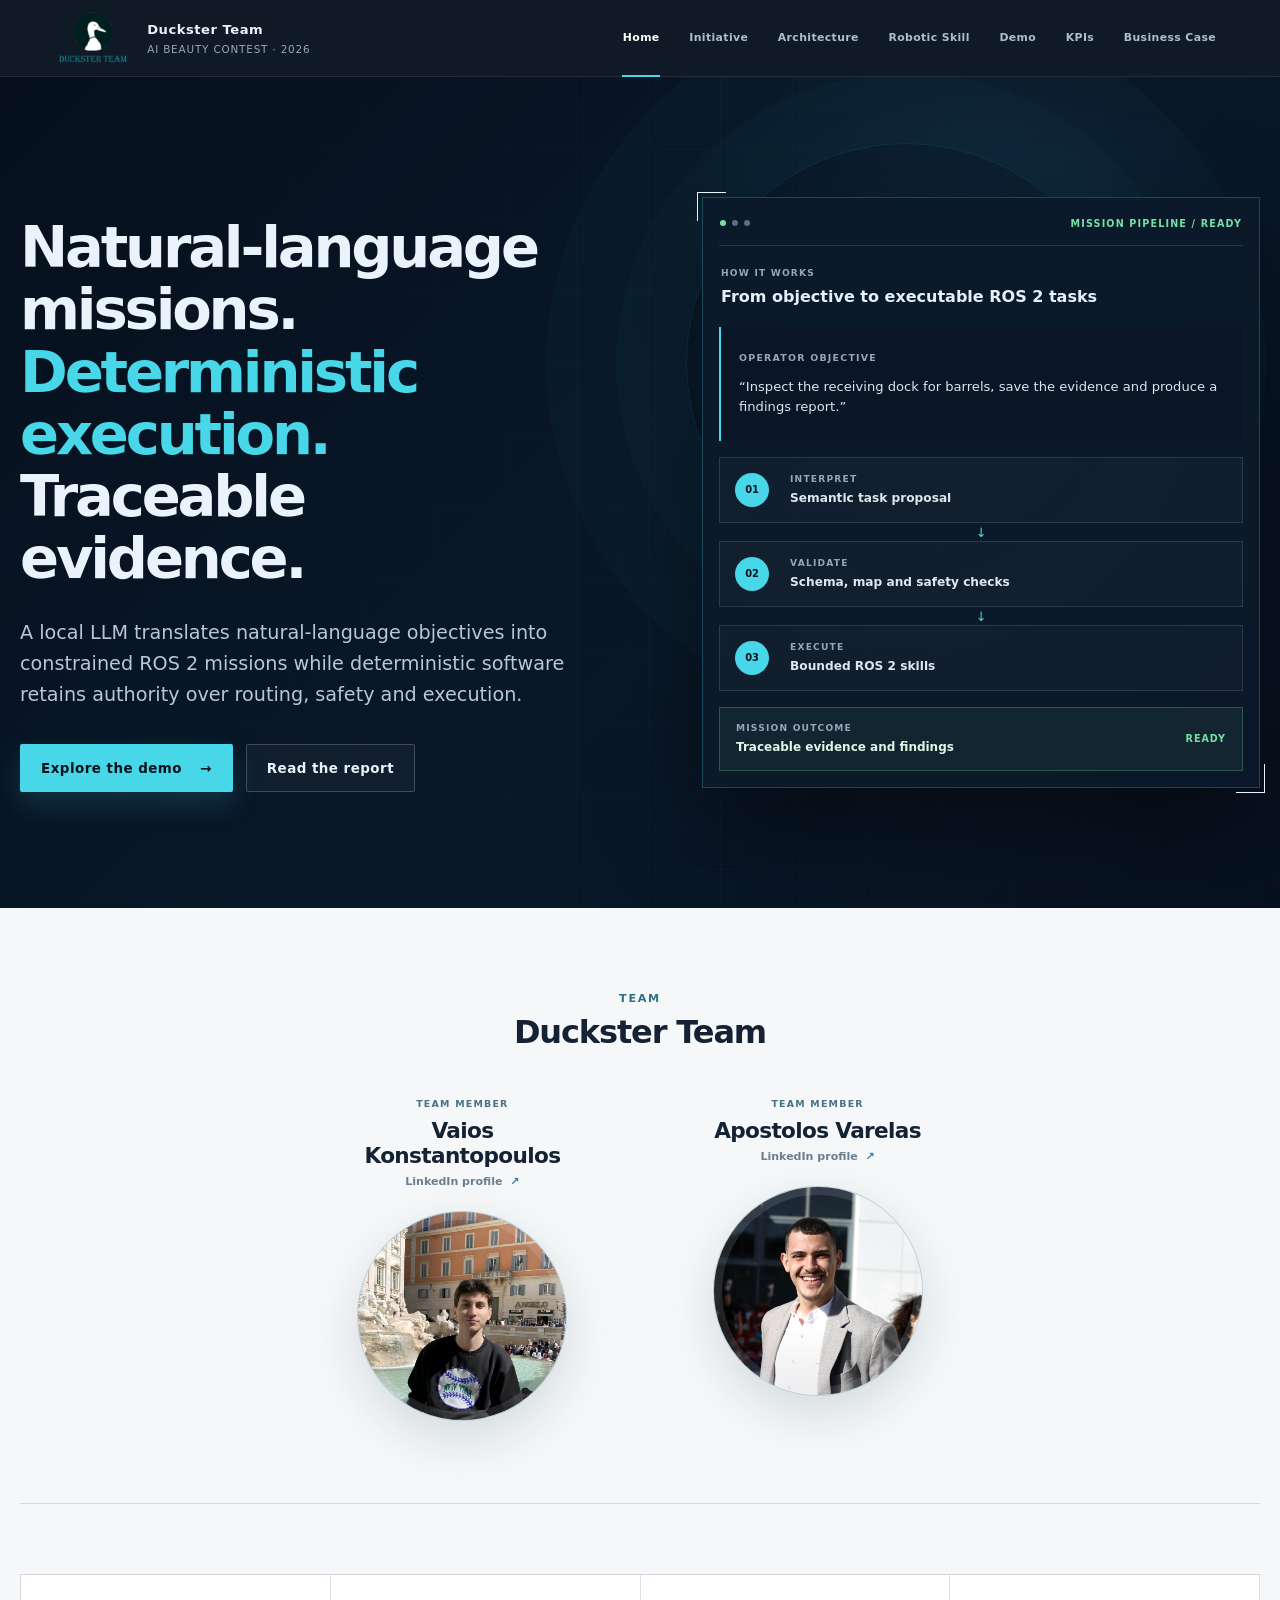
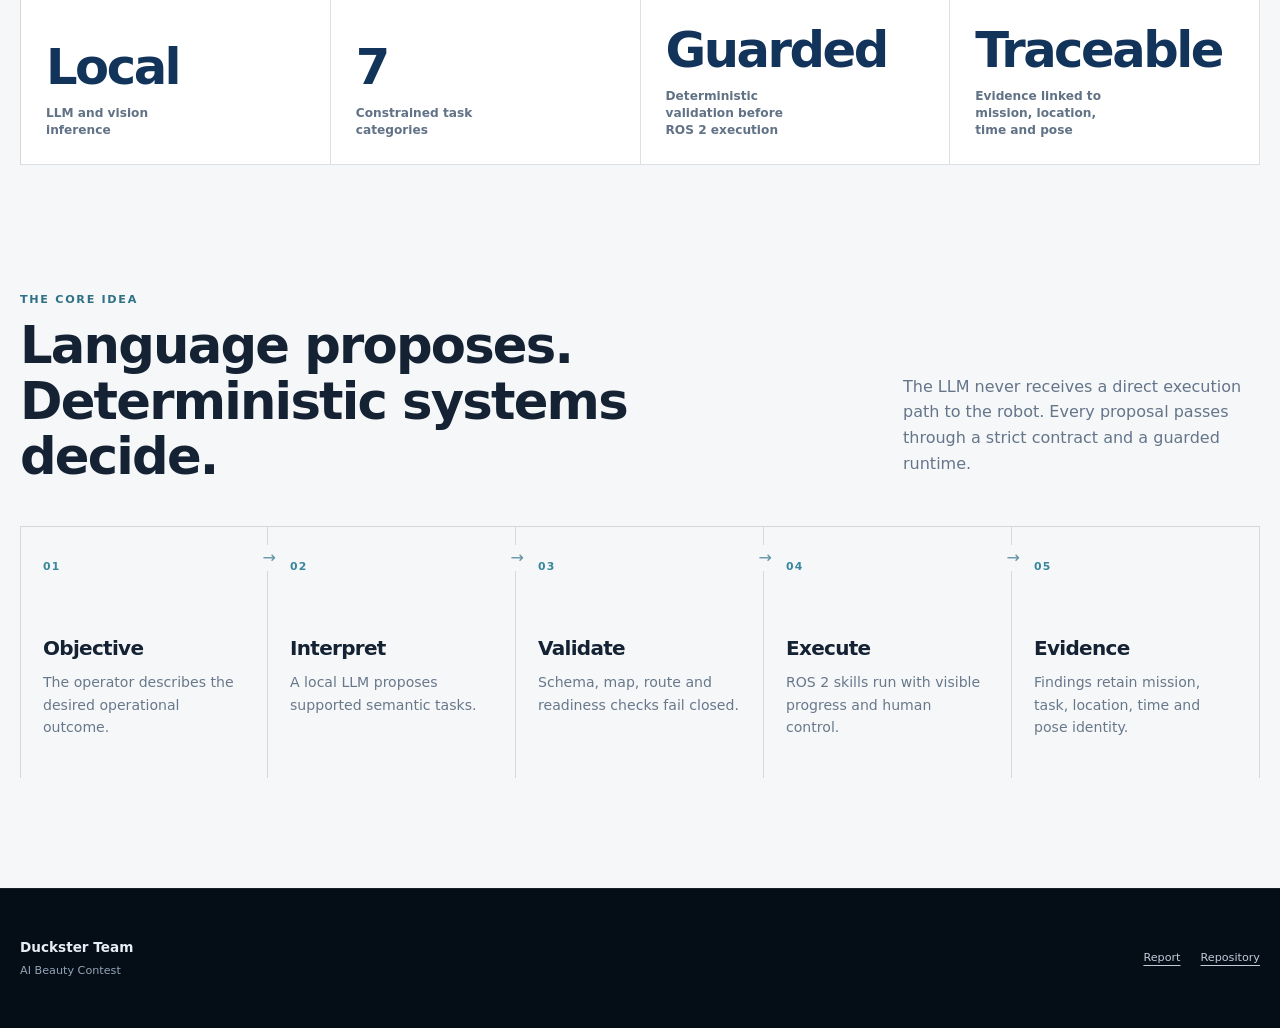
==== index.html @ e1055801 "initial commit" ====
<!doctype html>
<html lang="en">
<head>
  <meta charset="utf-8">
  <meta name="viewport" content="width=device-width, initial-scale=1">
  <meta name="description" content="LLM-driven mission control for guarded ROS 2 robotic inspection.">
  <meta name="theme-color" content="#07111f">
  <title>LLM-Driven Mission Control | AI Beauty Contest 2026</title>
  <link rel="stylesheet" href="styles.css">
  <script src="site-config.js" defer></script>
  <script src="app.js" defer></script>
</head>
<body>
  <a class="skip-link" href="#main-content">Skip to content</a>

  <header class="site-header">
    <a class="brand" href="#home" data-tab-target="home" aria-label="Go to home">
      <span class="brand-mark" aria-hidden="true"><img src="assets/team/duckster-team-icon.png" alt=""></span>
      <span>
        <strong data-team-name>Duckster Team</strong>
        <small>AI Beauty Contest · 2026</small>
      </span>
    </a>

    <button class="nav-toggle" type="button" aria-expanded="false" aria-controls="primary-nav">
      <span></span><span></span><span></span>
      <span class="sr-only">Toggle navigation</span>
    </button>

    <nav id="primary-nav" class="primary-nav" aria-label="Evaluation criteria">
      <div class="tab-list" role="tablist" aria-label="Project sections">
        <button class="nav-tab is-active" id="tab-home" role="tab" aria-selected="true" aria-controls="panel-home" data-tab="home">Home</button>
        <button class="nav-tab" id="tab-initiative" role="tab" aria-selected="false" aria-controls="panel-initiative" data-tab="initiative">Initiative</button>
        <button class="nav-tab" id="tab-architecture" role="tab" aria-selected="false" aria-controls="panel-architecture" data-tab="architecture">Architecture</button>
        <button class="nav-tab" id="tab-skill" role="tab" aria-selected="false" aria-controls="panel-skill" data-tab="skill">Robotic Skill</button>
        <button class="nav-tab" id="tab-demo" role="tab" aria-selected="false" aria-controls="panel-demo" data-tab="demo">Demo</button>
        <button class="nav-tab" id="tab-kpis" role="tab" aria-selected="false" aria-controls="panel-kpis" data-tab="kpis">KPIs</button>
        <button class="nav-tab" id="tab-business" role="tab" aria-selected="false" aria-controls="panel-business" data-tab="business">Business Case</button>
      </div>
    </nav>
  </header>

  <main id="main-content">
    <section id="panel-home" class="page-panel is-active" role="tabpanel" aria-labelledby="tab-home" data-panel="home">
      <div class="hero">
        <div class="hero-grid" aria-hidden="true"></div>
        <div class="hero-glow" aria-hidden="true"></div>
        <div class="hero-copy">
          <h1>Natural&#8209;language<br>missions.<br><span>Deterministic<br>execution.</span><br>Traceable<br>evidence.</h1>
          <p class="hero-lead">A local LLM translates natural-language objectives into constrained ROS 2 missions while deterministic software retains authority over routing, safety and execution.</p>
          <div class="hero-actions">
            <button class="button button-primary" type="button" data-tab-target="demo">Explore the demo <span aria-hidden="true">→</span></button>
            <a class="button button-secondary" data-report-link href="assets/report/AI_Beauty_Contests_v2.pdf" target="_blank" rel="noopener">Read the report</a>
          </div>
        </div>

        <div class="hero-visual" aria-label="Natural-language mission transformation overview">
          <div class="visual-frame mission-frame">
            <div class="visual-toolbar">
              <span></span><span></span><span></span>
              <small>MISSION PIPELINE / READY</small>
            </div>
            <div class="mission-frame-title">
              <small>HOW IT WORKS</small>
              <strong>From objective to executable ROS 2 tasks</strong>
            </div>
            <div class="command-card">
              <small>OPERATOR OBJECTIVE</small>
              <p>“Inspect the receiving dock for barrels, save the evidence and produce a findings report.”</p>
            </div>
            <div class="hero-pipeline" aria-label="Mission pipeline stages">
              <article class="pipeline-step">
                <span>01</span>
                <div><small>INTERPRET</small><strong>Semantic task proposal</strong></div>
              </article>
              <span class="pipeline-connector" aria-hidden="true">↓</span>
              <article class="pipeline-step">
                <span>02</span>
                <div><small>VALIDATE</small><strong>Schema, map and safety checks</strong></div>
              </article>
              <span class="pipeline-connector" aria-hidden="true">↓</span>
              <article class="pipeline-step">
                <span>03</span>
                <div><small>EXECUTE</small><strong>Bounded ROS 2 skills</strong></div>
              </article>
            </div>
            <div class="mission-output">
              <div><small>MISSION OUTCOME</small><strong>Traceable evidence and findings</strong></div>
              <b>READY</b>
            </div>
          </div>
        </div>
      </div>

      <div class="content-shell home-content">
        <section class="team-strip" aria-labelledby="team-heading">
          <div>
            <span class="section-index">TEAM</span>
            <h2 id="team-heading" data-team-name>Duckster Team</h2>
          </div>
          <div class="member-list" data-team-members>
            <a class="member-card" href="https://www.linkedin.com/in/vaios-kn/" target="_blank" rel="noopener noreferrer">
              <span class="member-photo"><img src="assets/team/vaios-headshot.jpg" alt="Portrait of Vaios Konstantopoulos"></span>
              <span class="member-details"><small>Team member</small><strong>Vaios Konstantopoulos</strong><span>LinkedIn profile <i aria-hidden="true">↗</i></span></span>
            </a>
            <a class="member-card" href="https://www.linkedin.com/in/apostolos-varelas-85a357227/" target="_blank" rel="noopener noreferrer">
              <span class="member-photo"><img src="assets/team/apostolos-headshot.jpg" alt="Portrait of Apostolos Varelas"></span>
              <span class="member-details"><small>Team member</small><strong>Apostolos Varelas</strong><span>LinkedIn profile <i aria-hidden="true">↗</i></span></span>
            </a>
          </div>
        </section>

        <section class="metric-grid" aria-label="Project highlights">
          <article class="metric-card"><strong>Local</strong><span>LLM and vision inference</span></article>
          <article class="metric-card"><strong>7</strong><span>Constrained task categories</span></article>
          <article class="metric-card"><strong>Guarded</strong><span>Deterministic validation before ROS 2 execution</span></article>
          <article class="metric-card"><strong>Traceable</strong><span>Evidence linked to mission, location, time and pose</span></article>
        </section>

        <section class="flow-section">
          <div class="section-heading">
            <div><span class="section-index">THE CORE IDEA</span><h2>Language proposes. Deterministic systems decide.</h2></div>
            <p>The LLM never receives a direct execution path to the robot. Every proposal passes through a strict contract and a guarded runtime.</p>
          </div>
          <div class="process-flow">
            <article><span>01</span><h3>Objective</h3><p>The operator describes the desired operational outcome.</p></article>
            <article><span>02</span><h3>Interpret</h3><p>A local LLM proposes supported semantic tasks.</p></article>
            <article><span>03</span><h3>Validate</h3><p>Schema, map, route and readiness checks fail closed.</p></article>
            <article><span>04</span><h3>Execute</h3><p>ROS 2 skills run with visible progress and human control.</p></article>
            <article><span>05</span><h3>Evidence</h3><p>Findings retain mission, task, location, time and pose identity.</p></article>
          </div>
        </section>
      </div>
    </section>

    <section id="panel-initiative" class="page-panel" role="tabpanel" aria-labelledby="tab-initiative" data-panel="initiative" hidden>
      <div class="page-hero">
        <div><span class="criterion-weight">Criterion 01 · 15%</span><h1>Initiative Description<br>and Value</h1></div>
        <p>Make recurring warehouse inspections easier to request, supervise and document—without granting a language model physical control authority.</p>
      </div>
      <div class="content-shell section-stack">
        <section class="split-feature">
          <div class="feature-image image-warehouse"><img src="assets/bologna-interporto.webp" alt="Satellite view of the Bologna Interporto logistics complex"><span>Target environment · Logistics operations</span></div>
          <div class="feature-copy"><span class="section-index">THE PROBLEM</span><h2>Operational knowledge and robotic control speak different languages.</h2><p>Warehouse teams understand what must be inspected. Executing that objective typically requires ROS 2 expertise, semantic maps, navigation interfaces, sensor configuration and robot-specific commands.</p><blockquote>Enable a non-robotics operator to request, supervise and document a bounded inspection while deterministic software retains execution authority.</blockquote></div>
        </section>

        <section>
          <div class="section-heading"><div><span class="section-index">TARGET CUSTOMER</span><h2>A focused workflow for warehouse inspection</h2></div><p>The initial customer is a warehouse or logistics operator with recurring visual inspections, defined operational areas and an automation team or integration partner.</p></div>
          <div class="method-table" role="table" aria-label="Target stakeholders and operational needs">
            <div role="row"><strong role="columnheader">Stakeholder</strong><strong role="columnheader">Operational need</strong><strong role="columnheader">Application response</strong></div>
            <div role="row"><span role="cell">Operations, maintenance or safety operator</span><span role="cell">Request and supervise an inspection without constructing ROS 2 commands.</span><span role="cell">Natural-language missions, visible progress, camera and LiDAR views, and independent human controls.</span></div>
            <div role="row"><span role="cell">Warehouse or facility manager</span><span role="cell">Obtain repeatable coverage and evidence associated with a known mission, location and time.</span><span role="cell">Configured viewpoints, validated tasks, deployment history and evidence-based findings.</span></div>
            <div role="row"><span role="cell">Automation or robotics lead</span><span role="cell">Introduce flexible missions without allowing generative output to bypass execution constraints.</span><span role="cell">A strict task schema, deterministic routing, bounded execution and explicit readiness checks.</span></div>
            <div role="row"><span role="cell">Robotics systems integrator</span><span role="cell">Adapt the workflow to another site without rebuilding the complete mission-control application.</span><span role="cell">Configuration-driven semantic maps, inspection viewpoints, targets and launch parameters.</span></div>
          </div>
        </section>

        <section>
          <div class="section-heading"><div><span class="section-index">VALUE</span><h2>One observable workflow</h2></div><p>From a natural-language objective to a documented result, with independent human authority at every stage.</p></div>
          <div class="card-grid four-up">
            <article class="info-card"><span class="card-number">01</span><h3>Accessible</h3><p>Operators request supported missions without constructing ROS 2 command sequences.</p></article>
            <article class="info-card"><span class="card-number">02</span><h3>Repeatable</h3><p>Configured routes, viewpoints and task contracts replace informal inspection sequences.</p></article>
            <article class="info-card"><span class="card-number">03</span><h3>Interruptible</h3><p>Stop, cancellation, manual takeover and recovery remain independent of inference.</p></article>
            <article class="info-card"><span class="card-number">04</span><h3>Traceable</h3><p>Evidence remains bound to its mission, robot, task, location, viewpoint, time and pose.</p></article>
          </div>
        </section>

        <section>
          <div class="section-heading"><div><span class="section-index">VALUE MEASUREMENT</span><h2>Benefits framed as testable hypotheses</h2></div><p>The simulation demonstrates the workflow. Customer value will be claimed only after comparison with the existing inspection process.</p></div>
          <div class="method-table" role="table" aria-label="Value hypotheses and evaluation measures">
            <div role="row"><strong role="columnheader">Value hypothesis</strong><strong role="columnheader">How it will be measured</strong><strong role="columnheader">Required comparison</strong></div>
            <div role="row"><span role="cell">Easier mission creation</span><span role="cell">Time and operator actions required to submit and obtain an accepted mission.</span><span role="cell">Natural-language workflow versus the current engineering-led procedure.</span></div>
            <div role="row"><span role="cell">Reliable execution</span><span role="cell">Mission completion rate with raw attempt counts and bounded failure reasons.</span><span role="cell">Repeated predefined missions under documented conditions.</span></div>
            <div role="row"><span role="cell">Reduced supervision burden</span><span role="cell">Human intervention count, rate and intervention type.</span><span role="cell">Routine interventions separated from deliberate safety tests.</span></div>
            <div role="row"><span role="cell">Reliable visible findings</span><span role="cell">False-positive and false-negative rates for each qualified target.</span><span role="cell">Model output versus labelled ground truth.</span></div>
            <div role="row"><span role="cell">Faster documentation</span><span role="cell">Elapsed time from mission completion to an available findings report.</span><span role="cell">Automated evidence workflow versus the current reporting process.</span></div>
          </div>
        </section>

        <section>
          <div class="section-heading"><div><span class="section-index">SCALABILITY</span><h2>Reuse the mission core; configure the deployment</h2></div><p>New sites still require mapping, inspection design and safety validation, but they do not require a new mission-control application.</p></div>
          <div class="contract-columns">
            <article><span class="section-index">REUSABLE PLATFORM</span><h3>Shared across deployments</h3><ul class="check-list"><li>Constrained LLM interface and task schema</li><li>Mission lifecycle and task compiler</li><li>Routing, validation and human-control paths</li><li>Operator interface and ROS 2 integration</li><li>Evidence identity and reporting workflow</li></ul></article>
            <article><span class="section-index">SITE CONFIGURATION</span><h3>Adapted for each operation</h3><ul class="check-list"><li>Semantic areas and traversable regions</li><li>Patrol seeds and inspection viewpoints</li><li>Authorized recognition targets and presets</li><li>Scene assets and terrain information</li><li>Robot, sensor and locomotion parameters</li></ul></article>
          </div>
        </section>

        <section class="boundary-callout"><div><span class="section-index">EVIDENCE BOUNDARY</span><h2>An integrated simulation prototype—not a physical safety claim.</h2></div><p>The repository demonstrates controlled LLM-to-ROS 2 execution in MuJoCo. Physical deployment still requires robot integration, localization, sensor calibration, hardware emergency-stop integration, cybersecurity and site-specific validation.</p></section>
      </div>
    </section>

    <section id="panel-architecture" class="page-panel" role="tabpanel" aria-labelledby="tab-architecture" data-panel="architecture" hidden>
      <div class="page-hero">
        <div><span class="criterion-weight">Criterion 02 · 20%</span><h1>Solution<br>Architecture</h1></div>
        <p>Semantic interpretation is deliberately separated from physical execution. The LLM proposes what; deterministic components decide whether and how.</p>
      </div>
      <div class="content-shell section-stack">
        <section class="architecture-board" aria-labelledby="architecture-heading">
          <div class="board-header"><span class="live-pill"><i></i> Authority path</span><h2 id="architecture-heading">From operator intent to guarded ROS 2 execution</h2></div>
          <div class="architecture-flow">
            <article><small>01 · HUMAN AUTHORITY</small><h3>Operator & Browser</h3><p>Mission request, supervision, evidence, Stop and manual control</p></article>
            <span class="flow-arrow">↓</span>
            <article><small>02 · PRESENTATION</small><h3>HTTP / WebSocket Gateway</h3><p>Browser API, runtime identity and live-state distribution</p></article>
            <span class="flow-arrow">↓</span>
            <article class="llm-layer"><small>03 · SEMANTIC PROPOSAL ONLY</small><h3>Intent Interpretation</h3><p>Qwen3-4B through llama.cpp with deterministic fallback</p></article>
            <span class="flow-arrow">↓</span>
            <article><small>04 · VALIDATION</small><h3>Schema & Deterministic Planner</h3><p>Task validation, semantic resolution and mission revision checks</p></article>
            <span class="flow-arrow">↓</span>
            <article><small>05 · ORCHESTRATION</small><h3>Mission Executive</h3><p>Finite task compilation, queue lifecycle and progress monitoring</p></article>
            <span class="flow-arrow">↓</span>
            <article><small>06 · PHYSICAL AUTHORITY</small><h3>Routing & Safety Layer</h3><p>Route validation, clearance, bounded retry and cancellation</p></article>
            <span class="flow-arrow">↓</span>
            <article><small>07 · EXECUTION</small><h3>ROS 2 Skills & MuJoCo Runtime</h3><p>Navigation, perception, odometry, camera, LiDAR and status</p></article>
          </div>
          <div class="support-layers">
            <article><small>HUMAN AUTHORITY</small><h3>Independent Control Paths</h3><p>Stop, cancellation, manual takeover and recovery do not wait for the LLM.</p></article>
            <article><small>OUTCOMES</small><h3>Perception & Evidence</h3><p>Visual analysis, provenance, qualification and PDF reporting.</p></article>
          </div>
        </section>

        <section>
          <div class="section-heading"><div><span class="section-index">COMPONENT RESPONSIBILITIES</span><h2>Every authority boundary maps to implementation</h2></div><p>The architecture separates presentation, interpretation, validation, execution and evidence so each concern can be tested independently.</p></div>
          <div class="method-table" role="table" aria-label="Architecture component responsibilities and implementation traceability">
            <div role="row"><strong role="columnheader">Layer</strong><strong role="columnheader">Responsibility</strong><strong role="columnheader">Principal implementation</strong></div>
            <div role="row"><span role="cell">Presentation and gateway</span><span role="cell">Accept operator requests; present mission state, sensors, evidence and human controls.</span><span role="cell"><code>web/app.py</code><br><code>web_gateway_node.py</code></span></div>
            <div role="row"><span role="cell">Intent interpretation</span><span role="cell">Convert natural language into a supported semantic mission proposal.</span><span role="cell"><code>llm_planner.py</code><br><code>intent.py</code></span></div>
            <div role="row"><span role="cell">Schema and mission model</span><span role="cell">Restrict task types and fields, validate values and apply revision-checked mission changes.</span><span role="cell"><code>schema.py</code><br><code>mission.py</code></span></div>
            <div role="row"><span role="cell">Executive and skill compiler</span><span role="cell">Compile accepted tasks into finite steps, manage lifecycle and record outcomes.</span><span role="cell"><code>task_execution.py</code><br><code>executive_node.py</code></span></div>
            <div role="row"><span role="cell">Routing and safety</span><span role="cell">Resolve valid routes and reject stale, blocked or unsupported goals before execution.</span><span role="cell"><code>planner.py</code><br><code>navigation_safety.py</code></span></div>
            <div role="row"><span role="cell">Perception and evidence</span><span role="cell">Process authorized visual requests and preserve qualification and report provenance.</span><span role="cell"><code>perception_worker_node.py</code><br><code>reporting.py</code></span></div>
            <div role="row"><span role="cell">Robot runtime</span><span role="cell">Simulate motion and publish navigation status, odometry, camera and LiDAR data.</span><span role="cell"><code>simulator_node.py</code><br><code>camera_pipeline.py</code></span></div>
          </div>
        </section>

        <section>
          <div class="section-heading"><div><span class="section-index">MISSION PROCESSING</span><h2>Seven constrained transformations</h2></div><p>The language model participates in interpretation only. Every transition toward execution is governed by deterministic application code.</p></div>
          <ol class="execution-steps">
            <li><span>01</span><h3>Bind context</h3><p>Attach the request to the active runtime, location and mission revision.</p></li>
            <li><span>02</span><h3>Interpret</h3><p>Qwen3-4B or the deterministic fallback proposes supported semantic work.</p></li>
            <li><span>03</span><h3>Validate</h3><p>Reject unknown fields, invalid values, unsupported tasks and unresolved locations.</p></li>
            <li><span>04</span><h3>Check revision</h3><p>Prevent a delayed planning response from overwriting a newer operator instruction.</p></li>
            <li><span>05</span><h3>Compile</h3><p>Convert accepted tasks into finite navigation, capture, inspection or reporting steps.</p></li>
            <li><span>06</span><h3>Execute</h3><p>Validate physical goals and publish only bounded commands through ROS 2.</p></li>
            <li><span>07</span><h3>Attribute</h3><p>Update progress and bind accepted evidence to the active task, viewpoint, time and pose.</p></li>
          </ol>
        </section>

        <section>
          <div class="section-heading"><div><span class="section-index">ROS 2 INTERFACES</span><h2>Explicit contracts across the mission path</h2></div><p>Application state uses bounded structured messages; physical goals and sensors use standard ROS 2 message types.</p></div>
          <div class="method-table" role="table" aria-label="Principal ROS 2 interfaces">
            <div role="row"><strong role="columnheader">Interface</strong><strong role="columnheader">Type</strong><strong role="columnheader">Purpose</strong></div>
            <div role="row"><span role="cell"><code>/go2/demo/command</code></span><span role="cell"><code>std_msgs/String</code></span><span role="cell">Transfer the operator request from the gateway to the mission executive.</span></div>
            <div role="row"><span role="cell"><code>/go2/demo/state</code></span><span role="cell"><code>std_msgs/String</code></span><span role="cell">Publish authoritative mission and task state.</span></div>
            <div role="row"><span role="cell"><code>/go2/nav/goal</code><br><code>/go2/nav/status</code></span><span role="cell"><code>PoseStamped</code><br><code>String</code></span><span role="cell">Transfer validated navigation goals and return bounded navigation status.</span></div>
            <div role="row"><span role="cell"><code>/go2/demo/perception/request</code><br><code>/go2/demo/perception/result</code></span><span role="cell"><code>std_msgs/String</code></span><span role="cell">Exchange authorized and identity-checked perception work and results.</span></div>
            <div role="row"><span role="cell"><code>/go2/odom</code><br><code>/go2/front_camera/image_raw</code><br><code>/go2/lidar/points</code></span><span role="cell"><code>Odometry</code><br><code>Image</code><br><code>PointCloud2</code></span><span role="cell">Provide robot pose, visual observations and simulated range measurements.</span></div>
            <div role="row"><span role="cell"><code>/go2/demo/stop</code><br><code>/go2/nav/cancel</code><br><code>/go2/recover_upright</code></span><span role="cell"><code>Trigger</code> services</span><span role="cell">Provide stopping, navigation cancellation and recovery independently of inference.</span></div>
            <div role="row"><span role="cell"><code>/go2/demo/manual_override</code><br><code>/go2/manual/cmd_vel</code></span><span role="cell"><code>SetBool</code><br><code>Twist</code></span><span role="cell">Transfer and release bounded manual-control authority.</span></div>
          </div>
        </section>

        <section>
          <div class="section-heading"><div><span class="section-index">FAIL-CLOSED DESIGN</span><h2>Representative safeguards</h2></div><p>Unsupported or stale work stops before a physical goal is issued.</p></div>
          <div class="safety-grid">
            <article><h3>Invalid model output</h3><p>Unknown tasks, fields and out-of-range values are rejected.</p></article>
            <article><h3>Unknown location</h3><p>Semantic references must resolve exactly against the active map.</p></article>
            <article><h3>Blocked route</h3><p>Goals require traversability and sufficient configured clearance.</p></article>
            <article><h3>Stale identity</h3><p>Mission revision and runtime generation prevent delayed work from leaking forward.</p></article>
            <article><h3>Operator intervention</h3><p>Independent controls cancel or hold active motion without LLM participation.</p></article>
            <article><h3>Missing model or sensor</h3><p>Readiness, freshness and timeout checks keep dependent functionality unavailable.</p></article>
          </div>
        </section>
      </div>
    </section>

    <section id="panel-skill" class="page-panel" role="tabpanel" aria-labelledby="tab-skill" data-panel="skill" hidden>
      <div class="page-hero">
        <div><span class="criterion-weight">Criterion 03 · 20%</span><h1>Documented and<br>Working Robotic Skill</h1></div>
        <p><code>inspect_room</code> is a bounded composite skill for semantic navigation, visual observation and traceable evidence collection.</p>
      </div>
      <div class="content-shell section-stack">
        <section class="skill-contract">
          <div class="contract-intro"><span class="section-index">SKILL CONTRACT</span><h2>Inspect a configured semantic area</h2><p>Navigate through mandatory inspection viewpoints, collect authorized visual observations and retain evidence without allowing the LLM to generate coordinates or control commands.</p></div>
          <pre class="code-card" aria-label="Representative inspect room task"><span>{</span>
  <b>"kind"</b>: <em>"inspect_room"</em>,
  <b>"room_id"</b>: <em>"receiving_dock"</em>,
  <b>"queries"</b>: [<em>"barrel"</em>],
  <b>"capture_interval_s"</b>: <span>1.0</span>,
  <b>"max_frames"</b>: <span>12</span>,
  <b>"save_images"</b>: <span>true</span>
<span>}</span></pre>
        </section>

        <section>
          <div class="section-heading"><div><span class="section-index">INPUT CONTRACT</span><h2>A narrow, validated task surface</h2></div><p>The LLM can propose semantic fields only. Coordinates, inspection geometry, ROS 2 interfaces and export paths remain outside the model schema.</p></div>
          <div class="method-table" role="table" aria-label="Inspect room input contract">
            <div role="row"><strong role="columnheader">Field</strong><strong role="columnheader">Type</strong><strong role="columnheader">Constraint</strong></div>
            <div role="row"><span role="cell"><code>kind</code></span><span role="cell">Constant</span><span role="cell">Must be <code>inspect_room</code>.</span></div>
            <div role="row"><span role="cell"><code>room_id</code></span><span role="cell">String</span><span role="cell">Must resolve to exactly one room in the active semantic map.</span></div>
            <div role="row"><span role="cell"><code>queries</code></span><span role="cell">List of strings</span><span role="cell">Optional authorized visual targets; at most 32 queries and 160 characters per query.</span></div>
            <div role="row"><span role="cell"><code>capture_interval_s</code></span><span role="cell">Number</span><span role="cell">Between 0.2 and 60 seconds; default 1 second.</span></div>
            <div role="row"><span role="cell"><code>max_frames</code></span><span role="cell">Integer</span><span role="cell">Between 1 and 256; cannot remove mandatory viewpoint coverage.</span></div>
            <div role="row"><span role="cell"><code>save_images</code></span><span role="cell">Boolean</span><span role="cell">Defaults to false; persistent saving also requires a valid configured destination.</span></div>
          </div>
        </section>

        <section>
          <div class="section-heading"><div><span class="section-index">FINITE EXECUTION</span><h2>Seven guarded stages</h2></div><p>Cancellation can pre-empt navigation and perception without waiting for language-model inference.</p></div>
          <ol class="execution-steps">
            <li><span>01</span><div><h3>Validate</h3><p>Reject unsupported fields, values and semantic references.</p></div></li>
            <li><span>02</span><div><h3>Resolve</h3><p>Load configured inspection viewpoints from the semantic map.</p></div></li>
            <li><span>03</span><div><h3>Plan</h3><p>Compile complete spatial coverage and collision-aware routes.</p></div></li>
            <li><span>04</span><div><h3>Navigate</h3><p>Publish validated goals and monitor status, obstruction and timeout.</p></div></li>
            <li><span>05</span><div><h3>Capture</h3><p>Request identity-bound perception at the required pose and heading.</p></div></li>
            <li><span>06</span><div><h3>Verify</h3><p>Accept observations only when every provenance field matches.</p></div></li>
            <li><span>07</span><div><h3>Finalize</h3><p>Complete every viewpoint, clear active state and publish the result.</p></div></li>
          </ol>
        </section>

        <section class="contract-columns">
          <article><span class="section-index">PRECONDITIONS</span><ul class="check-list"><li>Active runtime and validated semantic map</li><li>Unambiguous room with usable viewpoints</li><li>Fresh odometry from the active runtime</li><li>Traversable routes to mandatory viewpoints</li><li>Ready camera and perception channels</li><li>No manual-control or recovery path owns the robot</li></ul></article>
          <article><span class="section-index">POSTCONDITIONS</span><ul class="check-list"><li>Success means every mandatory viewpoint was processed</li><li>Evidence retains only its actual provenance</li><li>Active goals and temporary execution state are cleared</li><li>Failure stops further capture and records a bounded reason</li><li>Cancelled or partial evidence remains explicitly incomplete</li><li>Pending perception work is cancelled or quarantined</li></ul></article>
        </section>

        <section>
          <div class="section-heading"><div><span class="section-index">SAFETY CONSTRAINTS</span><h2>What the skill is never allowed to bypass</h2></div><p>These are software constraints for the simulation and do not replace physical emergency-stop or certified functional-safety systems.</p></div>
          <div class="safety-grid">
            <article><h3>Constrained model authority</h3><p>The LLM cannot generate actuator commands, executable code, inspection geometry or ROS 2 interfaces.</p></article>
            <article><h3>Semantic and route validity</h3><p>Unknown rooms, blocked goals and disconnected routes are rejected rather than approximated.</p></article>
            <article><h3>Complete bounded coverage</h3><p>Frame preferences cannot remove required viewpoints; queues, retries and timeouts remain finite.</p></article>
            <article><h3>Runtime and evidence identity</h3><p>Stale observations from another runtime, mission, task or viewpoint are rejected or quarantined.</p></article>
            <article><h3>Independent human authority</h3><p>Stop, cancellation, manual takeover and recovery can pre-empt the skill without consulting the LLM.</p></article>
            <article><h3>Qualified and explicit outcomes</h3><p>Unqualified observations remain inconclusive, while permanent images and reports require explicit authorization.</p></article>
          </div>
        </section>

        <section>
          <div class="section-heading"><div><span class="section-index">IMPLEMENTATION & VERIFICATION</span><h2>From contract to automated evidence</h2></div><p>The documented behavior is traceable to production modules and focused tests rather than existing only as presentation text.</p></div>
          <div class="method-table" role="table" aria-label="Inspection skill implementation and automated verification">
            <div role="row"><strong role="columnheader">Concern</strong><strong role="columnheader">Production implementation</strong><strong role="columnheader">Automated evidence</strong></div>
            <div role="row"><span role="cell">Contract and mission state</span><span role="cell"><code>schema.py</code><br><code>mission.py</code></span><span role="cell"><code>test_schema_and_mission.py</code></span></div>
            <div role="row"><span role="cell">Viewpoint coverage and compilation</span><span role="cell"><code>task_execution.py</code><br><code>semantic_map.py</code></span><span role="cell"><code>test_task_execution.py</code></span></div>
            <div role="row"><span role="cell">Execution and goal cleanup</span><span role="cell"><code>executive_node.py</code></span><span role="cell"><code>test_navigation_stop_goal_cleanup.py</code></span></div>
            <div role="row"><span role="cell">Perception qualification</span><span role="cell"><code>perception_worker_node.py</code><br><code>perception_validation.py</code></span><span role="cell"><code>test_perception_validation.py</code><br><code>test_perception_verifier.py</code></span></div>
            <div role="row"><span role="cell">Evidence identity</span><span role="cell"><code>perception.py</code><br><code>web_gateway_node.py</code></span><span role="cell"><code>test_evidence_identity_quarantine.py</code></span></div>
            <div role="row"><span role="cell">Cancellation and human control</span><span role="cell"><code>executive_node.py</code><br><code>web_gateway_node.py</code></span><span role="cell"><code>test_runtime_stop.py</code><br><code>test_manual_control_gateway.py</code></span></div>
            <div role="row"><span role="cell">Evidence-based reporting</span><span role="cell"><code>reporting.py</code></span><span role="cell"><code>test_reporting.py</code><br><code>test_report_progress.py</code></span></div>
          </div>
        </section>

        <section class="boundary-callout"><div><span class="section-index">OUTCOME BOUNDARY</span><h2>Mission completion is not perception confirmation.</h2></div><p>A successful skill execution means the required navigation and capture procedure completed. An object is reported as confirmed, absent, candidate or inconclusive only according to the active perception qualification.</p></section>
      </div>
    </section>

    <section id="panel-demo" class="page-panel" role="tabpanel" aria-labelledby="tab-demo" data-panel="demo" hidden>
      <div class="page-hero">
        <div><span class="criterion-weight">Criterion 04 · 20%</span><h1>End-to-End<br>Demonstration</h1></div>
        <p>A natural-language inspection objective becomes a validated mission, guarded simulated execution, traceable evidence and an operator-authorized report.</p>
      </div>
      <div class="content-shell section-stack">
        <section class="demo-stage">
          <div class="video-shell">
            <video autoplay muted loop playsinline poster="assets/bologna-interporto.webp" aria-label="Repository-generated Go2 warehouse simulation preview">
              <source src="assets/patrol-go2-warehouse-v1.webm" type="video/webm">
            </video>
            <div class="video-badge"><span></span> Repository-generated simulation preview</div>
          </div>
          <div class="demo-copy"><span class="section-index">REPRESENTATIVE MISSION</span><h2>Receiving-dock inspection</h2><blockquote>“Inspect the receiving dock for barrels, save the evidence and produce a findings report.”</blockquote><p>The operator observes plan acceptance, route execution, camera evidence, mission progress and the terminal findings artifact from one browser workspace.</p><div class="demo-actions"><a class="button button-primary demo-link" data-demo-link href="#" aria-disabled="true">Full demo link pending</a><a class="button button-secondary" data-report-link href="assets/report/AI_Beauty_Contests_v2.pdf" target="_blank" rel="noopener">Supporting report</a></div></div>
        </section>

        <section>
          <div class="section-heading"><div><span class="section-index">WHAT TO OBSERVE</span><h2>One mission, end to end</h2></div><p>The demonstration separates mission completion from perception confidence and preserves human authority throughout.</p></div>
          <div class="demo-timeline">
            <article><span>00:00</span><h3>Natural-language request</h3><p>An operational objective is submitted through the browser.</p></article>
            <article><span>00:15</span><h3>Constrained plan</h3><p>The proposed tasks pass schema and semantic-map validation.</p></article>
            <article><span>00:35</span><h3>Guarded navigation</h3><p>The robot follows deterministic routes with visible progress.</p></article>
            <article><span>01:20</span><h3>Visual evidence</h3><p>Authorized targets are evaluated from configured viewpoints.</p></article>
            <article><span>02:00</span><h3>Findings report</h3><p>An explicitly requested PDF retains the evidence provenance.</p></article>
          </div>
        </section>

        <section class="launch-card"><div><span class="section-index">REPRODUCE</span><h2>Launch the complete mission portal</h2></div><pre><code>source /opt/ros/humble/setup.bash
source .venv/bin/activate
source install/setup.bash
ros2 launch go2_ai_demo mission_portal.launch.py \
  initial_location:=warehouse</code></pre><button class="copy-button" type="button" data-copy-command>Copy command</button></section>
      </div>
    </section>

    <section id="panel-kpis" class="page-panel" role="tabpanel" aria-labelledby="tab-kpis" data-panel="kpis" hidden>
      <div class="page-hero">
        <div><span class="criterion-weight">Criterion 05 · 15%</span><h1>KPIs and<br>Results</h1></div>
        <p>Results will be published with raw counts, documented conditions and an explicit simulation evidence boundary.</p>
      </div>
      <div class="content-shell section-stack">
        <div class="pending-banner"><span class="status-dot amber"></span><div><strong>Measurement campaign pending</strong><p>No KPI values are claimed until the repeatable evaluation suite and ground-truth review are complete.</p></div></div>
        <section class="kpi-grid" data-kpi-grid>
          <article><span>MISSION COMPLETION</span><strong data-kpi="missionCompletion">—</strong><small>successful missions / attempted missions</small></article>
          <article><span>HUMAN INTERVENTION</span><strong data-kpi="humanIntervention">—</strong><small>missions requiring intervention / attempts</small></article>
          <article><span>FALSE POSITIVE RATE</span><strong data-kpi="falsePositive">—</strong><small>false positives / ground-truth negatives</small></article>
          <article><span>FALSE NEGATIVE RATE</span><strong data-kpi="falseNegative">—</strong><small>false negatives / ground-truth positives</small></article>
        </section>

        <section>
          <div class="section-heading"><div><span class="section-index">EVALUATION PROTOCOL</span><h2>Results that can be audited</h2></div><p>Percentages alone are insufficient. Every published result will retain its denominator and test conditions.</p></div>
          <div class="method-table" role="table" aria-label="KPI evaluation protocol">
            <div role="row"><strong role="columnheader">Measure</strong><strong role="columnheader">Required evidence</strong><strong role="columnheader">Boundary</strong></div>
            <div role="row"><span role="cell">Mission completion</span><span role="cell">Predefined mission suite, success contract and failure reason</span><span role="cell">Simulation runtime</span></div>
            <div role="row"><span role="cell">Human intervention</span><span role="cell">Intervention count and type for every attempted mission</span><span role="cell">Manual test actions separated</span></div>
            <div role="row"><span role="cell">Visual classification</span><span role="cell">Labelled ground truth and confusion matrix by query</span><span role="cell">Qualified targets only</span></div>
            <div role="row"><span role="cell">Mission latency</span><span role="cell">Request, plan, execution and report timestamps</span><span role="cell">Documented hardware</span></div>
          </div>
        </section>
      </div>
    </section>

    <section id="panel-business" class="page-panel" role="tabpanel" aria-labelledby="tab-business" data-panel="business" hidden>
      <div class="page-hero">
        <div><span class="criterion-weight">Criterion 06 · 10%</span><h1>Business<br>Case</h1></div>
        <p>Begin with a measurable simulation-first engineering pilot, then progress to site onboarding and recurring software revenue when physical validation justifies it.</p>
      </div>
      <div class="content-shell section-stack">
        <section class="offer-hero">
          <div><span class="section-index">COMMERCIAL RECOMMENDATION</span><h2>A bounded warehouse-inspection pilot</h2><p>An eight-to-twelve-week engagement representing up to three inspection workflows, with configuration, validation, operator review and a physical-integration decision gate.</p></div>
          <div class="price-card"><small>PROPOSED PILOT</small><strong>€25,000</strong><span>Simulation-first · one site</span></div>
        </section>

        <section>
          <div class="section-heading"><div><span class="section-index">FIRST CUSTOMER & OFFER</span><h2>Start where the workflow is frequent and measurable</h2></div><p>The first customer is not buying unsupervised autonomy. It is buying a bounded engineering pilot that tests whether the workflow deserves physical integration.</p></div>
          <div class="contract-columns">
            <article><span class="section-index">CUSTOMER FIT</span><h3>A suitable first customer has</h3><ul class="check-list"><li>One warehouse with clearly defined inspection areas</li><li>Recurring, documentable inspection workflows</li><li>An operations or safety manager responsible for the process</li><li>An automation team or robotics integration partner</li><li>A measurable current process for comparison</li></ul></article>
            <article><span class="section-index">PILOT SCOPE</span><h3>What the engagement delivers</h3><ul class="check-list"><li>One site represented in simulation</li><li>Up to three inspection, patrol or monitoring missions</li><li>Semantic areas, viewpoints, targets and reporting rules</li><li>Natural-language mission and evidence demonstration</li><li>Agreed KPI protocol and two operator review sessions</li><li>A stop, repeat or physical-integration decision gate</li></ul></article>
          </div>
        </section>

        <section class="business-metrics">
          <article><small>ESTIMATED DELIVERY COST</small><strong>€18,400</strong><span>Including 15% contingency</span></article>
          <article><small>DIRECT CONTRIBUTION</small><strong>€6,600</strong><span>Per initial pilot</span></article>
          <article><small>CONTRIBUTION MARGIN</small><strong>26%</strong><span>Early-pilot assumption</span></article>
          <article><small>ANNUAL RECURRING PACKAGE</small><strong>€16,000</strong><span>Software and support</span></article>
        </section>

        <section>
          <div class="section-heading"><div><span class="section-index">COST BUILD-UP</span><h2>How the €18,400 estimate is constructed</h2></div><p>The planning model uses a fully loaded project labour rate of €50 per hour. Hardware purchase and physical integration are excluded.</p></div>
          <div class="method-table" role="table" aria-label="Estimated direct cost of one simulation-first pilot">
            <div role="row"><strong role="columnheader">Workstream</strong><strong role="columnheader">Planning assumption</strong><strong role="columnheader">Estimated cost</strong></div>
            <div role="row"><span role="cell">Workflow discovery and requirements</span><span role="cell">40 hours × €50</span><span role="cell">€2,000</span></div>
            <div role="row"><span role="cell">Site and mission configuration</span><span role="cell">100 hours × €50</span><span role="cell">€5,000</span></div>
            <div role="row"><span role="cell">Testing and KPI measurement</span><span role="cell">80 hours × €50</span><span role="cell">€4,000</span></div>
            <div role="row"><span role="cell">Documentation and operator training</span><span role="cell">24 hours × €50</span><span role="cell">€1,200</span></div>
            <div role="row"><span role="cell">Project management and support</span><span role="cell">36 hours × €50</span><span role="cell">€1,800</span></div>
            <div role="row"><span role="cell">Compute, travel and pilot materials</span><span role="cell">Planning allowance</span><span role="cell">€2,000</span></div>
            <div role="row"><span role="cell">Contingency</span><span role="cell">15% of €16,000 direct cost</span><span role="cell">€2,400</span></div>
            <div role="row"><span role="cell"><strong>Total estimated delivery cost</strong></span><span role="cell">280 labour hours plus allowances</span><span role="cell"><strong>€18,400</strong></span></div>
          </div>
        </section>

        <section class="business-path">
          <div class="section-heading"><div><span class="section-index">GROWTH PATH</span><h2>Evidence before expansion</h2></div><p>Commercial assumptions remain transparent until customer interviews, quotations and physical-site measurements replace them.</p></div>
          <div class="path-grid">
            <article><span>01</span><h3>Simulation pilot</h3><p>Represent and measure the customer’s bounded workflow.</p><strong>€25k</strong></article>
            <article><span>02</span><h3>Site onboarding</h3><p>Configure physical interfaces after technical validation.</p><strong>€8k</strong></article>
            <article><span>03</span><h3>Annual platform</h3><p>Licence the reusable mission-control software and support.</p><strong>€16k / year</strong></article>
          </div>
        </section>

        <section>
          <div class="section-heading"><div><span class="section-index">UNIT ECONOMICS</span><h2>Service revenue first; recurring revenue after validation</h2></div><p>Early pilots carry substantial engineering effort. Site onboarding and annual software revenue become relevant only after a successful technical decision gate.</p></div>
          <div class="method-table" role="table" aria-label="Initial pricing and direct-cost assumptions">
            <div role="row"><strong role="columnheader">Commercial item</strong><strong role="columnheader">Revenue and direct cost</strong><strong role="columnheader">Direct contribution</strong></div>
            <div role="row"><span role="cell">Simulation-first pilot</span><span role="cell">€25,000 revenue · €18,400 cost</span><span role="cell">€6,600</span></div>
            <div role="row"><span role="cell">Production-site onboarding</span><span role="cell">€8,000 revenue · €4,000 cost</span><span role="cell">€4,000</span></div>
            <div role="row"><span role="cell">Annual software licence</span><span role="cell">€12,000 revenue · €2,000 cost</span><span role="cell">€10,000</span></div>
            <div role="row"><span role="cell">Annual support package</span><span role="cell">€4,000 revenue · €3,000 cost</span><span role="cell">€1,000</span></div>
            <div role="row"><span role="cell"><strong>Annual recurring package</strong></span><span role="cell"><strong>€16,000 revenue · €5,000 cost</strong></span><span role="cell"><strong>€11,000</strong></span></div>
          </div>
        </section>

        <section>
          <div class="section-heading"><div><span class="section-index">FIRST-YEAR SCENARIOS</span><h2>Transparent consequences, not sales forecasts</h2></div><p>A conversion means one pilot customer also purchases onboarding plus one annual software and support package within the same year.</p></div>
          <div class="method-table" role="table" aria-label="Illustrative first-year revenue scenarios">
            <div role="row"><strong role="columnheader">Scenario</strong><strong role="columnheader">Commercial activity</strong><strong role="columnheader">Illustrative economics</strong></div>
            <div role="row"><span role="cell">Conservative</span><span role="cell">1 paid pilot · 0 production conversions</span><span role="cell">€25,000 revenue · €6,600 contribution · 26% margin · €0 year-end recurring revenue</span></div>
            <div role="row"><span role="cell">Base</span><span role="cell">3 paid pilots · 1 production conversion</span><span role="cell">€99,000 revenue · €34,800 contribution · 35% margin · €16,000 year-end recurring revenue</span></div>
            <div role="row"><span role="cell">Upside</span><span role="cell">6 paid pilots · 3 production conversions</span><span role="cell">€222,000 revenue · €84,600 contribution · 38% margin · €48,000 year-end recurring revenue</span></div>
          </div>
        </section>

        <section class="boundary-callout"><div><span class="section-index">ILLUSTRATIVE CUSTOMER VALUE</span><h2>€43,750 baseline → €5,875 net annual benefit</h2></div><p>Assume four 1.25-hour inspection rounds per day, 250 working days and labour at €35 per hour. A 50% reduction in active human time saves €21,875; after €16,000 annual software and support, €5,875 remains. Under these assumptions, the €8,000 onboarding fee pays back in approximately 16 months. Robot hardware and physical integration remain excluded.</p></section>

        <section>
          <div class="section-heading"><div><span class="section-index">SCALING LOGIC</span><h2>Standardize configuration before scaling sales</h2></div><p>The business becomes scalable only when later sites reuse the mission contracts, interface and onboarding process instead of becoming independent engineering projects.</p></div>
          <div class="contract-columns">
            <article><span class="section-index">SCALING MECHANISMS</span><ul class="check-list"><li>Configuration-driven maps and viewpoints</li><li>Reusable mission and skill contracts</li><li>Standard warehouse mission templates</li><li>Repeatable onboarding and acceptance procedures</li><li>Annual site licences and support packages</li><li>Delivery through integration partners</li></ul></article>
            <article><span class="section-index">WHAT THE PILOT MUST MEASURE</span><ul class="check-list"><li>Customer willingness to pay</li><li>Hours required for site configuration</li><li>Mission completion and intervention rates</li><li>Qualified perception performance</li><li>Operator time saved against baseline</li><li>Support effort after initial delivery</li></ul></article>
          </div>
        </section>

        <section>
          <div class="section-heading"><div><span class="section-index">RISKS & DECISION GATES</span><h2>Do not scale ahead of evidence</h2></div><p>Each material risk is paired with evidence and a concrete condition for proceeding.</p></div>
          <div class="method-table" role="table" aria-label="Business risks and decision gates">
            <div role="row"><strong role="columnheader">Risk</strong><strong role="columnheader">Evidence required</strong><strong role="columnheader">Decision gate</strong></div>
            <div role="row"><span role="cell">Insufficient customer need</span><span role="cell">Interviews and measurement of the current inspection workflow.</span><span role="cell">Do not start without a frequent and measurable problem.</span></div>
            <div role="row"><span role="cell">Low willingness to pay</span><span role="cell">A priced proposal reviewed by a qualified customer.</span><span role="cell">Proceed only with a paid or explicitly funded pilot.</span></div>
            <div role="row"><span role="cell">Excessive delivery effort</span><span role="cell">Actual mapping, configuration, testing and support hours.</span><span role="cell">Continue only if later sites reuse substantial prior work.</span></div>
            <div role="row"><span role="cell">Physical integration risk</span><span role="cell">Robot interface, localization, sensors and emergency-stop validation.</span><span role="cell">No production-readiness claim before physical acceptance testing.</span></div>
            <div role="row"><span role="cell">Unqualified perception</span><span role="cell">Customer-site ground truth and measured false-positive and false-negative results.</span><span role="cell">Keep findings advisory until each required class passes qualification.</span></div>
            <div role="row"><span role="cell">Licensing and security gaps</span><span role="cell">Review software, models, assets, data handling and deployment security.</span><span role="cell">Resolve material issues before external commercial deployment.</span></div>
          </div>
        </section>

        <section class="assumption-note"><strong>Evidence boundary</strong><p>These figures are planning assumptions, not customer quotations or validated forecasts. Robot hardware, physical integration, certification, insurance and maintenance are excluded.</p></section>
      </div>
    </section>
  </main>

  <footer class="site-footer">
    <div><strong data-team-name>Duckster Team</strong><span>AI Beauty Contest</span></div>
    <div><a data-report-link href="assets/report/AI_Beauty_Contests_v2.pdf" target="_blank" rel="noopener">Report</a><a data-repository-link href="https://github.com/ApostolosVarelas/AI_Beauty_Contest/tree/9f065b24f8082dedc1baf0bafb7968305b76584a" target="_blank" rel="noopener">Repository</a></div>
  </footer>
</body>
</html>
---- styles.css ----
:root {
  --ink: #eaf2fb;
  --ink-muted: #95a7ba;
  --ink-dark: #142234;
  --paper: #f5f7f8;
  --paper-soft: #edf1f3;
  --night: #07111f;
  --night-soft: #0b192a;
  --panel: #0d1d30;
  --line: rgba(149, 167, 186, 0.2);
  --line-dark: rgba(20, 34, 52, 0.14);
  --cyan: #47d7e8;
  --cyan-soft: #a8edf3;
  --green: #74e0a5;
  --amber: #f4bd63;
  --red: #ff7d78;
  --navy: #12345a;
  --max-width: 1240px;
  --header-height: 76px;
  --radius: 4px;
  --shadow: 0 24px 70px rgba(0, 0, 0, 0.18);
}

* {
  box-sizing: border-box;
}

html {
  min-width: 320px;
  scroll-behavior: smooth;
}

body {
  margin: 0;
  color: var(--ink-dark);
  background: var(--paper);
  font-family: Inter, ui-sans-serif, system-ui, -apple-system, BlinkMacSystemFont, "Segoe UI", sans-serif;
  font-size: 16px;
  line-height: 1.6;
  text-rendering: optimizeLegibility;
}

button,
a {
  -webkit-tap-highlight-color: transparent;
}

a {
  color: inherit;
}

button {
  font: inherit;
}

img,
video {
  display: block;
  max-width: 100%;
}

h1,
h2,
h3,
p,
blockquote {
  margin-top: 0;
}

h1,
h2,
h3 {
  line-height: 1.08;
  letter-spacing: -0.035em;
}

h1 {
  font-size: clamp(3rem, 7vw, 6.7rem);
}

h2 {
  font-size: clamp(2rem, 4vw, 3.8rem);
}

h3 {
  font-size: 1.25rem;
}

code,
pre {
  font-family: "SFMono-Regular", Consolas, "Liberation Mono", monospace;
}

.sr-only {
  position: absolute;
  width: 1px;
  height: 1px;
  padding: 0;
  margin: -1px;
  overflow: hidden;
  clip: rect(0, 0, 0, 0);
  white-space: nowrap;
  border: 0;
}

.skip-link {
  position: fixed;
  top: 8px;
  left: 8px;
  z-index: 200;
  padding: 10px 14px;
  color: var(--night);
  background: var(--cyan);
  transform: translateY(-160%);
  transition: transform 160ms ease;
}

.skip-link:focus {
  transform: translateY(0);
}

.site-header {
  position: sticky;
  top: 0;
  z-index: 100;
  min-height: var(--header-height);
  display: flex;
  align-items: center;
  gap: 26px;
  padding: 0 clamp(20px, 4vw, 64px);
  color: var(--ink);
  background: rgba(7, 17, 31, 0.96);
  border-bottom: 1px solid rgba(255, 255, 255, 0.08);
  backdrop-filter: blur(18px);
}

.brand {
  min-width: max-content;
  display: flex;
  align-items: center;
  gap: 12px;
  color: inherit;
  text-decoration: none;
}

.brand-mark {
  width: 84px;
  height: 60px;
  flex: 0 0 84px;
  display: grid;
  place-items: center;
}

.brand-mark img {
  width: 100%;
  height: 100%;
  object-fit: contain;
  object-position: center;
  transform: translateY(-8px);
}

.brand strong,
.brand small {
  display: block;
}

.brand strong {
  max-width: 190px;
  overflow: hidden;
  text-overflow: ellipsis;
  font-size: 0.82rem;
  letter-spacing: 0.04em;
  white-space: nowrap;
}

.brand small {
  margin-top: 1px;
  color: var(--ink-muted);
  font-size: 0.65rem;
  letter-spacing: 0.08em;
  text-transform: uppercase;
}

.primary-nav {
  min-width: 0;
  margin-left: auto;
}

.tab-list {
  display: flex;
  align-items: stretch;
  gap: 4px;
}

.nav-tab {
  min-height: var(--header-height);
  padding: 0 clamp(8px, 1vw, 16px);
  position: relative;
  color: #aebccc;
  background: transparent;
  border: 0;
  cursor: pointer;
  font-size: clamp(0.68rem, 0.78vw, 0.79rem);
  font-weight: 650;
  letter-spacing: 0.035em;
  white-space: nowrap;
}

.nav-tab::after {
  content: "";
  position: absolute;
  right: 12px;
  bottom: -1px;
  left: 12px;
  height: 2px;
  background: var(--cyan);
  transform: scaleX(0);
  transition: transform 180ms ease;
}

.nav-tab:hover,
.nav-tab:focus-visible,
.nav-tab.is-active {
  color: #fff;
  outline: none;
}

.nav-tab.is-active::after {
  transform: scaleX(1);
}

.nav-toggle {
  display: none;
  width: 42px;
  height: 42px;
  margin-left: auto;
  padding: 10px;
  background: transparent;
  border: 1px solid var(--line);
}

.nav-toggle > span:not(.sr-only) {
  display: block;
  width: 100%;
  height: 1px;
  margin: 5px 0;
  background: var(--ink);
}

.page-panel[hidden] {
  display: none;
}

.page-panel.is-active {
  animation: panel-in 340ms ease both;
}

@keyframes panel-in {
  from { opacity: 0; transform: translateY(8px); }
  to { opacity: 1; transform: translateY(0); }
}

.content-shell {
  width: min(calc(100% - 40px), var(--max-width));
  margin: 0 auto;
}

.hero {
  min-height: calc(100vh - var(--header-height));
  position: relative;
  display: grid;
  grid-template-columns: minmax(0, 1.03fr) minmax(440px, 0.97fr);
  align-items: center;
  gap: clamp(40px, 7vw, 100px);
  padding: clamp(70px, 9vw, 130px) max(20px, calc((100vw - var(--max-width)) / 2));
  overflow: hidden;
  color: var(--ink);
  background:
    radial-gradient(circle at 75% 32%, rgba(40, 134, 160, 0.18), transparent 28%),
    linear-gradient(135deg, #06101d 0%, #091829 58%, #07111f 100%);
}

.hero-grid {
  position: absolute;
  inset: 0;
  opacity: 0.18;
  background-image:
    linear-gradient(rgba(149, 167, 186, 0.16) 1px, transparent 1px),
    linear-gradient(90deg, rgba(149, 167, 186, 0.16) 1px, transparent 1px);
  background-size: 72px 72px;
  mask-image: linear-gradient(90deg, transparent 8%, #000 55%, transparent 100%);
}

.hero-glow {
  position: absolute;
  width: 440px;
  height: 440px;
  top: 8%;
  right: 12%;
  border: 1px solid rgba(71, 215, 232, 0.12);
  border-radius: 50%;
  box-shadow: 0 0 0 70px rgba(71, 215, 232, 0.025), 0 0 0 140px rgba(71, 215, 232, 0.018);
}

.hero-copy,
.hero-visual {
  position: relative;
  z-index: 1;
}

.eyebrow,
.criterion-weight,
.section-index {
  display: inline-flex;
  align-items: center;
  gap: 9px;
  color: var(--cyan-soft);
  font-size: 0.7rem;
  font-weight: 750;
  letter-spacing: 0.15em;
  text-transform: uppercase;
}

.status-dot {
  width: 7px;
  height: 7px;
  display: inline-block;
  background: var(--green);
  border-radius: 50%;
  box-shadow: 0 0 0 5px rgba(116, 224, 165, 0.1), 0 0 18px rgba(116, 224, 165, 0.8);
}

.status-dot.amber {
  flex: 0 0 auto;
  background: var(--amber);
  box-shadow: 0 0 0 5px rgba(244, 189, 99, 0.1), 0 0 18px rgba(244, 189, 99, 0.6);
}

.hero h1 {
  max-width: 780px;
  margin: 25px 0 28px;
  font-size: clamp(3.1rem, 4.5vw, 5.1rem);
  letter-spacing: -0.055em;
}

.hero h1 span {
  color: var(--cyan);
}

.hero-lead {
  max-width: 660px;
  color: #b8c6d5;
  font-size: clamp(1.02rem, 1.5vw, 1.3rem);
}

.hero-actions,
.demo-actions {
  display: flex;
  flex-wrap: wrap;
  align-items: center;
  gap: 13px;
  margin-top: 34px;
}

.button {
  min-height: 48px;
  display: inline-flex;
  align-items: center;
  justify-content: center;
  gap: 18px;
  padding: 0 20px;
  text-decoration: none;
  border: 1px solid transparent;
  border-radius: 2px;
  cursor: pointer;
  font-size: 0.84rem;
  font-weight: 750;
  letter-spacing: 0.035em;
  transition: transform 150ms ease, background 150ms ease, border-color 150ms ease;
}

.button:hover,
.button:focus-visible {
  transform: translateY(-2px);
  outline: none;
}

.button-primary {
  color: #04121d;
  background: var(--cyan);
  box-shadow: 0 12px 30px rgba(71, 215, 232, 0.16);
}

.button-primary:hover {
  background: #6be4f0;
}

.button-secondary {
  color: inherit;
  background: rgba(255, 255, 255, 0.035);
  border-color: rgba(255, 255, 255, 0.2);
}

.button-secondary:hover {
  border-color: rgba(71, 215, 232, 0.55);
}

.text-link {
  padding: 11px 7px;
  color: #b6c6d5;
  font-size: 0.83rem;
  font-weight: 650;
  text-decoration-color: rgba(71, 215, 232, 0.45);
  text-underline-offset: 5px;
}

.visual-frame {
  position: relative;
  padding: 16px;
  background: rgba(11, 25, 42, 0.92);
  border: 1px solid rgba(71, 215, 232, 0.24);
  box-shadow: 0 36px 100px rgba(0, 0, 0, 0.45);
}

.visual-frame::before,
.visual-frame::after {
  content: "";
  position: absolute;
  width: 28px;
  height: 28px;
  border-color: var(--cyan);
}

.visual-frame::before {
  top: -6px;
  left: -6px;
  border-top: 1px solid;
  border-left: 1px solid;
}

.visual-frame::after {
  right: -6px;
  bottom: -6px;
  border-right: 1px solid;
  border-bottom: 1px solid;
}

.visual-toolbar {
  display: flex;
  align-items: center;
  gap: 6px;
  padding: 2px 1px 14px;
  border-bottom: 1px solid var(--line);
}

.visual-toolbar > span {
  width: 6px;
  height: 6px;
  background: #577085;
  border-radius: 50%;
}

.visual-toolbar > span:first-child {
  background: var(--green);
}

.visual-toolbar small {
  margin-left: auto;
  color: var(--green);
  font-size: 0.6rem;
  font-weight: 700;
  letter-spacing: 0.12em;
}

.command-card {
  margin: 15px 0;
  padding: 16px 18px;
  background: #0a1626;
  border-left: 2px solid var(--cyan);
}

.command-card small,
.telemetry-row small,
.architecture-flow small,
.support-layers small,
.price-card small,
.business-metrics small {
  color: var(--ink-muted);
  font-size: 0.59rem;
  font-weight: 750;
  letter-spacing: 0.13em;
}

.command-card p {
  margin: 8px 0 9px;
  color: #d9e5ef;
  font-size: 0.82rem;
  line-height: 1.5;
}

.command-state {
  color: var(--green);
  font-size: 0.65rem;
  font-weight: 650;
}

.mission-frame-title {
  padding: 20px 2px 5px;
}

.mission-frame-title small,
.pipeline-step small,
.mission-output small {
  display: block;
  color: var(--ink-muted);
  font-size: 0.57rem;
  font-weight: 750;
  letter-spacing: 0.13em;
}

.mission-frame-title strong {
  display: block;
  margin-top: 5px;
  color: #e8f0f7;
  font-size: 1rem;
  line-height: 1.35;
}

.hero-pipeline {
  display: grid;
  gap: 0;
  margin: 16px 0;
}

.pipeline-step {
  min-height: 66px;
  display: grid;
  grid-template-columns: 42px 1fr;
  align-items: center;
  gap: 13px;
  padding: 10px 15px;
  background: rgba(255, 255, 255, 0.025);
  border: 1px solid var(--line);
}

.pipeline-step > span {
  width: 34px;
  height: 34px;
  display: grid;
  place-items: center;
  color: var(--night);
  background: var(--cyan);
  border-radius: 50%;
  font-size: 0.62rem;
  font-weight: 850;
}

.pipeline-step strong {
  display: block;
  margin-top: 2px;
  color: #dce7ef;
  font-size: 0.76rem;
}

.pipeline-connector {
  height: 18px;
  display: grid;
  place-items: center;
  color: var(--cyan);
  font-size: 0.8rem;
}

.mission-output {
  min-height: 62px;
  display: grid;
  grid-template-columns: 1fr auto;
  align-items: center;
  gap: 18px;
  padding: 13px 16px;
  background: rgba(116, 224, 165, 0.065);
  border: 1px solid rgba(116, 224, 165, 0.26);
}

.mission-output strong {
  display: block;
  margin-top: 2px;
  color: #dff6e8;
  font-size: 0.75rem;
}

.mission-output b {
  color: var(--green);
  font-size: 0.6rem;
  letter-spacing: 0.1em;
}

.route-map {
  min-height: 290px;
  position: relative;
  overflow: hidden;
  background:
    radial-gradient(circle at 72% 42%, rgba(71, 215, 232, 0.14), transparent 4%, transparent 14%),
    linear-gradient(rgba(149, 167, 186, 0.09) 1px, transparent 1px),
    linear-gradient(90deg, rgba(149, 167, 186, 0.09) 1px, transparent 1px),
    #081522;
  background-size: auto, 32px 32px, 32px 32px, auto;
  border: 1px solid rgba(255, 255, 255, 0.06);
}

.route-map::before,
.route-map::after {
  content: "";
  position: absolute;
  border: 1px solid rgba(71, 215, 232, 0.16);
}

.route-map::before {
  inset: 15% 8% 13% 11%;
}

.route-map::after {
  inset: 28% 27% 30% 31%;
}

.robot-sprite {
  width: 94px;
  height: 82px;
  position: absolute;
  z-index: 4;
  right: 18%;
  bottom: 19%;
  background: url("assets/go2-mujoco-rear.webp") left center / 900% 100% no-repeat;
  filter: drop-shadow(0 10px 12px rgba(0, 0, 0, 0.55));
}

.route-line {
  height: 2px;
  position: absolute;
  z-index: 2;
  background: linear-gradient(90deg, var(--cyan), var(--green));
  box-shadow: 0 0 10px rgba(71, 215, 232, 0.5);
  transform-origin: left center;
}

.route-one {
  width: 47%;
  top: 67%;
  left: 16%;
  transform: rotate(-18deg);
}

.route-two {
  width: 34%;
  top: 52%;
  left: 58%;
  transform: rotate(-40deg);
}

.route-node {
  width: 28px;
  height: 28px;
  position: absolute;
  z-index: 3;
  display: grid;
  place-items: center;
  color: var(--night);
  background: var(--cyan);
  border-radius: 50%;
  box-shadow: 0 0 0 5px rgba(71, 215, 232, 0.09);
  font-size: 0.62rem;
  font-weight: 800;
}

.node-a { left: 13%; bottom: 19%; }
.node-b { left: 56%; top: 42%; }
.node-c { right: 8%; top: 18%; background: var(--green); }

.telemetry-row {
  display: grid;
  grid-template-columns: repeat(3, 1fr);
  gap: 8px;
  margin-top: 12px;
}

.telemetry-row > div {
  padding: 10px;
  background: rgba(255, 255, 255, 0.025);
  border: 1px solid var(--line);
}

.telemetry-row strong,
.telemetry-row small {
  display: block;
}

.telemetry-row strong {
  margin-top: 3px;
  color: var(--green);
  font-size: 0.72rem;
}

.home-content {
  padding: 0 0 110px;
}

.team-strip {
  display: flex;
  flex-direction: column;
  align-items: center;
  gap: 46px;
  padding: 76px 0 82px;
  text-align: center;
  border-bottom: 1px solid var(--line-dark);
}

.team-strip h2 {
  margin: 6px 0 0;
  font-size: clamp(1.45rem, 2.5vw, 2.1rem);
}

.member-list {
  width: 100%;
  display: flex;
  align-items: flex-start;
  justify-content: center;
  gap: clamp(48px, 9vw, 120px);
}

.member-card {
  width: min(240px, 42vw);
  position: relative;
  display: flex;
  flex-direction: column;
  align-items: center;
  color: var(--ink-dark);
  background: transparent;
  border: 0;
  text-decoration: none;
  box-shadow: none;
  transition: transform 180ms ease;
}

.member-card::after {
  display: none;
}

.member-card:hover,
.member-card:focus-visible {
  outline: none;
  transform: translateY(-4px);
}

.member-card:focus-visible .member-photo {
  outline: 3px solid rgba(71, 215, 232, 0.45);
  outline-offset: 5px;
}

.member-photo {
  width: clamp(160px, 17vw, 210px);
  aspect-ratio: 1;
  position: relative;
  display: block;
  overflow: hidden;
  order: 2;
  margin-top: 20px;
  background: #dce6e9;
  border: 1px solid rgba(31, 104, 127, 0.18);
  border-radius: 50%;
  box-shadow: 0 18px 48px rgba(21, 57, 76, 0.14);
  transition: border-color 180ms ease, box-shadow 180ms ease;
}

.member-photo::after {
  content: "";
  position: absolute;
  inset: 0;
  pointer-events: none;
  border-radius: inherit;
  box-shadow: inset 0 0 0 8px rgba(245, 247, 248, 0.12);
  background: linear-gradient(180deg, transparent 66%, rgba(7, 17, 31, 0.08));
}

.member-photo img {
  width: 100%;
  height: 100%;
  position: absolute;
  inset: 0;
  object-fit: cover;
  object-position: 50% 26%;
  filter: saturate(0.88) contrast(1.02);
}

.member-details {
  min-width: 0;
  display: flex;
  flex-direction: column;
  align-items: center;
  order: 1;
  padding: 0;
}

.member-details small,
.member-details strong,
.member-details > span {
  display: block;
}

.member-details small {
  color: #487185;
  font-size: 0.59rem;
  font-weight: 750;
  letter-spacing: 0.13em;
  text-transform: uppercase;
}

.member-details strong {
  margin: 7px 0 5px;
  color: var(--ink-dark);
  font-size: clamp(1rem, 1.7vw, 1.35rem);
  line-height: 1.16;
  letter-spacing: -0.03em;
}

.member-details > span {
  color: #6b7e90;
  font-size: 0.69rem;
  font-weight: 650;
}

.member-details i {
  margin-left: 4px;
  color: #27859c;
  font-style: normal;
}

.member-card:hover .member-photo {
  border-color: rgba(39, 133, 156, 0.55);
  box-shadow: 0 22px 56px rgba(21, 57, 76, 0.2), 0 0 0 6px rgba(71, 215, 232, 0.07);
}

.member-card:hover .member-details strong {
  color: #176c82;
}

.section-index {
  color: #2f7185;
}

.metric-grid {
  display: grid;
  grid-template-columns: repeat(4, 1fr);
  margin: 70px 0 120px;
  border-top: 1px solid var(--line-dark);
  border-left: 1px solid var(--line-dark);
}

.metric-card {
  min-height: 190px;
  display: flex;
  flex-direction: column;
  justify-content: flex-end;
  padding: 25px;
  background: #fff;
  border-right: 1px solid var(--line-dark);
  border-bottom: 1px solid var(--line-dark);
}

.metric-card strong {
  color: var(--navy);
  font-size: 3.1rem;
  line-height: 1;
  letter-spacing: -0.05em;
}

.metric-card span {
  max-width: 150px;
  margin-top: 12px;
  color: #617286;
  font-size: 0.76rem;
  font-weight: 650;
  line-height: 1.4;
}

.section-heading {
  display: grid;
  grid-template-columns: 1.4fr 0.6fr;
  align-items: end;
  gap: 50px;
  margin-bottom: 42px;
}

.section-heading h2 {
  max-width: 760px;
  margin: 8px 0 0;
}

.section-heading > p {
  margin: 0 0 8px;
  color: #65758a;
}

.process-flow {
  display: grid;
  grid-template-columns: repeat(5, 1fr);
  border-top: 1px solid var(--line-dark);
}

.process-flow article {
  min-height: 230px;
  position: relative;
  padding: 25px 22px;
  border-right: 1px solid var(--line-dark);
}

.process-flow article:first-child {
  border-left: 1px solid var(--line-dark);
}

.process-flow article::after {
  content: "→";
  position: absolute;
  top: 18px;
  right: -9px;
  z-index: 2;
  color: #5e93a3;
  background: var(--paper);
}

.process-flow article:last-child::after {
  display: none;
}

.process-flow span,
.execution-steps > li > span,
.path-grid article > span,
.card-number {
  color: #3a879d;
  font-size: 0.68rem;
  font-weight: 800;
  letter-spacing: 0.12em;
}

.process-flow h3 {
  margin: 60px 0 12px;
}

.process-flow p,
.info-card p,
.safety-grid p,
.execution-steps p,
.path-grid p {
  color: #68788b;
  font-size: 0.88rem;
}

.page-hero {
  min-height: 430px;
  display: grid;
  grid-template-columns: 1.2fr 0.8fr;
  align-items: end;
  gap: 70px;
  padding: 90px max(20px, calc((100vw - var(--max-width)) / 2)) 75px;
  color: var(--ink);
  background:
    radial-gradient(circle at 84% 20%, rgba(71, 215, 232, 0.12), transparent 30%),
    linear-gradient(120deg, #07111f, #0b1c30);
}

.page-hero h1 {
  margin: 20px 0 0;
  font-size: clamp(3rem, 6vw, 6rem);
}

.page-hero > p {
  max-width: 520px;
  margin-bottom: 11px;
  color: #b4c3d2;
  font-size: 1.1rem;
}

.criterion-weight {
  color: var(--cyan);
}

.section-stack {
  display: grid;
  gap: 120px;
  padding-top: 100px;
  padding-bottom: 120px;
}

.split-feature,
.skill-contract,
.demo-stage,
.offer-hero {
  display: grid;
  grid-template-columns: 1fr 1fr;
  align-items: center;
  gap: clamp(45px, 8vw, 105px);
}

.feature-image {
  position: relative;
  min-height: 480px;
  overflow: hidden;
  background: var(--night-soft);
  box-shadow: var(--shadow);
}

.feature-image::after {
  content: "";
  position: absolute;
  inset: 0;
  background: linear-gradient(180deg, transparent 42%, rgba(7, 17, 31, 0.94));
}

.feature-image img {
  width: 100%;
  height: 480px;
  object-fit: cover;
  filter: saturate(0.72) contrast(1.08);
  transform: scale(1.02);
}

.feature-image span {
  position: absolute;
  z-index: 1;
  right: 25px;
  bottom: 22px;
  left: 25px;
  color: #d8e4ed;
  font-size: 0.68rem;
  font-weight: 700;
  letter-spacing: 0.09em;
  text-transform: uppercase;
}

.feature-copy h2,
.contract-intro h2,
.demo-copy h2,
.offer-hero h2 {
  margin: 13px 0 23px;
  font-size: clamp(2.2rem, 4vw, 4rem);
}

.feature-copy > p,
.contract-intro > p,
.demo-copy > p,
.offer-hero p {
  color: #627489;
  font-size: 1rem;
}

blockquote {
  margin: 30px 0 0;
  padding: 25px 0 25px 28px;
  color: #1c4158;
  border-left: 2px solid var(--cyan);
  font-size: 1.08rem;
  font-weight: 670;
  line-height: 1.55;
}

.card-grid {
  display: grid;
}

.four-up {
  grid-template-columns: repeat(4, 1fr);
}

.info-card {
  min-height: 260px;
  padding: 26px;
  background: #fff;
  border-top: 1px solid var(--line-dark);
  border-right: 1px solid var(--line-dark);
  border-bottom: 1px solid var(--line-dark);
}

.info-card:first-child {
  border-left: 1px solid var(--line-dark);
}

.info-card h3 {
  margin: 72px 0 12px;
}

.boundary-callout {
  display: grid;
  grid-template-columns: 1fr 1fr;
  gap: 70px;
  padding: 48px;
  color: var(--ink);
  background: var(--navy);
}

.boundary-callout .section-index {
  color: var(--cyan-soft);
}

.boundary-callout h2 {
  margin: 10px 0 0;
  font-size: clamp(2rem, 3.3vw, 3.2rem);
}

.boundary-callout p {
  margin: 10px 0 0;
  color: #c3d0dc;
}

.architecture-board {
  padding: clamp(25px, 5vw, 65px);
  color: var(--ink);
  background:
    linear-gradient(rgba(149, 167, 186, 0.055) 1px, transparent 1px),
    linear-gradient(90deg, rgba(149, 167, 186, 0.055) 1px, transparent 1px),
    var(--night);
  background-size: 42px 42px, 42px 42px, auto;
  box-shadow: var(--shadow);
}

.board-header {
  margin-bottom: 50px;
  text-align: center;
}

.board-header h2 {
  max-width: 760px;
  margin: 16px auto 0;
  font-size: clamp(2rem, 3.4vw, 3.4rem);
}

.live-pill {
  display: inline-flex;
  align-items: center;
  gap: 8px;
  padding: 7px 12px;
  color: var(--green);
  background: rgba(116, 224, 165, 0.06);
  border: 1px solid rgba(116, 224, 165, 0.2);
  font-size: 0.66rem;
  font-weight: 750;
  letter-spacing: 0.09em;
  text-transform: uppercase;
}

.live-pill i {
  width: 6px;
  height: 6px;
  background: var(--green);
  border-radius: 50%;
}

.architecture-flow {
  width: min(100%, 640px);
  margin: 0 auto;
}

.architecture-flow article,
.support-layers article {
  padding: 17px 22px;
  background: rgba(17, 41, 65, 0.92);
  border: 1px solid rgba(110, 161, 185, 0.28);
  text-align: center;
}

.architecture-flow article.llm-layer {
  background: rgba(71, 215, 232, 0.055);
  border-color: rgba(71, 215, 232, 0.68);
}

.architecture-flow .llm-layer small {
  color: var(--cyan);
}

.architecture-flow h3,
.support-layers h3 {
  margin: 4px 0 5px;
  color: #fff;
  font-size: 1rem;
  letter-spacing: -0.015em;
}

.architecture-flow p,
.support-layers p {
  margin: 0;
  color: #aabaca;
  font-size: 0.78rem;
}

.flow-arrow {
  height: 25px;
  display: grid;
  place-items: center;
  color: var(--cyan);
}

.support-layers {
  display: grid;
  grid-template-columns: 1fr 1fr;
  gap: 24px;
  margin-top: 44px;
}

.support-layers article:first-child {
  border-color: rgba(244, 189, 99, 0.38);
}

.support-layers article:last-child {
  border-color: rgba(116, 224, 165, 0.38);
}

.safety-grid {
  display: grid;
  grid-template-columns: repeat(3, 1fr);
  border-top: 1px solid var(--line-dark);
  border-left: 1px solid var(--line-dark);
}

.safety-grid article {
  min-height: 190px;
  padding: 27px;
  background: #fff;
  border-right: 1px solid var(--line-dark);
  border-bottom: 1px solid var(--line-dark);
}

.safety-grid article::before {
  content: "";
  width: 20px;
  height: 2px;
  display: block;
  margin-bottom: 42px;
  background: var(--cyan);
}

.safety-grid h3 {
  margin-bottom: 10px;
  font-size: 1.05rem;
}

.code-card {
  margin: 0;
  padding: 34px;
  overflow-x: auto;
  color: #b6c4d3;
  background: var(--night);
  border: 1px solid rgba(71, 215, 232, 0.18);
  box-shadow: var(--shadow);
  font-size: clamp(0.75rem, 1.2vw, 0.94rem);
  line-height: 1.9;
}

.code-card b {
  color: var(--cyan-soft);
  font-weight: 500;
}

.code-card em {
  color: var(--green);
  font-style: normal;
}

.code-card span {
  color: var(--amber);
}

.execution-steps {
  display: grid;
  grid-template-columns: repeat(7, 1fr);
  margin: 0;
  padding: 0;
  list-style: none;
  border-top: 1px solid var(--line-dark);
}

.execution-steps li {
  min-height: 240px;
  position: relative;
  padding: 24px 17px;
  border-right: 1px solid var(--line-dark);
  border-bottom: 1px solid var(--line-dark);
}

.execution-steps li:first-child {
  border-left: 1px solid var(--line-dark);
}

.execution-steps li::after {
  content: "›";
  position: absolute;
  top: 17px;
  right: -6px;
  z-index: 2;
  color: #59899a;
  background: var(--paper);
}

.execution-steps li:last-child::after {
  display: none;
}

.execution-steps h3 {
  margin: 64px 0 10px;
  font-size: 1rem;
}

.execution-steps p {
  font-size: 0.78rem;
}

.contract-columns {
  display: grid;
  grid-template-columns: 1fr 1fr;
  gap: 25px;
}

.contract-columns article {
  padding: clamp(28px, 4vw, 48px);
  background: #fff;
  border: 1px solid var(--line-dark);
}

.check-list {
  margin: 28px 0 0;
  padding: 0;
  list-style: none;
}

.check-list li {
  position: relative;
  padding: 13px 0 13px 27px;
  color: #526579;
  border-bottom: 1px solid var(--line-dark);
  font-size: 0.9rem;
}

.check-list li::before {
  content: "";
  width: 7px;
  height: 7px;
  position: absolute;
  top: 21px;
  left: 1px;
  background: var(--green);
  border-radius: 50%;
  box-shadow: 0 0 0 4px rgba(116, 224, 165, 0.12);
}

.video-shell {
  position: relative;
  min-height: 380px;
  overflow: hidden;
  background: var(--night);
  box-shadow: var(--shadow);
}

.video-shell video {
  width: 100%;
  min-height: 380px;
  object-fit: cover;
}

.video-shell::after {
  content: "";
  position: absolute;
  inset: 0;
  pointer-events: none;
  background: linear-gradient(180deg, transparent 58%, rgba(7, 17, 31, 0.86));
}

.video-badge {
  position: absolute;
  z-index: 2;
  right: 18px;
  bottom: 18px;
  left: 18px;
  display: flex;
  align-items: center;
  gap: 9px;
  color: #e4edf5;
  font-size: 0.67rem;
  font-weight: 700;
  letter-spacing: 0.08em;
  text-transform: uppercase;
}

.video-badge span {
  width: 7px;
  height: 7px;
  background: var(--red);
  border-radius: 50%;
  box-shadow: 0 0 0 5px rgba(255, 125, 120, 0.12);
}

.demo-copy blockquote {
  margin-top: 22px;
}

.demo-copy .button-secondary {
  color: var(--ink-dark);
  border-color: var(--line-dark);
}

.demo-link[aria-disabled="true"] {
  pointer-events: none;
  opacity: 0.58;
}

.demo-timeline {
  display: grid;
  grid-template-columns: repeat(5, 1fr);
  border-top: 1px solid var(--line-dark);
}

.demo-timeline article {
  min-height: 230px;
  padding: 25px 22px;
  border-right: 1px solid var(--line-dark);
  border-bottom: 1px solid var(--line-dark);
}

.demo-timeline article:first-child {
  border-left: 1px solid var(--line-dark);
}

.demo-timeline span {
  color: #2f7e95;
  font-family: "SFMono-Regular", Consolas, monospace;
  font-size: 0.7rem;
  font-weight: 750;
}

.demo-timeline h3 {
  margin: 60px 0 11px;
  font-size: 1rem;
}

.demo-timeline p {
  color: #6b7b8d;
  font-size: 0.8rem;
}

.launch-card {
  position: relative;
  display: grid;
  grid-template-columns: 0.75fr 1.25fr;
  align-items: center;
  gap: 50px;
  padding: clamp(32px, 5vw, 58px);
  color: var(--ink);
  background: var(--night);
}

.launch-card .section-index {
  color: var(--cyan-soft);
}

.launch-card h2 {
  margin: 10px 0 0;
  font-size: clamp(2rem, 3.4vw, 3.2rem);
}

.launch-card pre {
  margin: 0;
  padding: 23px;
  overflow-x: auto;
  color: #b9ead0;
  background: rgba(0, 0, 0, 0.24);
  border: 1px solid var(--line);
  font-size: 0.75rem;
  line-height: 1.75;
}

.copy-button {
  position: absolute;
  right: 12px;
  bottom: 12px;
  padding: 7px 10px;
  color: #aebed0;
  background: rgba(255, 255, 255, 0.04);
  border: 1px solid var(--line);
  cursor: pointer;
  font-size: 0.65rem;
}

.pending-banner {
  display: flex;
  align-items: flex-start;
  gap: 18px;
  padding: 25px 28px;
  color: #674814;
  background: #fff7e9;
  border: 1px solid rgba(181, 122, 31, 0.22);
}

.pending-banner strong {
  display: block;
  margin-bottom: 3px;
}

.pending-banner p {
  margin: 0;
  color: #866a3c;
  font-size: 0.85rem;
}

.kpi-grid,
.business-metrics {
  display: grid;
  grid-template-columns: repeat(4, 1fr);
  border-top: 1px solid var(--line-dark);
  border-left: 1px solid var(--line-dark);
}

.kpi-grid article,
.business-metrics article {
  min-height: 230px;
  display: flex;
  flex-direction: column;
  justify-content: flex-end;
  padding: 25px;
  background: #fff;
  border-right: 1px solid var(--line-dark);
  border-bottom: 1px solid var(--line-dark);
}

.kpi-grid article > span,
.business-metrics small {
  order: -1;
  margin-bottom: auto;
  color: #61758a;
  font-size: 0.64rem;
  font-weight: 750;
  letter-spacing: 0.1em;
}

.kpi-grid strong,
.business-metrics strong {
  color: var(--navy);
  font-size: clamp(2.5rem, 4vw, 4rem);
  line-height: 1;
  letter-spacing: -0.055em;
}

.kpi-grid small,
.business-metrics span {
  margin-top: 12px;
  color: #768597;
  font-size: 0.7rem;
  line-height: 1.4;
}

.method-table {
  border-top: 1px solid var(--line-dark);
  border-left: 1px solid var(--line-dark);
}

.method-table [role="row"] {
  display: grid;
  grid-template-columns: 0.7fr 1.4fr 0.7fr;
}

.method-table [role="row"] > * {
  padding: 18px 22px;
  background: #fff;
  border-right: 1px solid var(--line-dark);
  border-bottom: 1px solid var(--line-dark);
  color: #5d6f82;
  font-size: 0.82rem;
}

.method-table [role="row"]:first-child > * {
  color: var(--ink);
  background: var(--navy);
  font-size: 0.67rem;
  letter-spacing: 0.08em;
  text-transform: uppercase;
}

.offer-hero {
  padding: clamp(35px, 5vw, 60px);
  color: var(--ink);
  background: var(--navy);
}

.offer-hero .section-index {
  color: var(--cyan-soft);
}

.offer-hero p {
  color: #c3d1dc;
}

.price-card {
  min-height: 260px;
  display: flex;
  flex-direction: column;
  justify-content: center;
  padding: 35px;
  color: var(--night);
  background: var(--cyan);
}

.price-card small {
  color: #285c68;
}

.price-card strong {
  margin: 21px 0 8px;
  font-size: clamp(3rem, 5vw, 5rem);
  line-height: 1;
  letter-spacing: -0.06em;
}

.price-card span {
  color: #235263;
  font-size: 0.8rem;
  font-weight: 650;
}

.path-grid {
  display: grid;
  grid-template-columns: repeat(3, 1fr);
  border-top: 1px solid var(--line-dark);
  border-left: 1px solid var(--line-dark);
}

.path-grid article {
  min-height: 270px;
  display: flex;
  flex-direction: column;
  padding: 28px;
  background: #fff;
  border-right: 1px solid var(--line-dark);
  border-bottom: 1px solid var(--line-dark);
}

.path-grid h3 {
  margin: 65px 0 11px;
}

.path-grid strong {
  margin-top: auto;
  color: var(--navy);
  font-size: 1.35rem;
}

.assumption-note {
  display: flex;
  gap: 35px;
  padding: 24px 28px;
  color: #7b6236;
  background: #fff8eb;
  border: 1px solid rgba(155, 108, 36, 0.18);
}

.assumption-note strong {
  min-width: max-content;
}

.assumption-note p {
  margin: 0;
  font-size: 0.85rem;
}

.site-footer {
  min-height: 140px;
  display: flex;
  align-items: center;
  justify-content: space-between;
  gap: 35px;
  padding: 35px max(20px, calc((100vw - var(--max-width)) / 2));
  color: #93a5b7;
  background: #050d17;
  border-top: 1px solid rgba(255, 255, 255, 0.08);
}

.site-footer strong,
.site-footer span {
  display: block;
}

.site-footer strong {
  margin-bottom: 3px;
  color: #e6edf4;
  font-size: 0.85rem;
}

.site-footer span,
.site-footer a {
  font-size: 0.7rem;
}

.site-footer > div:last-child {
  display: flex;
  align-items: center;
  gap: 20px;
}

.site-footer a {
  color: #c0cddb;
  text-underline-offset: 4px;
}

.legal-page {
  min-height: 100vh;
  padding: clamp(45px, 8vw, 110px) max(20px, calc((100vw - 880px) / 2));
  color: var(--ink);
  background: var(--night);
}

.legal-page > .text-link {
  display: inline-block;
  margin-bottom: 70px;
}

.legal-page h1 {
  margin: 18px 0 65px;
  font-size: clamp(3.2rem, 8vw, 6rem);
}

.legal-page section {
  padding: 32px 0;
  border-top: 1px solid var(--line);
}

.legal-page h2 {
  margin-bottom: 14px;
  font-size: 1.4rem;
}

.legal-page p {
  max-width: 720px;
  color: #aebdcb;
}

.legal-page section a {
  color: var(--cyan-soft);
  text-underline-offset: 4px;
}

@media (max-width: 1120px) {
  .site-header {
    padding: 0 20px;
  }

  .brand small {
    display: none;
  }

  .hero {
    grid-template-columns: 1fr 0.8fr;
  }

  .nav-tab {
    padding: 0 7px;
    font-size: 0.65rem;
  }

  .execution-steps {
    grid-template-columns: repeat(4, 1fr);
  }

  .execution-steps li:nth-child(5) {
    border-left: 1px solid var(--line-dark);
  }

  .execution-steps li:nth-child(4)::after {
    display: none;
  }
}

@media (max-width: 900px) {
  :root {
    --header-height: 68px;
  }

  .nav-toggle {
    display: block;
  }

  .primary-nav {
    position: absolute;
    top: 100%;
    right: 0;
    left: 0;
    display: none;
    padding: 10px 20px 22px;
    background: rgba(7, 17, 31, 0.985);
    border-bottom: 1px solid var(--line);
  }

  .primary-nav.is-open {
    display: block;
  }

  .tab-list {
    display: grid;
    grid-template-columns: repeat(2, 1fr);
    gap: 4px;
  }

  .nav-tab {
    min-height: 44px;
    padding: 0 13px;
    text-align: left;
  }

  .nav-tab::after {
    right: auto;
    bottom: 8px;
    left: 13px;
    width: 20px;
  }

  .hero {
    min-height: auto;
    grid-template-columns: 1fr;
    padding-top: 90px;
  }

  .hero-copy {
    max-width: 760px;
  }

  .hero-visual {
    width: min(100%, 620px);
  }

  .page-hero {
    grid-template-columns: 1fr;
    align-items: end;
    gap: 30px;
    padding-top: 75px;
  }

  .page-hero > p {
    max-width: 700px;
  }

  .metric-grid,
  .kpi-grid,
  .business-metrics,
  .four-up {
    grid-template-columns: repeat(2, 1fr);
  }

  .process-flow,
  .demo-timeline {
    grid-template-columns: repeat(3, 1fr);
  }

  .process-flow article:nth-child(4),
  .demo-timeline article:nth-child(4) {
    border-left: 1px solid var(--line-dark);
  }

  .process-flow article:nth-child(3)::after {
    display: none;
  }

  .section-heading,
  .split-feature,
  .skill-contract,
  .demo-stage,
  .offer-hero,
  .boundary-callout,
  .launch-card {
    grid-template-columns: 1fr;
  }

  .feature-image {
    min-height: 390px;
  }

  .feature-image img {
    height: 390px;
  }

  .safety-grid {
    grid-template-columns: repeat(2, 1fr);
  }

  .launch-card {
    gap: 30px;
  }

  .copy-button {
    position: static;
    justify-self: start;
  }
}

@media (max-width: 620px) {
  .content-shell {
    width: min(calc(100% - 28px), var(--max-width));
  }

  .brand strong {
    max-width: 160px;
  }

  .hero {
    padding-right: 14px;
    padding-left: 14px;
  }

  .hero h1 {
    font-size: clamp(2.7rem, 11.5vw, 3.6rem);
  }

  .hero-actions,
  .demo-actions {
    align-items: stretch;
    flex-direction: column;
  }

  .hero-actions .button,
  .demo-actions .button {
    width: 100%;
  }

  .text-link {
    text-align: center;
  }

  .route-map {
    min-height: 235px;
  }

  .team-strip,
  .site-footer,
  .assumption-note {
    align-items: flex-start;
    flex-direction: column;
  }

  .team-strip {
    align-items: center;
  }

  .member-list {
    flex-direction: column;
    align-items: center;
    gap: 48px;
  }

  .member-card {
    width: min(260px, 88vw);
  }

  .metric-grid,
  .kpi-grid,
  .business-metrics,
  .four-up,
  .process-flow,
  .demo-timeline,
  .safety-grid,
  .contract-columns,
  .path-grid,
  .support-layers,
  .execution-steps {
    grid-template-columns: 1fr;
  }

  .metric-card,
  .info-card,
  .process-flow article,
  .demo-timeline article,
  .safety-grid article,
  .execution-steps li,
  .path-grid article {
    min-height: auto;
    border-left: 1px solid var(--line-dark);
  }

  .process-flow article::after,
  .execution-steps li::after {
    display: none;
  }

  .process-flow h3,
  .info-card h3,
  .demo-timeline h3,
  .execution-steps h3,
  .path-grid h3 {
    margin-top: 32px;
  }

  .section-stack {
    gap: 80px;
    padding-top: 70px;
    padding-bottom: 80px;
  }

  .section-heading {
    gap: 20px;
  }

  .architecture-board,
  .boundary-callout,
  .offer-hero {
    padding: 25px 18px;
  }

  .method-table {
    overflow-x: auto;
  }

  .method-table [role="row"] {
    min-width: 680px;
  }

  .site-footer > div:last-child {
    flex-wrap: wrap;
  }
}

@media (prefers-reduced-motion: reduce) {
  *,
  *::before,
  *::after {
    scroll-behavior: auto !important;
    animation-duration: 0.01ms !important;
    animation-iteration-count: 1 !important;
    transition-duration: 0.01ms !important;
  }
}

@media print {
  .site-header,
  .site-footer,
  .hero-actions,
  .demo-actions,
  .copy-button {
    display: none !important;
  }

  .page-panel[hidden] {
    display: block;
  }

  .hero,
  .page-hero,
  .architecture-board,
  .launch-card,
  .offer-hero {
    color: #111;
    background: #fff;
  }

  .page-panel {
    break-before: page;
  }
}
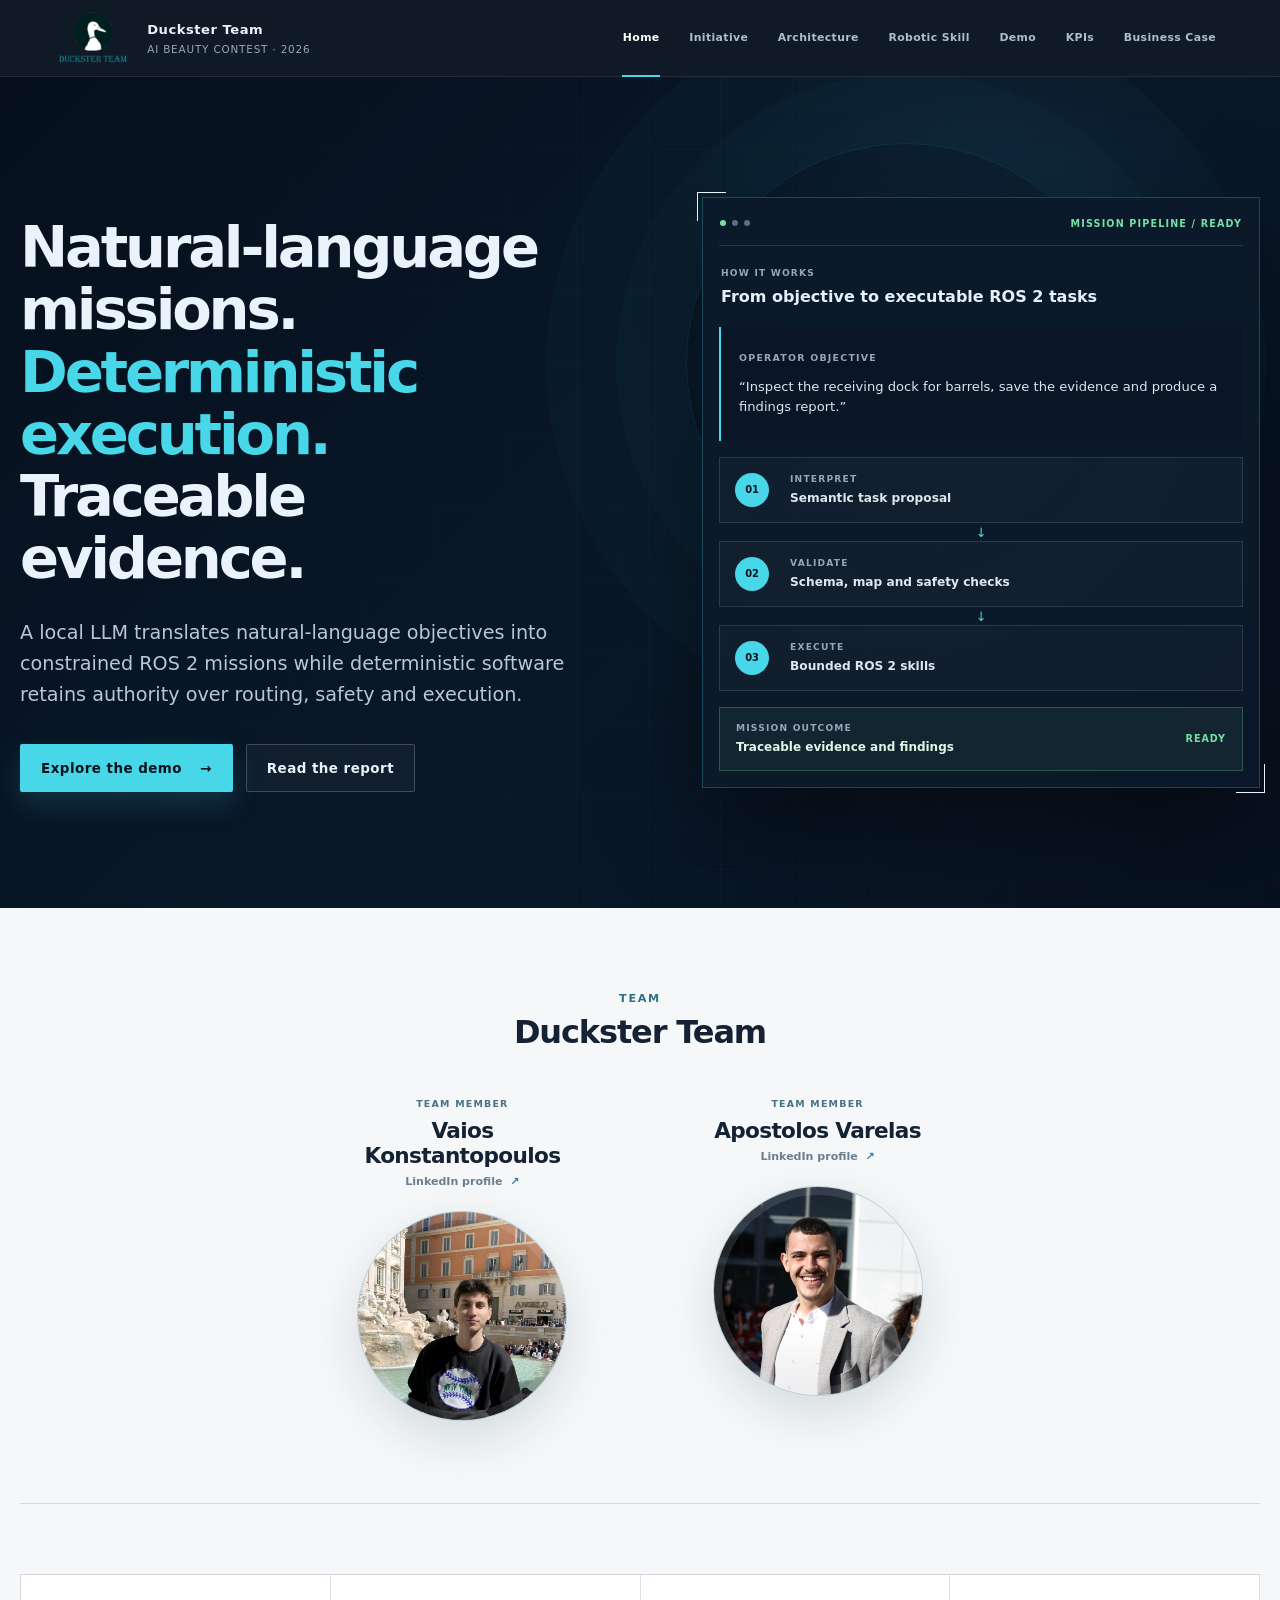
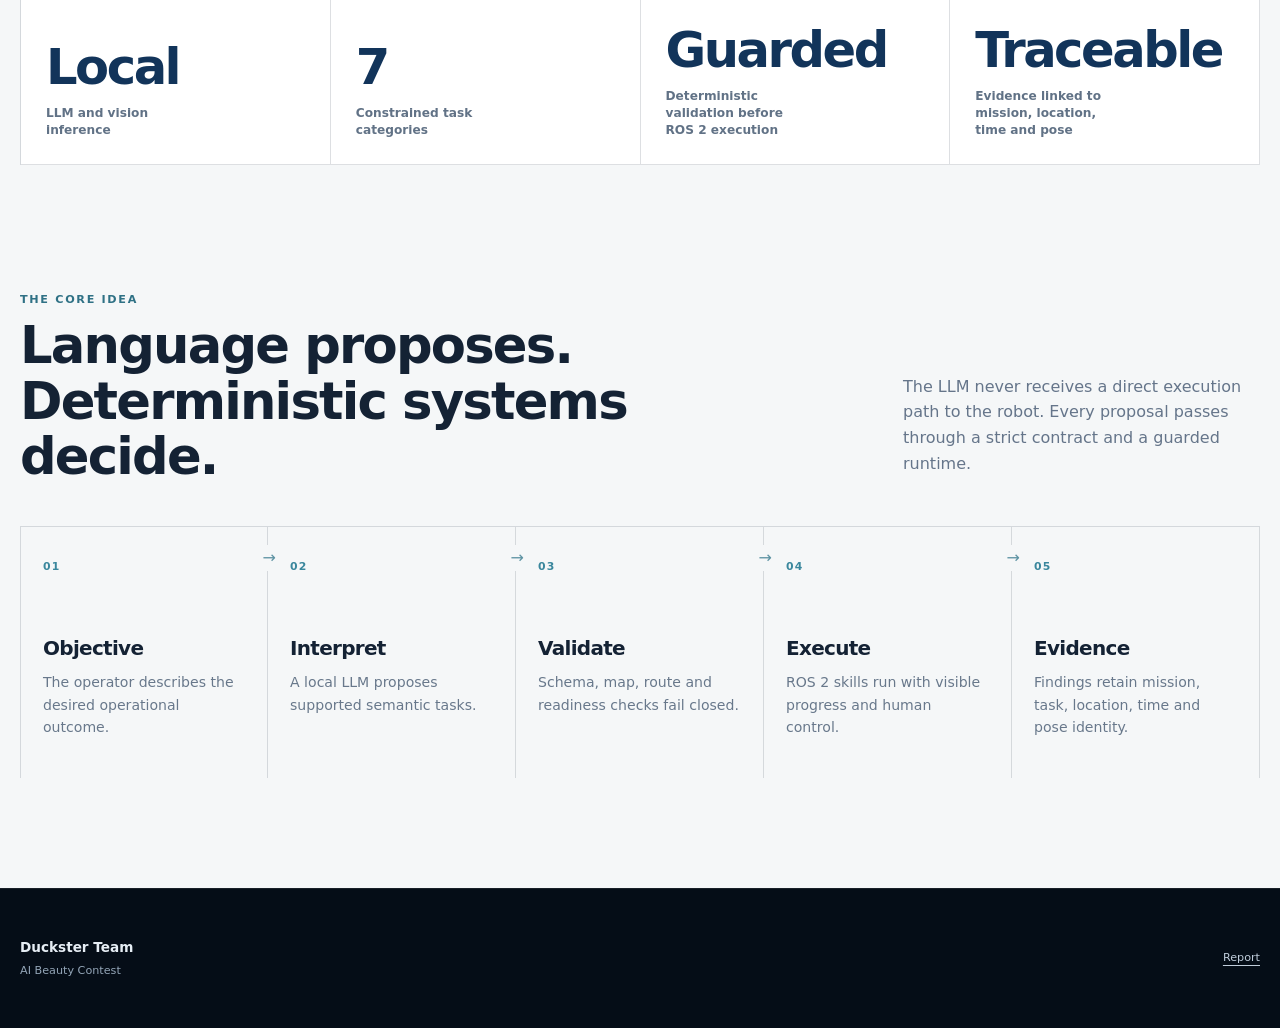
==== commit 26220b94: "Final website changes" ====
--- a/index.html
+++ b/index.html
@@ -6,6 +6,7 @@
   <meta name="description" content="LLM-driven mission control for guarded ROS 2 robotic inspection.">
   <meta name="theme-color" content="#07111f">
   <title>LLM-Driven Mission Control | AI Beauty Contest 2026</title>
+  <link rel="icon" href="assets/team/duckster-team-icon.png" type="image/png">
   <link rel="stylesheet" href="styles.css">
   <script src="site-config.js" defer></script>
   <script src="app.js" defer></script>
@@ -136,16 +137,16 @@
     <section id="panel-initiative" class="page-panel" role="tabpanel" aria-labelledby="tab-initiative" data-panel="initiative" hidden>
       <div class="page-hero">
         <div><span class="criterion-weight">Criterion 01 · 15%</span><h1>Initiative Description<br>and Value</h1></div>
-        <p>Make recurring warehouse inspections easier to request, supervise and document—without granting a language model physical control authority.</p>
+        <p>Make recurring inspections of configured operational sites easier to request, supervise and document—without granting a language model physical control authority.</p>
       </div>
       <div class="content-shell section-stack">
         <section class="split-feature">
-          <div class="feature-image image-warehouse"><img src="assets/bologna-interporto.webp" alt="Satellite view of the Bologna Interporto logistics complex"><span>Target environment · Logistics operations</span></div>
-          <div class="feature-copy"><span class="section-index">THE PROBLEM</span><h2>Operational knowledge and robotic control speak different languages.</h2><p>Warehouse teams understand what must be inspected. Executing that objective typically requires ROS 2 expertise, semantic maps, navigation interfaces, sensor configuration and robot-specific commands.</p><blockquote>Enable a non-robotics operator to request, supervise and document a bounded inspection while deterministic software retains execution authority.</blockquote></div>
-        </section>
-
-        <section>
-          <div class="section-heading"><div><span class="section-index">TARGET CUSTOMER</span><h2>A focused workflow for warehouse inspection</h2></div><p>The initial customer is a warehouse or logistics operator with recurring visual inspections, defined operational areas and an automation team or integration partner.</p></div>
+          <div class="feature-image image-project"><img src="assets/demo-highlight-reel-poster.webp" alt="Four-robot mission-control workspace showing planned routes, task activity, LiDAR views and robot cameras"></div>
+          <div class="feature-copy"><span class="section-index">THE PROBLEM</span><h2>Operational knowledge and robotic control speak different languages.</h2><p>Facility and site teams understand what must be inspected. Structured indoor facilities and bounded outdoor areas can both require recurring inspection, yet executing those objectives typically requires ROS 2 expertise, semantic maps, navigation interfaces, sensor configuration and robot-specific commands.</p><blockquote>Enable a non-robotics operator to request, supervise and document a bounded inspection while deterministic software retains execution authority.</blockquote></div>
+        </section>
+
+        <section>
+          <div class="section-heading"><div><span class="section-index">TARGET CUSTOMER</span><h2>A focused workflow for recurring site inspection</h2></div><p>The initial customer is a facility, infrastructure or site operator with recurring visual inspections, defined operational areas and an automation team or integration partner. Indoor candidates include warehouses, industrial buildings and utility rooms; bounded outdoor candidates include logistics yards, agricultural areas, industrial perimeters and infrastructure sites. The warehouse is the first implementation example, not the product boundary.</p></div>
           <div class="method-table" role="table" aria-label="Target stakeholders and operational needs">
             <div role="row"><strong role="columnheader">Stakeholder</strong><strong role="columnheader">Operational need</strong><strong role="columnheader">Application response</strong></div>
             <div role="row"><span role="cell">Operations, maintenance or safety operator</span><span role="cell">Request and supervise an inspection without constructing ROS 2 commands.</span><span role="cell">Natural-language missions, visible progress, camera and LiDAR views, and independent human controls.</span></div>
@@ -360,12 +361,53 @@
       <div class="content-shell section-stack">
         <section class="demo-stage">
           <div class="video-shell">
-            <video autoplay muted loop playsinline poster="assets/bologna-interporto.webp" aria-label="Repository-generated Go2 warehouse simulation preview">
-              <source src="assets/patrol-go2-warehouse-v1.webm" type="video/webm">
+            <video autoplay muted loop playsinline poster="assets/demo-highlight-reel-poster.webp" aria-label="AI Beauty Contest platform demonstration highlight reel">
+              <source src="assets/demo-highlight-reel.mp4" type="video/mp4">
             </video>
-            <div class="video-badge"><span></span> Repository-generated simulation preview</div>
-          </div>
-          <div class="demo-copy"><span class="section-index">REPRESENTATIVE MISSION</span><h2>Receiving-dock inspection</h2><blockquote>“Inspect the receiving dock for barrels, save the evidence and produce a findings report.”</blockquote><p>The operator observes plan acceptance, route execution, camera evidence, mission progress and the terminal findings artifact from one browser workspace.</p><div class="demo-actions"><a class="button button-primary demo-link" data-demo-link href="#" aria-disabled="true">Full demo link pending</a><a class="button button-secondary" data-report-link href="assets/report/AI_Beauty_Contests_v2.pdf" target="_blank" rel="noopener">Supporting report</a></div></div>
+          </div>
+          <div class="demo-copy"><span class="section-index">REPRESENTATIVE MISSION</span><h2>Receiving-dock inspection</h2><blockquote>“Inspect the receiving dock for barrels, save the evidence and produce a findings report.”</blockquote><p>The operator observes plan acceptance, route execution, camera evidence, mission progress and the terminal findings artifact from one browser workspace.</p></div>
+        </section>
+
+        <section class="demo-library" aria-labelledby="demo-chapters-heading">
+          <div class="section-heading demo-library-heading">
+            <div><span class="section-index">RECORDED WALKTHROUGH</span><h2 id="demo-chapters-heading">Explore the platform chapter by chapter</h2></div>
+            <p>Five focused clips follow the same operator journey documented in the report, from choosing an operation to supervising multiple configured deployments.</p>
+          </div>
+
+          <div class="clip-explorer">
+            <div class="clip-tab-list" role="tablist" aria-label="Demonstration chapters">
+              <button class="clip-tab is-active" id="clip-tab-operation" type="button" role="tab" aria-selected="true" aria-controls="clip-panel-operation" tabindex="0" data-clip-tab="operation"><span>01</span><strong>Choose operation</strong></button>
+              <button class="clip-tab" id="clip-tab-mission" type="button" role="tab" aria-selected="false" aria-controls="clip-panel-mission" tabindex="-1" data-clip-tab="mission"><span>02</span><strong>Create mission</strong></button>
+              <button class="clip-tab" id="clip-tab-evidence" type="button" role="tab" aria-selected="false" aria-controls="clip-panel-evidence" tabindex="-1" data-clip-tab="evidence"><span>03</span><strong>Review evidence</strong></button>
+              <button class="clip-tab" id="clip-tab-fleet" type="button" role="tab" aria-selected="false" aria-controls="clip-panel-fleet" tabindex="-1" data-clip-tab="fleet"><span>04</span><strong>Coordinate fleet</strong></button>
+              <button class="clip-tab" id="clip-tab-deployments" type="button" role="tab" aria-selected="false" aria-controls="clip-panel-deployments" tabindex="-1" data-clip-tab="deployments"><span>05</span><strong>Reuse deployments</strong></button>
+            </div>
+
+            <article class="clip-panel is-active" id="clip-panel-operation" role="tabpanel" aria-labelledby="clip-tab-operation" data-clip-panel="operation">
+              <div class="clip-media"><button class="clip-arrow clip-arrow-previous" type="button" data-clip-previous aria-label="Previous demonstration chapter">←</button><video autoplay controls loop muted playsinline preload="metadata" aria-label="Choose an operation demonstration clip"><source src="assets/demo-clips/01-choose-operation.mp4" type="video/mp4"></video><button class="clip-arrow clip-arrow-next" type="button" data-clip-next aria-label="Next demonstration chapter">→</button></div>
+              <div class="clip-copy"><span class="clip-kicker">CHAPTER 01 · 00:04</span><h3>Choose the operational context</h3><p>Start from the explicit Patrolling or Rescuing families, then move into the map of configured deployment locations.</p><small>Report coverage · Sections 4.1 and 4.2</small></div>
+            </article>
+
+            <article class="clip-panel" id="clip-panel-mission" role="tabpanel" aria-labelledby="clip-tab-mission" data-clip-panel="mission" hidden>
+              <div class="clip-media"><button class="clip-arrow clip-arrow-previous" type="button" data-clip-previous aria-label="Previous demonstration chapter">←</button><video autoplay controls loop muted playsinline preload="metadata" aria-label="Natural-language mission creation and execution demonstration clip"><source src="assets/demo-clips/02-create-mission.mp4" type="video/mp4"></video><button class="clip-arrow clip-arrow-next" type="button" data-clip-next aria-label="Next demonstration chapter">→</button></div>
+              <div class="clip-copy"><span class="clip-kicker">CHAPTER 02 · 01:14</span><h3>Create and run a mission</h3><p>See the single-robot workspace, bounded task sequence, live sensing and the opening stage of guarded inspection as one uninterrupted flow.</p><small>Report coverage · Sections 4.2–4.4</small></div>
+            </article>
+
+            <article class="clip-panel" id="clip-panel-evidence" role="tabpanel" aria-labelledby="clip-tab-evidence" data-clip-panel="evidence" hidden>
+              <div class="clip-media"><button class="clip-arrow clip-arrow-previous" type="button" data-clip-previous aria-label="Previous demonstration chapter">←</button><video autoplay controls loop muted playsinline preload="metadata" aria-label="Evidence review and findings report demonstration clip"><source src="assets/demo-clips/03-review-evidence.mp4" type="video/mp4"></video><button class="clip-arrow clip-arrow-next" type="button" data-clip-next aria-label="Next demonstration chapter">→</button></div>
+              <div class="clip-copy"><span class="clip-kicker">CHAPTER 03 · 00:37</span><h3>Review evidence and findings</h3><p>Open the task-scoped evidence browser and inspect the findings report with its supporting observations and final report data visible.</p><small>Report coverage · Section 4.5</small></div>
+            </article>
+
+            <article class="clip-panel" id="clip-panel-fleet" role="tabpanel" aria-labelledby="clip-tab-fleet" data-clip-panel="fleet" hidden>
+              <div class="clip-media"><button class="clip-arrow clip-arrow-previous" type="button" data-clip-previous aria-label="Previous demonstration chapter">←</button><video autoplay controls loop muted playsinline preload="metadata" aria-label="Four-robot fleet coordination demonstration clip"><source src="assets/demo-clips/04-coordinate-fleet.mp4" type="video/mp4"></video><button class="clip-arrow clip-arrow-next" type="button" data-clip-next aria-label="Next demonstration chapter">→</button></div>
+              <div class="clip-copy"><span class="clip-kicker">CHAPTER 04 · 02:29</span><h3>Coordinate a four-robot fleet</h3><p>Inspect non-duplicated task queues, colour-coded route ownership, automatic clearance behaviour and the combined fleet camera network.</p><small>Report coverage · Section 4.6</small></div>
+            </article>
+
+            <article class="clip-panel" id="clip-panel-deployments" role="tabpanel" aria-labelledby="clip-tab-deployments" data-clip-panel="deployments" hidden>
+              <div class="clip-media"><button class="clip-arrow clip-arrow-previous" type="button" data-clip-previous aria-label="Previous demonstration chapter">←</button><video autoplay controls loop muted playsinline preload="metadata" aria-label="Configured deployment reuse demonstration clip"><source src="assets/demo-clips/05-reuse-deployments.mp4" type="video/mp4"></video><button class="clip-arrow clip-arrow-next" type="button" data-clip-next aria-label="Next demonstration chapter">→</button></div>
+              <div class="clip-copy"><span class="clip-kicker">CHAPTER 05 · 02:22</span><h3>Reuse the mission core across sites</h3><p>Three concise excerpts show a crop survey, deployment selection and navigation on reconstructed terrain using the same supervisory model.</p><small>Report coverage · Section 4.7</small></div>
+            </article>
+          </div>
         </section>
 
         <section>
@@ -390,46 +432,82 @@
     <section id="panel-kpis" class="page-panel" role="tabpanel" aria-labelledby="tab-kpis" data-panel="kpis" hidden>
       <div class="page-hero">
         <div><span class="criterion-weight">Criterion 05 · 15%</span><h1>KPIs and<br>Results</h1></div>
-        <p>Results will be published with raw counts, documented conditions and an explicit simulation evidence boundary.</p>
+        <p>Measured results are reported with raw counts, documented conditions and an explicit simulation evidence boundary.</p>
       </div>
       <div class="content-shell section-stack">
-        <div class="pending-banner"><span class="status-dot amber"></span><div><strong>Measurement campaign pending</strong><p>No KPI values are claimed until the repeatable evaluation suite and ground-truth review are complete.</p></div></div>
         <section class="kpi-grid" data-kpi-grid>
-          <article><span>MISSION COMPLETION</span><strong data-kpi="missionCompletion">—</strong><small>successful missions / attempted missions</small></article>
-          <article><span>HUMAN INTERVENTION</span><strong data-kpi="humanIntervention">—</strong><small>missions requiring intervention / attempts</small></article>
-          <article><span>FALSE POSITIVE RATE</span><strong data-kpi="falsePositive">—</strong><small>false positives / ground-truth negatives</small></article>
-          <article><span>FALSE NEGATIVE RATE</span><strong data-kpi="falseNegative">—</strong><small>false negatives / ground-truth positives</small></article>
-        </section>
-
-        <section>
-          <div class="section-heading"><div><span class="section-index">EVALUATION PROTOCOL</span><h2>Results that can be audited</h2></div><p>Percentages alone are insufficient. Every published result will retain its denominator and test conditions.</p></div>
+          <article><span>MISSION COMPLETION</span><strong data-kpi="missionCompletion">20 / 20</strong><small>successful / attempted nominal missions; 5/5 in every scenario</small></article>
+          <article><span>UNPLANNED HUMAN INTERVENTION</span><strong data-kpi="humanIntervention">0% each</strong><small>0/15 single-robot missions · 0/5 fleet missions</small></article>
+          <article><span>FALSE POSITIVES</span><strong data-kpi="falsePositive">0 / 10</strong><small>qualified barrel queries / ground-truth negatives</small></article>
+          <article><span>FALSE NEGATIVES</span><strong data-kpi="falseNegative">0 / 10</strong><small>qualified barrel queries / ground-truth positives</small></article>
+        </section>
+
+        <section>
+          <div class="section-heading"><div><span class="section-index">NOMINAL MISSION MATRIX</span><h2>Five exact-wording trials in every scenario</h2></div><p>Duration runs from browser instruction ingress to the authoritative terminal operation. Values remain separated by scenario because the work and runtime profiles differ.</p></div>
+          <div class="method-table" role="table" aria-label="Results of the sealed nominal mission matrix">
+            <div role="row"><strong role="columnheader">Scenario</strong><strong role="columnheader">Successful / attempted</strong><strong role="columnheader">Duration: min / median / max</strong></div>
+            <div role="row"><span role="cell">Receiving Dock barrel inspection with permanent images</span><span role="cell">5 / 5 · 100%</span><span role="cell">16.498 / 17.953 / 37.224 s</span></div>
+            <div role="row"><span role="cell">Maintenance Bay inspection for tool chest and air compressor</span><span role="cell">5 / 5 · 100%</span><span role="cell">72.848 / 77.332 / 83.594 s</span></div>
+            <div role="row"><span role="cell">Receiving Dock inspection with findings PDF</span><span role="cell">5 / 5 · 100%</span><span role="cell">146.635 / 150.708 / 152.161 s</span></div>
+            <div role="row"><span role="cell">Four-robot fleet warehouse inspection</span><span role="cell">5 / 5 · 100%</span><span role="cell">356.098 / 370.870 / 375.604 s</span></div>
+          </div>
+        </section>
+
+        <section>
+          <div class="section-heading"><div><span class="section-index">PRINCIPAL RESULTS</span><h2>Measured outcomes with their denominators</h2></div><p>The two runtime profiles remain distinct evidence groups; results are not pooled as though the configurations were interchangeable.</p></div>
+          <div class="method-table" role="table" aria-label="Principal measured KPI results">
+            <div role="row"><strong role="columnheader">Indicator</strong><strong role="columnheader">Measured result</strong><strong role="columnheader">Interpretation</strong></div>
+            <div role="row"><span role="cell">Nominal mission completion</span><span role="cell">5/5 in each of four scenarios</span><span role="cell">20/20 across the sealed scenario matrix</span></div>
+            <div role="row"><span role="cell">Inspection evidence coverage</span><span role="cell">125/125 viewpoints</span><span role="cell">100% accepted, identity-bound evidence coverage</span></div>
+            <div role="row"><span role="cell">Permanent-image creation</span><span role="cell">15/15 images</span><span role="cell">100% for the scenario requesting retention</span></div>
+            <div role="row"><span role="cell">Findings-report generation</span><span role="cell">5/5 PDFs</span><span role="cell">100% for missions explicitly requesting a report</span></div>
+            <div role="row"><span role="cell">Report availability latency</span><span role="cell">0 s for all 5 PDFs</span><span role="cell">Terminal-state observation to durable copy-and-hash commit; not browser rendering or full generation time</span></div>
+            <div role="row"><span role="cell">Navigation replans / recoveries</span><span role="cell">0 / 0 measured</span><span role="cell">Authoritative completed-run counters; fleet logs retained one internal replan transition per run</span></div>
+          </div>
+        </section>
+
+        <section>
+          <div class="section-heading"><div><span class="section-index">PERCEPTION & INTERPRETATION</span><h2>Qualified scope, stated narrowly</h2></div><p>Classification results apply only to the authorized barrel class and equivalent <code>barrels</code> query in the frozen simulated scene and render configuration.</p></div>
+          <div class="method-table" role="table" aria-label="Perception qualification and instruction regression results">
+            <div role="row"><strong role="columnheader">Measure</strong><strong role="columnheader">Measured result</strong><strong role="columnheader">Boundary</strong></div>
+            <div role="row"><span role="cell">Perception confusion matrix</span><span role="cell">TP 10 · TN 10 · FP 0 · FN 0</span><span role="cell">Two qualified query forms; five positive and five negative cases each</span></div>
+            <div role="row"><span role="cell">Precision and recall</span><span role="cell">100% / 100%</span><span role="cell">Qualified barrel scope only; other objects and physical imagery remain unqualified, and calibration/final-case disjointness is not fully evidenced</span></div>
+            <div role="row"><span role="cell">Instruction regression</span><span role="cell">37/37 cases · 100%</span><span role="cell">Supporting evidence; artifact did not match the active campaign configuration</span></div>
+            <div role="row"><span role="cell">Instruction latency</span><span role="cell">6.679 s mean · 18.324 s maximum</span><span role="cell">80% local-model backend coverage across the 30 cases that expected it</span></div>
+          </div>
+        </section>
+
+        <section>
+          <div class="section-heading"><div><span class="section-index">EVALUATION PROTOCOL</span><h2>Results that can be audited</h2></div><p>Measurements apply to MuJoCo simulation only and retain the exact runtime, hardware and trial conditions documented in the report.</p></div>
           <div class="method-table" role="table" aria-label="KPI evaluation protocol">
-            <div role="row"><strong role="columnheader">Measure</strong><strong role="columnheader">Required evidence</strong><strong role="columnheader">Boundary</strong></div>
-            <div role="row"><span role="cell">Mission completion</span><span role="cell">Predefined mission suite, success contract and failure reason</span><span role="cell">Simulation runtime</span></div>
-            <div role="row"><span role="cell">Human intervention</span><span role="cell">Intervention count and type for every attempted mission</span><span role="cell">Manual test actions separated</span></div>
-            <div role="row"><span role="cell">Visual classification</span><span role="cell">Labelled ground truth and confusion matrix by query</span><span role="cell">Qualified targets only</span></div>
-            <div role="row"><span role="cell">Mission latency</span><span role="cell">Request, plan, execution and report timestamps</span><span role="cell">Documented hardware</span></div>
-          </div>
-        </section>
+            <div role="row"><strong role="columnheader">Protocol element</strong><strong role="columnheader">Recorded condition</strong><strong role="columnheader">Evidence boundary</strong></div>
+            <div role="row"><span role="cell">Runtime</span><span role="cell">ROS 2 Humble · Python 3.10.12 · MuJoCo 3.10.0 · Ubuntu 22.04 under WSL2</span><span role="cell">Simulation only</span></div>
+            <div role="row"><span role="cell">Hardware</span><span role="cell">AMD Ryzen 7 3700X · NVIDIA GeForce RTX 3070 8 GiB · approximately 16 GiB system memory</span><span role="cell">Documented evaluation machine</span></div>
+            <div role="row"><span role="cell">Trial design</span><span role="cell">Five exact-wording trials for each of four scenarios</span><span role="cell">Three single-robot scenarios in one shared launch; each fleet trial used a fresh launch</span></div>
+            <div role="row"><span role="cell">Package integrity</span><span role="cell">6/6 KPI package manifests passed integrity validation</span><span role="cell">No hash mismatch and no uncommitted raw-log tail</span></div>
+          </div>
+        </section>
+
+        <section class="boundary-callout"><div><span class="section-index">INCOMPLETE ACCEPTANCE</span><h2>Positive nominal verdict—not full automatic acceptance.</h2></div><p>The planned Stop, manual-control and recovery suite was not executed; formal fleet conflict-free completion remains unknown because every fleet observation contained telemetry gaps; the formal screenshot and operator-note sets are incomplete; no complete application-wide random seed was supplied; and no result establishes physical-robot safety or customer-site performance.</p></section>
       </div>
     </section>
 
     <section id="panel-business" class="page-panel" role="tabpanel" aria-labelledby="tab-business" data-panel="business" hidden>
       <div class="page-hero">
         <div><span class="criterion-weight">Criterion 06 · 10%</span><h1>Business<br>Case</h1></div>
-        <p>Begin with a measurable simulation-first engineering pilot, then progress to site onboarding and recurring software revenue when physical validation justifies it.</p>
+        <p>Begin with a measurable simulation-first engineering pilot for a camera-instrumented site, then progress to site onboarding and recurring software revenue when physical validation justifies it.</p>
       </div>
       <div class="content-shell section-stack">
         <section class="offer-hero">
-          <div><span class="section-index">COMMERCIAL RECOMMENDATION</span><h2>A bounded warehouse-inspection pilot</h2><p>An eight-to-twelve-week engagement representing up to three inspection workflows, with configuration, validation, operator review and a physical-integration decision gate.</p></div>
+          <div><span class="section-index">COMMERCIAL RECOMMENDATION</span><h2>A bounded site-inspection pilot</h2><p>An eight-to-twelve-week engagement for one camera-instrumented indoor facility or one bounded outdoor area, representing up to three inspection workflows with configuration, validation, operator review and a physical-integration decision gate.</p></div>
           <div class="price-card"><small>PROPOSED PILOT</small><strong>€25,000</strong><span>Simulation-first · one site</span></div>
         </section>
 
         <section>
-          <div class="section-heading"><div><span class="section-index">FIRST CUSTOMER & OFFER</span><h2>Start where the workflow is frequent and measurable</h2></div><p>The first customer is not buying unsupervised autonomy. It is buying a bounded engineering pilot that tests whether the workflow deserves physical integration.</p></div>
+          <div class="section-heading"><div><span class="section-index">FIRST CUSTOMER & OFFER</span><h2>Start where the workflow is frequent and measurable</h2></div><p>The first customer is a facility, infrastructure or site operator already evaluating mobile robotics or working with an integrator. It is buying a bounded engineering pilot—not unsupervised autonomy.</p></div>
           <div class="contract-columns">
-            <article><span class="section-index">CUSTOMER FIT</span><h3>A suitable first customer has</h3><ul class="check-list"><li>One warehouse with clearly defined inspection areas</li><li>Recurring, documentable inspection workflows</li><li>An operations or safety manager responsible for the process</li><li>An automation team or robotics integration partner</li><li>A measurable current process for comparison</li></ul></article>
-            <article><span class="section-index">PILOT SCOPE</span><h3>What the engagement delivers</h3><ul class="check-list"><li>One site represented in simulation</li><li>Up to three inspection, patrol or monitoring missions</li><li>Semantic areas, viewpoints, targets and reporting rules</li><li>Natural-language mission and evidence demonstration</li><li>Agreed KPI protocol and two operator review sessions</li><li>A stop, repeat or physical-integration decision gate</li></ul></article>
+            <article><span class="section-index">CUSTOMER FIT</span><h3>A suitable first customer has</h3><ul class="check-list"><li>One camera-instrumented or surveyable site with clearly defined inspection areas</li><li>Recurring, documentable inspection workflows</li><li>An operations or safety manager responsible for the process</li><li>An automation team or robotics integration partner</li><li>A measurable current process for comparison</li></ul></article>
+            <article><span class="section-index">PILOT SCOPE</span><h3>What the engagement delivers</h3><ul class="check-list"><li>One indoor facility or bounded outdoor area represented in simulation</li><li>Up to three inspection, patrol or monitoring missions</li><li>Semantic areas, viewpoints, targets, reconstruction inputs and reporting rules</li><li>Natural-language mission and evidence demonstration</li><li>Agreed KPI protocol and two operator review sessions</li><li>A stop, repeat or physical-integration decision gate</li></ul></article>
           </div>
         </section>
 
@@ -441,7 +519,7 @@
         </section>
 
         <section>
-          <div class="section-heading"><div><span class="section-index">COST BUILD-UP</span><h2>How the €18,400 estimate is constructed</h2></div><p>The planning model uses a fully loaded project labour rate of €50 per hour. Hardware purchase and physical integration are excluded.</p></div>
+          <div class="section-heading"><div><span class="section-index">COST BUILD-UP</span><h2>How the €18,400 estimate is constructed</h2></div><p>The planning model uses a fully loaded specialist project labour rate of €50 per hour. This is a budgeting assumption above reported EU and euro-area averages, not a quoted market rate. Hardware purchase and physical integration are excluded.</p></div>
           <div class="method-table" role="table" aria-label="Estimated direct cost of one simulation-first pilot">
             <div role="row"><strong role="columnheader">Workstream</strong><strong role="columnheader">Planning assumption</strong><strong role="columnheader">Estimated cost</strong></div>
             <div role="row"><span role="cell">Workflow discovery and requirements</span><span role="cell">40 hours × €50</span><span role="cell">€2,000</span></div>
@@ -455,10 +533,20 @@
           </div>
         </section>
 
+        <section>
+          <div class="section-heading"><div><span class="section-index">COMMERCIAL BENCHMARKS</span><h2>Directional checks—not price or demand validation</h2></div><p>Public comparables show that recurring robotics and spatial-data services exist, but they are broader offers with different cost structures. Revenue is not treated as a profitability proxy.</p></div>
+          <div class="method-table" role="table" aria-label="External commercial benchmarks and interpretation boundaries">
+            <div role="row"><strong role="columnheader">Benchmark</strong><strong role="columnheader">Reported reference point</strong><strong role="columnheader">How it is used</strong></div>
+            <div role="row"><span role="cell"><a href="https://ec.europa.eu/eurostat/web/products-eurostat-news/w/ddn-20250328-1" target="_blank" rel="noopener">Eurostat 2024 labour costs</a></span><span role="cell">€33.5 EU average · €37.3 euro-area average · €10.6–€55.2 country range</span><span role="cell">A directional anchor for the €50 specialist budgeting assumption</span></div>
+            <div role="row"><span role="cell"><a href="https://www.sec.gov/Archives/edgar/data/1600983/000110465925022699/tm258926d1_ex99-1.htm" target="_blank" rel="noopener">Knightscope 2025 investor presentation</a></span><span role="cell">US$1–$11 per autonomous-security-robot operating hour</span><span role="cell">Supports a recurring-service comparison only; the offer includes hardware and services</span></div>
+            <div role="row"><span role="cell">Recurring service models</span><span role="cell"><a href="https://www.sec.gov/Archives/edgar/data/1600983/000110465926036240/kscp-20251231x10k.htm" target="_blank" rel="noopener">Knightscope 2025</a> and <a href="https://www.sec.gov/Archives/edgar/data/1819394/000181939425000007/mttr-20241231.htm" target="_blank" rel="noopener">Matterport 2024</a> report material service or subscription revenue</span><span role="cell">Evidence of existing commercial models, not demand validation or a forecast for this application</span></div>
+          </div>
+        </section>
+
         <section class="business-path">
           <div class="section-heading"><div><span class="section-index">GROWTH PATH</span><h2>Evidence before expansion</h2></div><p>Commercial assumptions remain transparent until customer interviews, quotations and physical-site measurements replace them.</p></div>
           <div class="path-grid">
-            <article><span>01</span><h3>Simulation pilot</h3><p>Represent and measure the customer’s bounded workflow.</p><strong>€25k</strong></article>
+            <article><span>01</span><h3>Inspection pilot</h3><p>Represent and measure the customer’s bounded workflow in simulation.</p><strong>€25k</strong></article>
             <article><span>02</span><h3>Site onboarding</h3><p>Configure physical interfaces after technical validation.</p><strong>€8k</strong></article>
             <article><span>03</span><h3>Annual platform</h3><p>Licence the reusable mission-control software and support.</p><strong>€16k / year</strong></article>
           </div>
@@ -486,12 +574,12 @@
           </div>
         </section>
 
-        <section class="boundary-callout"><div><span class="section-index">ILLUSTRATIVE CUSTOMER VALUE</span><h2>€43,750 baseline → €5,875 net annual benefit</h2></div><p>Assume four 1.25-hour inspection rounds per day, 250 working days and labour at €35 per hour. A 50% reduction in active human time saves €21,875; after €16,000 annual software and support, €5,875 remains. Under these assumptions, the €8,000 onboarding fee pays back in approximately 16 months. Robot hardware and physical integration remain excluded.</p></section>
+        <section class="boundary-callout"><div><span class="section-index">ILLUSTRATIVE CUSTOMER VALUE</span><h2>€43,750 baseline → €5,875 net annual benefit</h2></div><p>Assume a camera-instrumented facility performs four 1.25-hour inspection rounds per day, 250 working days, at €35 per hour. A 50% reduction in active human time saves €21,875; after €16,000 annual software and support, €5,875 remains. Under these assumptions, the €8,000 onboarding fee pays back in approximately 16 months. Robot hardware and physical integration remain excluded.</p></section>
 
         <section>
           <div class="section-heading"><div><span class="section-index">SCALING LOGIC</span><h2>Standardize configuration before scaling sales</h2></div><p>The business becomes scalable only when later sites reuse the mission contracts, interface and onboarding process instead of becoming independent engineering projects.</p></div>
           <div class="contract-columns">
-            <article><span class="section-index">SCALING MECHANISMS</span><ul class="check-list"><li>Configuration-driven maps and viewpoints</li><li>Reusable mission and skill contracts</li><li>Standard warehouse mission templates</li><li>Repeatable onboarding and acceptance procedures</li><li>Annual site licences and support packages</li><li>Delivery through integration partners</li></ul></article>
+            <article><span class="section-index">SCALING MECHANISMS</span><ul class="check-list"><li>Configuration-driven maps and viewpoints</li><li>Reusable mission and skill contracts</li><li>Standard indoor and outdoor inspection mission templates</li><li>Repeatable onboarding and acceptance procedures</li><li>Annual site licences and support packages</li><li>Delivery through integration partners</li></ul></article>
             <article><span class="section-index">WHAT THE PILOT MUST MEASURE</span><ul class="check-list"><li>Customer willingness to pay</li><li>Hours required for site configuration</li><li>Mission completion and intervention rates</li><li>Qualified perception performance</li><li>Operator time saved against baseline</li><li>Support effort after initial delivery</li></ul></article>
           </div>
         </section>
@@ -504,6 +592,7 @@
             <div role="row"><span role="cell">Low willingness to pay</span><span role="cell">A priced proposal reviewed by a qualified customer.</span><span role="cell">Proceed only with a paid or explicitly funded pilot.</span></div>
             <div role="row"><span role="cell">Excessive delivery effort</span><span role="cell">Actual mapping, configuration, testing and support hours.</span><span role="cell">Continue only if later sites reuse substantial prior work.</span></div>
             <div role="row"><span role="cell">Physical integration risk</span><span role="cell">Robot interface, localization, sensors and emergency-stop validation.</span><span role="cell">No production-readiness claim before physical acceptance testing.</span></div>
+            <div role="row"><span role="cell">Outdoor operating conditions</span><span role="cell">Weather, lighting, terrain, communications and capture coverage.</span><span role="cell">Approve outdoor use only after site-specific environmental and safety validation.</span></div>
             <div role="row"><span role="cell">Unqualified perception</span><span role="cell">Customer-site ground truth and measured false-positive and false-negative results.</span><span role="cell">Keep findings advisory until each required class passes qualification.</span></div>
             <div role="row"><span role="cell">Licensing and security gaps</span><span role="cell">Review software, models, assets, data handling and deployment security.</span><span role="cell">Resolve material issues before external commercial deployment.</span></div>
           </div>
@@ -516,7 +605,7 @@
 
   <footer class="site-footer">
     <div><strong data-team-name>Duckster Team</strong><span>AI Beauty Contest</span></div>
-    <div><a data-report-link href="assets/report/AI_Beauty_Contests_v2.pdf" target="_blank" rel="noopener">Report</a><a data-repository-link href="https://github.com/ApostolosVarelas/AI_Beauty_Contest/tree/9f065b24f8082dedc1baf0bafb7968305b76584a" target="_blank" rel="noopener">Repository</a></div>
+    <div><a data-report-link href="assets/report/AI_Beauty_Contests_v2.pdf" target="_blank" rel="noopener">Report</a></div>
   </footer>
 </body>
 </html>
--- a/styles.css
+++ b/styles.css
@@ -353,8 +353,7 @@
   font-size: clamp(1.02rem, 1.5vw, 1.3rem);
 }
 
-.hero-actions,
-.demo-actions {
+.hero-actions {
   display: flex;
   flex-wrap: wrap;
   align-items: center;
@@ -978,15 +977,26 @@
   font-size: 1.1rem;
 }
 
+.page-hero > *,
+.offer-hero > *,
+.section-heading > * {
+  min-width: 0;
+}
+
 .criterion-weight {
   color: var(--cyan);
 }
 
 .section-stack {
   display: grid;
+  grid-template-columns: minmax(0, 1fr);
   gap: 120px;
   padding-top: 100px;
   padding-bottom: 120px;
+}
+
+.section-stack > * {
+  min-width: 0;
 }
 
 .split-feature,
@@ -1007,13 +1017,6 @@
   box-shadow: var(--shadow);
 }
 
-.feature-image::after {
-  content: "";
-  position: absolute;
-  inset: 0;
-  background: linear-gradient(180deg, transparent 42%, rgba(7, 17, 31, 0.94));
-}
-
 .feature-image img {
   width: 100%;
   height: 480px;
@@ -1022,17 +1025,17 @@
   transform: scale(1.02);
 }
 
-.feature-image span {
-  position: absolute;
-  z-index: 1;
-  right: 25px;
-  bottom: 22px;
-  left: 25px;
-  color: #d8e4ed;
-  font-size: 0.68rem;
-  font-weight: 700;
-  letter-spacing: 0.09em;
-  text-transform: uppercase;
+.feature-image.image-project {
+  min-height: 0;
+  aspect-ratio: 16 / 9;
+  background: #dfe7ea;
+}
+
+.feature-image.image-project img {
+  height: 100%;
+  object-fit: contain;
+  filter: none;
+  transform: none;
 }
 
 .feature-copy h2,
@@ -1362,50 +1365,262 @@
   object-fit: cover;
 }
 
-.video-shell::after {
+.demo-copy blockquote {
+  margin-top: 22px;
+}
+
+.demo-library {
+  width: 100%;
+  min-width: 0;
+  max-width: 100%;
+  overflow: hidden;
+}
+
+.demo-library-heading {
+  margin-bottom: 34px;
+}
+
+.clip-explorer {
+  width: 100%;
+  min-width: 0;
+  max-width: 100%;
+  overflow: hidden;
+  color: var(--ink);
+  background: var(--night);
+  border: 1px solid rgba(71, 215, 232, 0.16);
+  box-shadow: var(--shadow);
+}
+
+.clip-tab-list {
+  width: 100%;
+  min-width: 0;
+  max-width: 100%;
+  display: grid;
+  grid-template-columns: repeat(5, minmax(150px, 1fr));
+  overflow-x: auto;
+  border-bottom: 1px solid rgba(149, 167, 186, 0.18);
+  -ms-overflow-style: none;
+  scrollbar-width: none;
+}
+
+.clip-tab-list::-webkit-scrollbar {
+  display: none;
+}
+
+.clip-tab {
+  min-height: 82px;
+  display: flex;
+  flex-direction: column;
+  align-items: flex-start;
+  justify-content: center;
+  gap: 5px;
+  padding: 15px 18px;
+  position: relative;
+  color: #8fa3b7;
+  background: #091625;
+  border: 0;
+  border-right: 1px solid rgba(149, 167, 186, 0.14);
+  cursor: pointer;
+  text-align: left;
+}
+
+.clip-tab:last-child {
+  border-right: 0;
+}
+
+.clip-tab::after {
   content: "";
+  height: 2px;
   position: absolute;
-  inset: 0;
-  pointer-events: none;
-  background: linear-gradient(180deg, transparent 58%, rgba(7, 17, 31, 0.86));
-}
-
-.video-badge {
-  position: absolute;
-  z-index: 2;
   right: 18px;
-  bottom: 18px;
+  bottom: -1px;
   left: 18px;
+  background: var(--cyan);
+  transform: scaleX(0);
+  transform-origin: left center;
+  transition: transform 180ms ease;
+}
+
+.clip-tab span {
+  color: #5e7b91;
+  font-family: "SFMono-Regular", Consolas, monospace;
+  font-size: 0.59rem;
+  font-weight: 750;
+  letter-spacing: 0.12em;
+}
+
+.clip-tab strong {
+  color: inherit;
+  font-size: 0.72rem;
+  line-height: 1.3;
+  letter-spacing: 0.015em;
+}
+
+.clip-tab:hover,
+.clip-tab:focus-visible,
+.clip-tab.is-active {
+  color: #fff;
+  background: #0d1e31;
+  outline: none;
+}
+
+.clip-tab:focus-visible {
+  box-shadow: inset 0 0 0 2px rgba(71, 215, 232, 0.58);
+}
+
+.clip-tab.is-active::after {
+  transform: scaleX(1);
+}
+
+.clip-tab.is-active span {
+  color: var(--cyan);
+}
+
+.clip-panel {
+  width: 100%;
+  min-width: 0;
+  display: grid;
+  grid-template-columns: minmax(0, 1.55fr) minmax(270px, 0.45fr);
+  min-height: 480px;
+}
+
+.clip-panel[hidden] {
+  display: none;
+}
+
+.clip-panel.is-active {
+  animation: panel-in 280ms ease both;
+}
+
+.clip-media {
+  min-width: 0;
+  position: relative;
   display: flex;
   align-items: center;
-  gap: 9px;
-  color: #e4edf5;
-  font-size: 0.67rem;
-  font-weight: 700;
-  letter-spacing: 0.08em;
-  text-transform: uppercase;
-}
-
-.video-badge span {
+  padding: clamp(18px, 3vw, 34px);
+  background:
+    radial-gradient(circle at 50% 50%, rgba(71, 215, 232, 0.08), transparent 50%),
+    #050d17;
+}
+
+.clip-media video {
+  width: 100%;
+  aspect-ratio: 16 / 9;
+  background: #02070c;
+  border: 1px solid rgba(149, 167, 186, 0.18);
+  box-shadow: 0 22px 55px rgba(0, 0, 0, 0.34);
+}
+
+.clip-arrow {
+  width: 44px;
+  height: 44px;
+  padding: 0;
+  position: absolute;
+  z-index: 3;
+  top: 50%;
+  display: grid;
+  place-items: center;
+  color: #fff;
+  background: rgba(7, 17, 31, 0.88);
+  border: 1px solid rgba(71, 215, 232, 0.4);
+  border-radius: 50%;
+  box-shadow: 0 10px 28px rgba(0, 0, 0, 0.35);
+  cursor: pointer;
+  font-size: 0;
+  line-height: 1;
+  transition: color 150ms ease, background 150ms ease, border-color 150ms ease;
+}
+
+.clip-arrow::before {
+  content: "";
+  width: 13px;
+  height: 2px;
+  position: absolute;
+  top: 50%;
+  left: 50%;
+  background: currentColor;
+  transform: translate(-50%, -50%);
+}
+
+.clip-arrow::after {
+  content: "";
   width: 7px;
   height: 7px;
-  background: var(--red);
-  border-radius: 50%;
-  box-shadow: 0 0 0 5px rgba(255, 125, 120, 0.12);
-}
-
-.demo-copy blockquote {
-  margin-top: 22px;
-}
-
-.demo-copy .button-secondary {
-  color: var(--ink-dark);
-  border-color: var(--line-dark);
-}
-
-.demo-link[aria-disabled="true"] {
-  pointer-events: none;
-  opacity: 0.58;
+  position: absolute;
+  top: 50%;
+  left: 50%;
+  border-top: 2px solid currentColor;
+  border-right: 2px solid currentColor;
+}
+
+.clip-arrow-previous::after {
+  transform: translate(-72%, -50%) rotate(-135deg);
+}
+
+.clip-arrow-next::after {
+  transform: translate(-28%, -50%) rotate(45deg);
+}
+
+.clip-arrow-previous {
+  left: clamp(4px, 1.25vw, 18px);
+  transform: translateY(-50%);
+}
+
+.clip-arrow-next {
+  right: clamp(4px, 1.25vw, 18px);
+  transform: translateY(-50%);
+}
+
+.clip-arrow:hover,
+.clip-arrow:focus-visible {
+  color: var(--night);
+  background: var(--cyan);
+  border-color: var(--cyan);
+  outline: none;
+}
+
+.clip-arrow:focus-visible {
+  box-shadow: 0 0 0 4px rgba(71, 215, 232, 0.2), 0 10px 28px rgba(0, 0, 0, 0.35);
+}
+
+.clip-copy {
+  min-width: 0;
+  display: flex;
+  flex-direction: column;
+  justify-content: center;
+  padding: clamp(30px, 4vw, 52px);
+  background: #0c1b2c;
+  border-left: 1px solid rgba(149, 167, 186, 0.16);
+}
+
+.clip-kicker {
+  color: var(--cyan);
+  font-size: 0.62rem;
+  font-weight: 750;
+  letter-spacing: 0.13em;
+}
+
+.clip-copy h3 {
+  margin: 18px 0 17px;
+  color: #fff;
+  font-size: clamp(1.7rem, 2.6vw, 2.55rem);
+}
+
+.clip-copy p {
+  margin-bottom: 30px;
+  color: #aebdcc;
+  font-size: 0.9rem;
+}
+
+.clip-copy small {
+  margin-top: auto;
+  padding-top: 18px;
+  color: #71869a;
+  border-top: 1px solid rgba(149, 167, 186, 0.15);
+  font-size: 0.65rem;
+  font-weight: 650;
+  letter-spacing: 0.055em;
+  text-transform: uppercase;
 }
 
 .demo-timeline {
@@ -1579,6 +1794,17 @@
   text-transform: uppercase;
 }
 
+.method-table a {
+  color: #0b6575;
+  font-weight: 700;
+  text-decoration-thickness: 1px;
+  text-underline-offset: 3px;
+}
+
+.method-table a:hover {
+  color: #063f4b;
+}
+
 .offer-hero {
   padding: clamp(35px, 5vw, 60px);
   color: var(--ink);
@@ -1830,7 +2056,7 @@
   }
 
   .page-hero {
-    grid-template-columns: 1fr;
+    grid-template-columns: minmax(0, 1fr);
     align-items: end;
     gap: 30px;
     padding-top: 75px;
@@ -1867,8 +2093,18 @@
   .demo-stage,
   .offer-hero,
   .boundary-callout,
-  .launch-card {
-    grid-template-columns: 1fr;
+  .launch-card,
+  .clip-panel {
+    grid-template-columns: minmax(0, 1fr);
+  }
+
+  .clip-copy {
+    border-top: 1px solid rgba(149, 167, 186, 0.16);
+    border-left: 0;
+  }
+
+  .clip-panel {
+    grid-template-columns: minmax(0, 1fr);
   }
 
   .feature-image {
@@ -1911,14 +2147,12 @@
     font-size: clamp(2.7rem, 11.5vw, 3.6rem);
   }
 
-  .hero-actions,
-  .demo-actions {
+  .hero-actions {
     align-items: stretch;
     flex-direction: column;
   }
 
-  .hero-actions .button,
-  .demo-actions .button {
+  .hero-actions .button {
     width: 100%;
   }
 
@@ -1928,6 +2162,32 @@
 
   .route-map {
     min-height: 235px;
+  }
+
+  .clip-tab-list {
+    grid-template-columns: repeat(5, minmax(142px, 1fr));
+  }
+
+  .clip-panel {
+    min-height: 0;
+  }
+
+  .clip-media {
+    padding: 12px;
+  }
+
+  .clip-arrow {
+    width: 38px;
+    height: 38px;
+  }
+
+  .clip-arrow-next {
+    right: auto;
+    left: 58px;
+  }
+
+  .clip-copy {
+    padding: 28px 22px;
   }
 
   .team-strip,
@@ -2005,6 +2265,23 @@
     padding: 25px 18px;
   }
 
+  .page-hero {
+    padding-right: 20px;
+    padding-left: 20px;
+  }
+
+  .page-hero h1,
+  .page-hero > p,
+  .offer-hero h2,
+  .offer-hero p {
+    max-width: 100%;
+    overflow-wrap: break-word;
+  }
+
+  .offer-hero h2 {
+    font-size: 2rem;
+  }
+
   .method-table {
     overflow-x: auto;
   }
@@ -2033,7 +2310,6 @@
   .site-header,
   .site-footer,
   .hero-actions,
-  .demo-actions,
   .copy-button {
     display: none !important;
   }
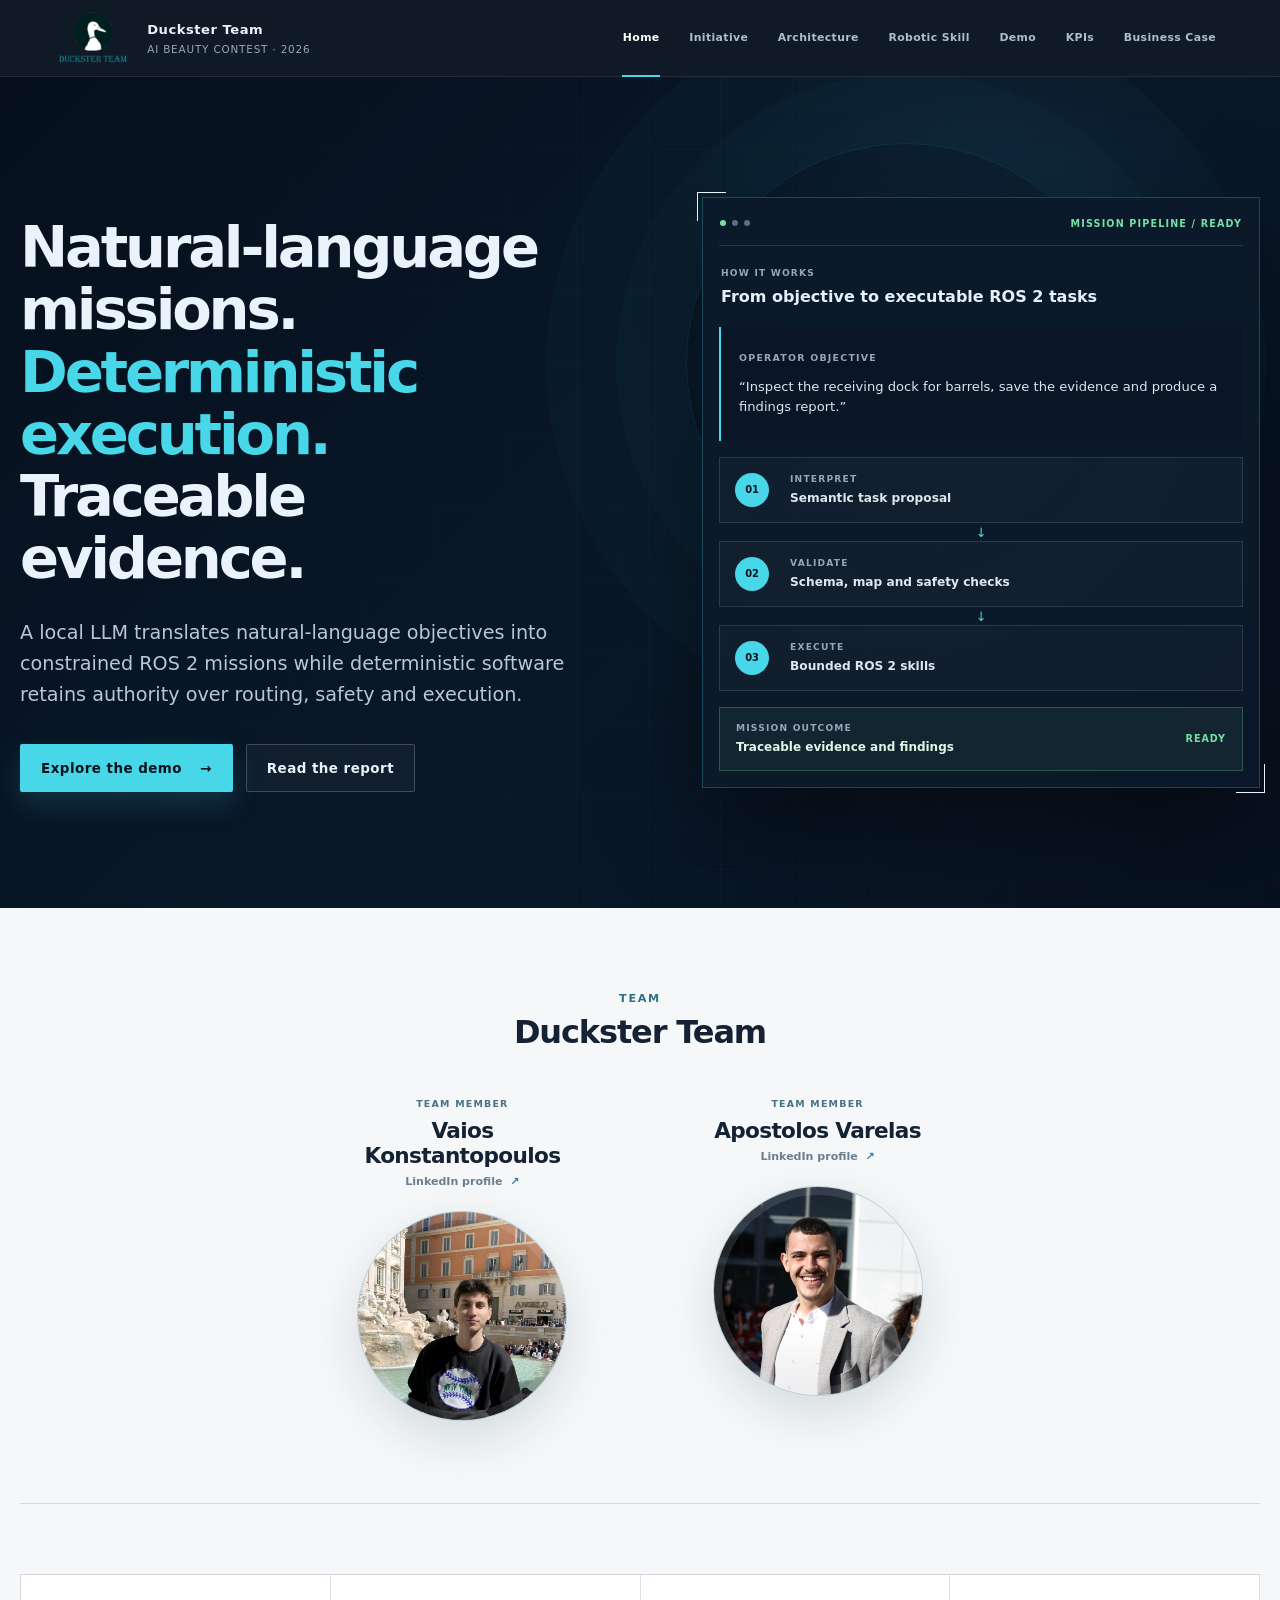
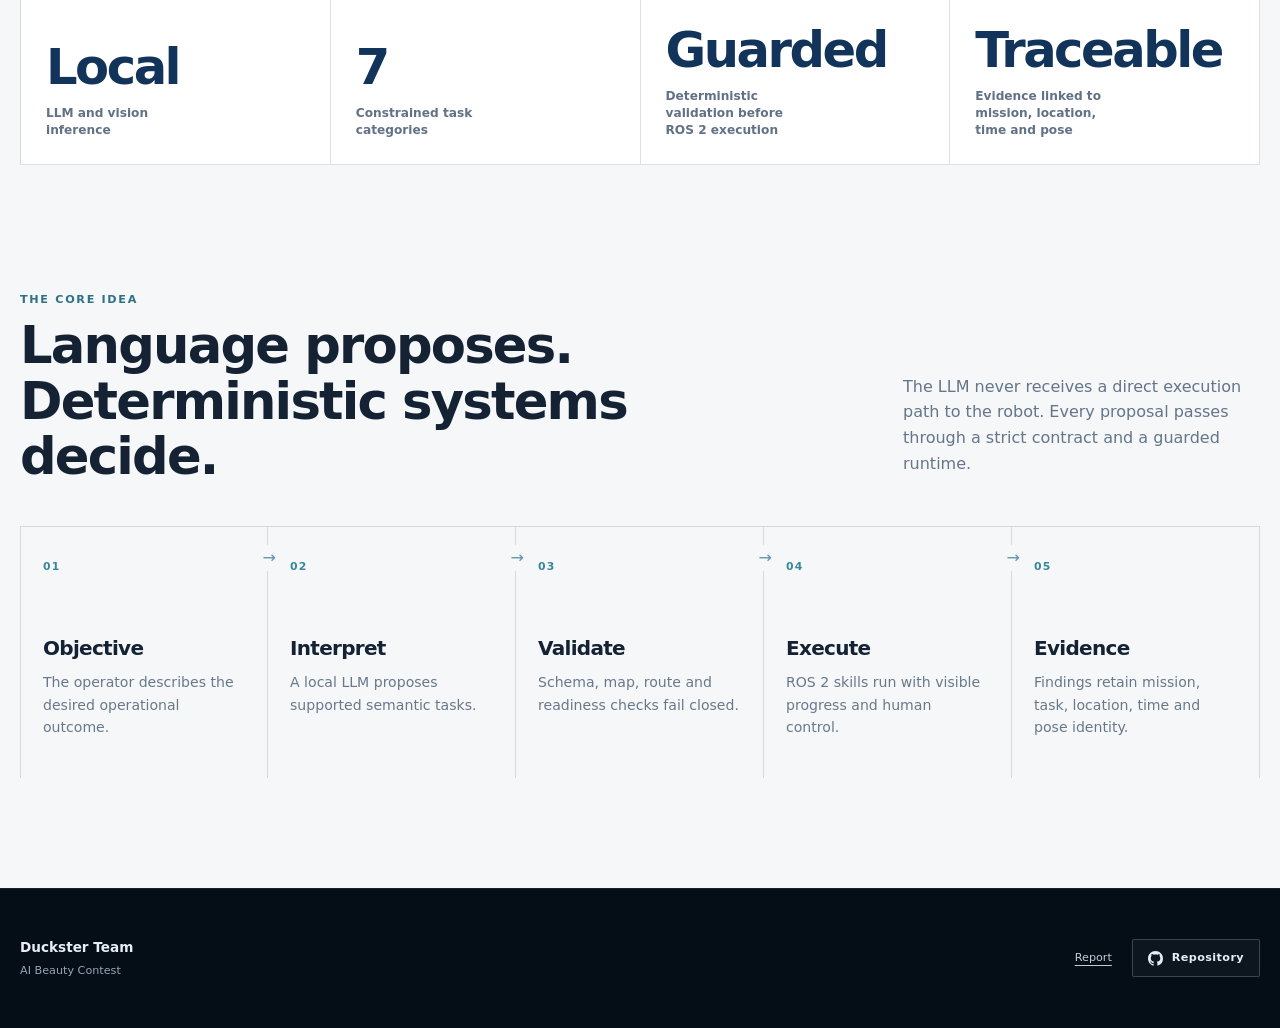
==== commit c645054d: "added repo button" ====
--- a/index.html
+++ b/index.html
@@ -605,7 +605,13 @@
 
   <footer class="site-footer">
     <div><strong data-team-name>Duckster Team</strong><span>AI Beauty Contest</span></div>
-    <div><a data-report-link href="assets/report/AI_Beauty_Contests_v2.pdf" target="_blank" rel="noopener">Report</a></div>
+    <div>
+      <a data-report-link href="assets/report/AI_Beauty_Contests_v2.pdf" target="_blank" rel="noopener">Report</a>
+      <a class="footer-repo" href="https://github.com/ApostolosVarelas/AI_Beauty_Contest" target="_blank" rel="noopener noreferrer">
+        <svg viewBox="0 0 16 16" width="15" height="15" aria-hidden="true" focusable="false"><path fill="currentColor" d="M8 0C3.58 0 0 3.58 0 8c0 3.54 2.29 6.53 5.47 7.59.4.07.55-.17.55-.38 0-.19-.01-.82-.01-1.49-2.01.37-2.53-.49-2.69-.94-.09-.23-.48-.94-.82-1.13-.28-.15-.68-.52-.01-.53.63-.01 1.08.58 1.23.82.72 1.21 1.87.87 2.33.66.07-.52.28-.87.51-1.07-1.78-.2-3.64-.89-3.64-3.95 0-.87.31-1.59.82-2.15-.08-.2-.36-1.02.08-2.12 0 0 .67-.21 2.2.82.64-.18 1.32-.27 2-.27s1.36.09 2 .27c1.53-1.04 2.2-.82 2.2-.82.44 1.1.16 1.92.08 2.12.51.56.82 1.27.82 2.15 0 3.07-1.87 3.75-3.65 3.95.29.25.54.73.54 1.48 0 1.07-.01 1.93-.01 2.2 0 .21.15.46.55.38A8.01 8.01 0 0 0 16 8c0-4.42-3.58-8-8-8Z"/></svg>
+        <span>Repository</span>
+      </a>
+    </div>
   </footer>
 </body>
 </html>
--- a/styles.css
+++ b/styles.css
@@ -1930,6 +1930,33 @@
   text-underline-offset: 4px;
 }
 
+.site-footer a.footer-repo {
+  display: inline-flex;
+  align-items: center;
+  gap: 9px;
+  padding: 9px 15px;
+  color: #e6edf4;
+  background: rgba(255, 255, 255, 0.035);
+  border: 1px solid rgba(255, 255, 255, 0.2);
+  border-radius: 2px;
+  font-weight: 700;
+  letter-spacing: 0.035em;
+  text-decoration: none;
+  transition: transform 150ms ease, background 150ms ease, border-color 150ms ease;
+}
+
+.site-footer a.footer-repo:hover,
+.site-footer a.footer-repo:focus-visible {
+  transform: translateY(-2px);
+  background: rgba(71, 215, 232, 0.1);
+  border-color: rgba(71, 215, 232, 0.55);
+  outline: none;
+}
+
+.footer-repo svg {
+  flex-shrink: 0;
+}
+
 .legal-page {
   min-height: 100vh;
   padding: clamp(45px, 8vw, 110px) max(20px, calc((100vw - 880px) / 2));
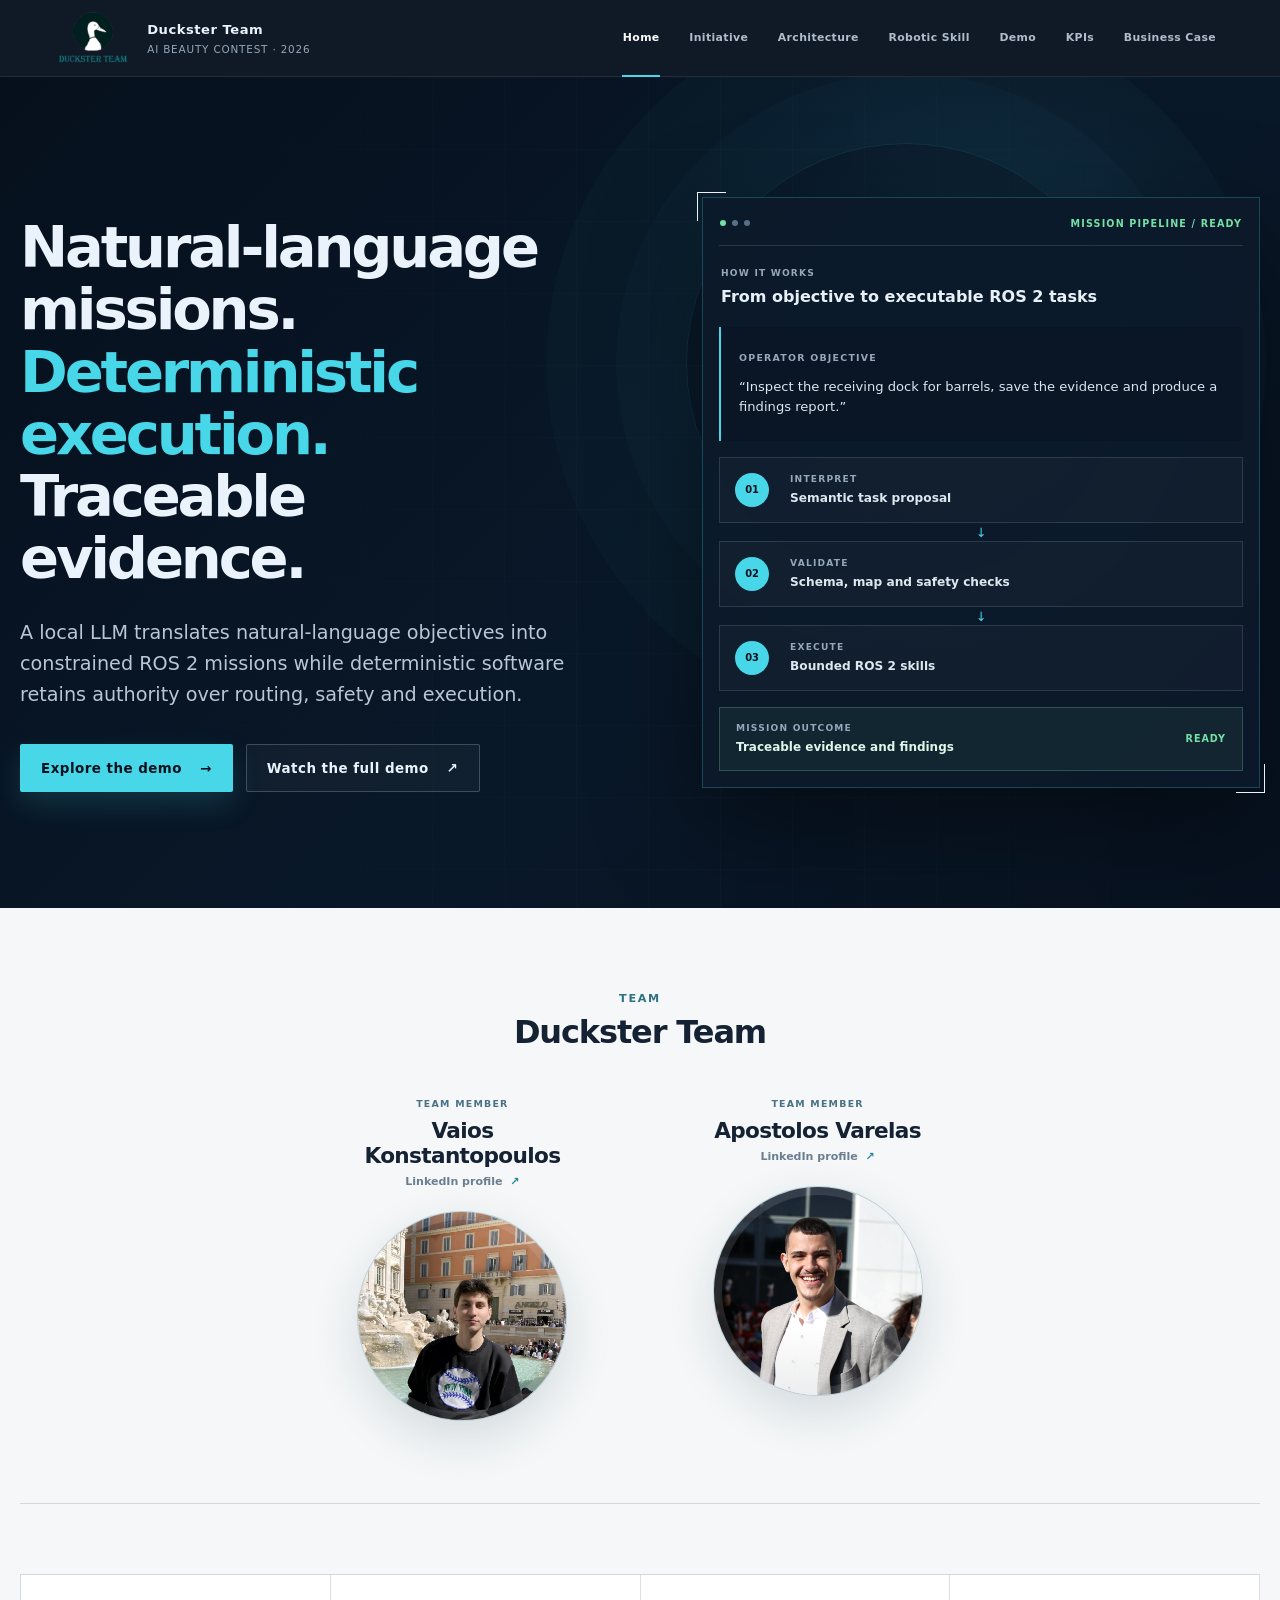
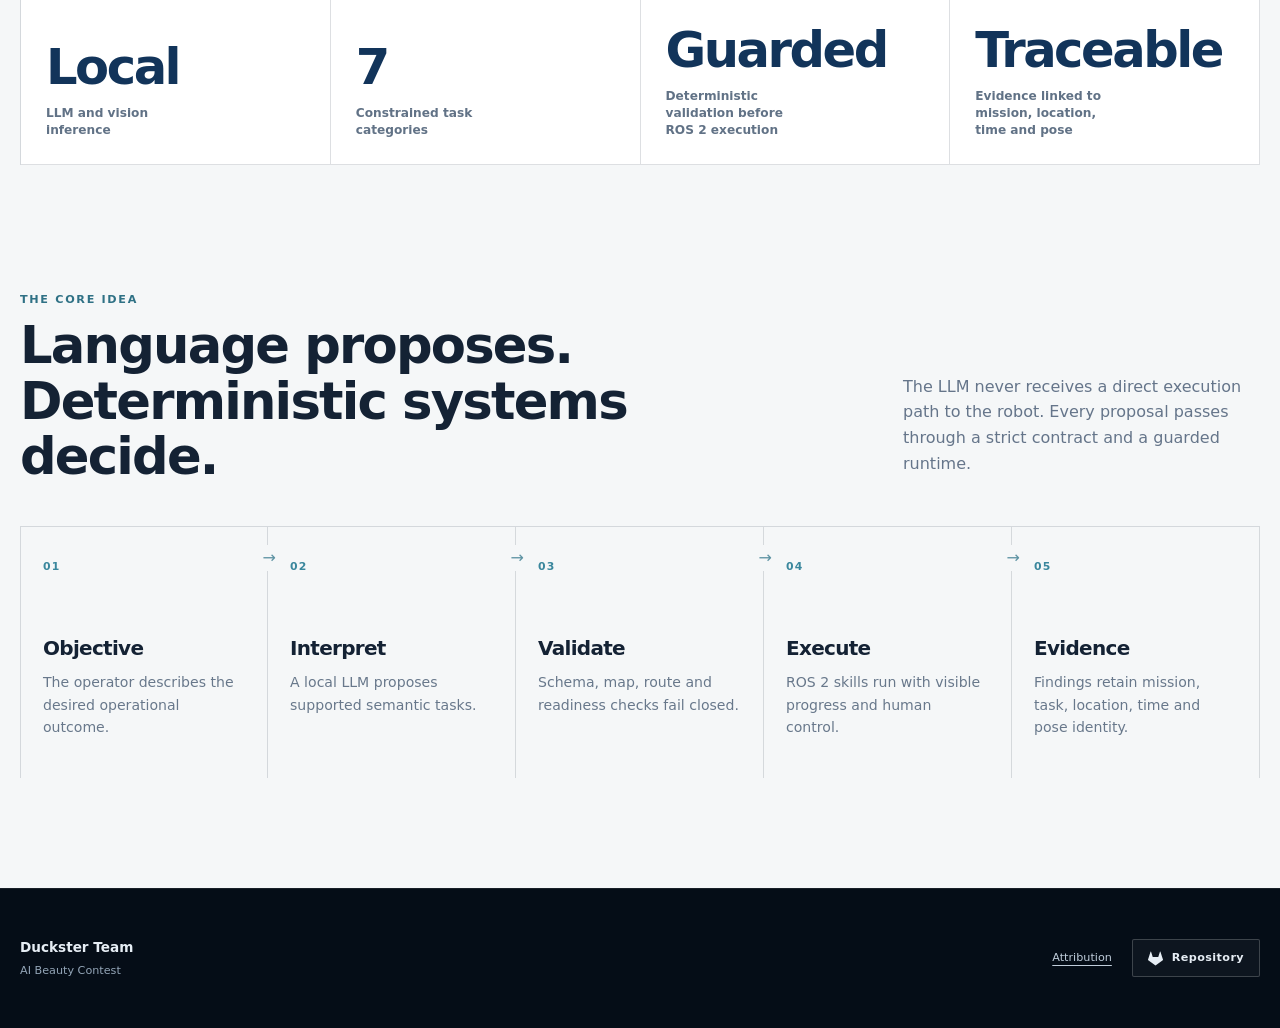
==== commit 7c26dbc0: "code update" ====
--- a/index.html
+++ b/index.html
@@ -51,7 +51,7 @@
           <p class="hero-lead">A local LLM translates natural-language objectives into constrained ROS 2 missions while deterministic software retains authority over routing, safety and execution.</p>
           <div class="hero-actions">
             <button class="button button-primary" type="button" data-tab-target="demo">Explore the demo <span aria-hidden="true">→</span></button>
-            <a class="button button-secondary" data-report-link href="assets/report/AI_Beauty_Contests_v2.pdf" target="_blank" rel="noopener">Read the report</a>
+            <a class="button button-secondary" data-full-demo-link href="https://eagleprojectssrl-my.sharepoint.com/:v:/g/personal/avarelas_eagleprojects_world/IQA8DNFOml-iSKdToeS_zh5WAbs4u4oOSs_feDqh2miq3Ac?nav=eyJyZWZlcnJhbEluZm8iOnsicmVmZXJyYWxBcHAiOiJPbmVEcml2ZUZvckJ1c2luZXNzIiwicmVmZXJyYWxBcHBQbGF0Zm9ybSI6IldlYiIsInJlZmVycmFsTW9kZSI6InZpZXciLCJyZWZlcnJhbFZpZXciOiJNeUZpbGVzTGlua0NvcHkifX0&amp;e=2TYyuM" target="_blank" rel="noopener noreferrer">Watch the full demo <span aria-hidden="true">↗</span></a>
           </div>
         </div>
 
@@ -142,58 +142,102 @@
       <div class="content-shell section-stack">
         <section class="split-feature">
           <div class="feature-image image-project"><img src="assets/demo-highlight-reel-poster.webp" alt="Four-robot mission-control workspace showing planned routes, task activity, LiDAR views and robot cameras"></div>
-          <div class="feature-copy"><span class="section-index">THE PROBLEM</span><h2>Operational knowledge and robotic control speak different languages.</h2><p>Facility and site teams understand what must be inspected. Structured indoor facilities and bounded outdoor areas can both require recurring inspection, yet executing those objectives typically requires ROS 2 expertise, semantic maps, navigation interfaces, sensor configuration and robot-specific commands.</p><blockquote>Enable a non-robotics operator to request, supervise and document a bounded inspection while deterministic software retains execution authority.</blockquote></div>
-        </section>
-
-        <section>
-          <div class="section-heading"><div><span class="section-index">TARGET CUSTOMER</span><h2>A focused workflow for recurring site inspection</h2></div><p>The initial customer is a facility, infrastructure or site operator with recurring visual inspections, defined operational areas and an automation team or integration partner. Indoor candidates include warehouses, industrial buildings and utility rooms; bounded outdoor candidates include logistics yards, agricultural areas, industrial perimeters and infrastructure sites. The warehouse is the first implementation example, not the product boundary.</p></div>
+          <div class="feature-copy"><span class="section-index">THE PROBLEM</span><h2>Operational knowledge and robotic control speak different languages.</h2><p>Facilities and operational sites require recurring inspection, patrolling and monitoring of rooms, workzones, equipment and infrastructure. Indoor settings include warehouses, industrial buildings and utility rooms; bounded outdoor settings include logistics yards, agricultural areas, industrial perimeters and infrastructure sites. Mobile robots can perform part of this work, but requesting a new mission typically demands ROS 2 knowledge, navigation interfaces, semantic maps, sensor configuration and robot-specific commands—creating a gap between the person who understands the operational need and the system capable of executing it.</p><blockquote>Enable a non-robotics operator to request, supervise and document a bounded inspection of a configured operational site while deterministic software retains authority over physical execution and safety-related decisions.</blockquote></div>
+        </section>
+
+        <section>
+          <div class="section-heading"><div><span class="section-index">OPERATIONAL EVIDENCE</span><h2>Published sources establish the need to inspect</h2></div><p>Warehouse-safety and service-robotics evidence supports the operational need. It is cited to show that these environments contain conditions worth inspecting—not to claim that this workflow improves them.</p></div>
+          <div class="method-table" role="table" aria-label="Published operational evidence and interpretation boundaries">
+            <div role="row"><strong role="columnheader">Source</strong><strong role="columnheader">Reported finding</strong><strong role="columnheader">How it is used</strong></div>
+            <div role="row"><span role="cell"><a href="https://www.osha.gov/warehousing/" target="_blank" rel="noopener">OSHA warehousing</a></span><span role="cell">Identifies powered industrial trucks, material handling, hazardous chemicals, slips, trips, falls and robotics among warehouse hazards, and musculoskeletal disorders and workers struck by material-handling equipment among the most common injuries</span><span role="cell">Establishes that warehouses contain conditions worth inspecting</span></div>
+            <div role="row"><span role="cell"><a href="https://www.bls.gov/iif/nonfatal-injuries-and-illnesses-tables/table-1-injury-and-illness-rates-by-industry-2024-national.htm" target="_blank" rel="noopener">U.S. Bureau of Labor Statistics, 2024</a></span><span role="cell">A recordable injury and illness incidence rate of 4.8 cases per 100 full-time workers for warehousing and storage</span><span role="cell">Quantifies the recurring operational exposure that inspection addresses</span></div>
+            <div role="row"><span role="cell"><a href="https://ifr.org/ifr-press-releases/news/service-robots-see-global-growth-boom" target="_blank" rel="noopener">IFR World Robotics 2025</a></span><span role="cell">Almost 200,000 professional service robots sold in 2024, with inspection and maintenance identified as a growing application group</span><span role="cell">Indicates an active professional-service-robot market, not demand for this product</span></div>
+          </div>
+        </section>
+
+        <section class="assumption-note"><strong>Evidence boundary</strong><p>These sources establish that warehouses contain activities and conditions worth inspecting, and that a professional-service-robot market exists. They do not by themselves prove that the proposed robotic workflow will reduce injuries or cost, nor do they establish demand for this particular product—both require customer discovery and a paid pilot.</p></section>
+
+        <section>
+          <div class="section-heading"><div><span class="section-index">TARGET CUSTOMER</span><h2>A focused workflow for recurring site inspection</h2></div><p>The initial customer hypothesis is a warehouse or logistics operator that performs recurring visual inspections and needs a consistent record of the result. The selected use case is supervised warehouse inspection—a concrete implementation example of the broader operational need, not the only intended application. The software is intended to complement, rather than replace, existing robotics, safety and operational procedures.</p></div>
           <div class="method-table" role="table" aria-label="Target stakeholders and operational needs">
             <div role="row"><strong role="columnheader">Stakeholder</strong><strong role="columnheader">Operational need</strong><strong role="columnheader">Application response</strong></div>
-            <div role="row"><span role="cell">Operations, maintenance or safety operator</span><span role="cell">Request and supervise an inspection without constructing ROS 2 commands.</span><span role="cell">Natural-language missions, visible progress, camera and LiDAR views, and independent human controls.</span></div>
-            <div role="row"><span role="cell">Warehouse or facility manager</span><span role="cell">Obtain repeatable coverage and evidence associated with a known mission, location and time.</span><span role="cell">Configured viewpoints, validated tasks, deployment history and evidence-based findings.</span></div>
-            <div role="row"><span role="cell">Automation or robotics lead</span><span role="cell">Introduce flexible missions without allowing generative output to bypass execution constraints.</span><span role="cell">A strict task schema, deterministic routing, bounded execution and explicit readiness checks.</span></div>
-            <div role="row"><span role="cell">Robotics systems integrator</span><span role="cell">Adapt the workflow to another site without rebuilding the complete mission-control application.</span><span role="cell">Configuration-driven semantic maps, inspection viewpoints, targets and launch parameters.</span></div>
-          </div>
-        </section>
-
-        <section>
-          <div class="section-heading"><div><span class="section-index">VALUE</span><h2>One observable workflow</h2></div><p>From a natural-language objective to a documented result, with independent human authority at every stage.</p></div>
+            <div role="row"><span role="cell">Operations, maintenance or safety operator</span><span role="cell">Request and supervise an inspection without constructing ROS 2 commands or robot-specific routes.</span><span role="cell">Natural-language mission requests, visible task progress, camera and LiDAR views, evidence review and independent human controls.</span></div>
+            <div role="row"><span role="cell">Warehouse or facility manager</span><span role="cell">Obtain repeatable inspection coverage and evidence associated with a known mission, location and time.</span><span role="cell">Validated semantic tasks, configured viewpoints, mission history and evidence-based findings reports.</span></div>
+            <div role="row"><span role="cell">Automation or robotics lead</span><span role="cell">Introduce new missions without allowing generative output to bypass navigation and safety constraints.</span><span role="cell">Strict task schemas, deterministic route planning, bounded execution and explicit readiness checks.</span></div>
+            <div role="row"><span role="cell">Robotics systems integrator</span><span role="cell">Configure the solution for another site, robot profile or inspection workflow without rewriting the complete application.</span><span role="cell">Configuration-driven maps, rooms, inspection viewpoints, recognition targets, robot profiles and launch parameters.</span></div>
+          </div>
+        </section>
+
+        <section>
+          <div class="section-heading"><div><span class="section-index">PROPOSED INITIATIVE</span><h2>Language proposes semantic work. Deterministic software decides.</h2></div><p>An LLM-driven mission-control and evidence platform for Unitree Go2 quadruped robots, implemented as two ROS 2 packages and validated first in MuJoCo simulation. The principal contribution is the controlled integration of interpretation, planning, guarded execution, human authority and evidence management in one observable workflow—not the language model in isolation.</p></div>
+          <div class="contract-columns">
+            <article><span class="section-index">IMPLEMENTED CAPABILITIES</span><h3>What the platform provides</h3><ul class="check-list"><li>Natural-language interpretation using a repository-local Qwen3-4B model executed through llama.cpp</li><li>Deterministic fallback handling for supported instructions</li><li>A strict mission schema of predefined navigation, patrol, capture, inspection, return and reporting tasks</li><li>Semantic resolution of named rooms and operational areas</li><li>Deterministic route planning and guarded goal execution</li><li>Independent Stop, cancellation, manual takeover and recovery paths</li><li>Camera and LiDAR visualization through a browser interface</li><li>Evidence identity across mission, robot, task, location, viewpoint, timestamp and pose</li><li>Findings-report generation when explicitly requested</li><li>Single-robot operation and scenario-bounded coordination of four simulated robots</li></ul></article>
+            <article><span class="section-index">AUTHORITY BOUNDARY</span><h3>What the model cannot do</h3><ul class="check-list deny-list"><li>Publish actuator commands</li><li>Invent physical coordinates</li><li>Generate executable code</li><li>Choose arbitrary filesystem paths</li><li>Bypass configured mission constraints</li></ul><p>Deterministic components validate each proposal, resolve physical details and decide whether execution is permitted. During execution the operator supervises from a unified browser workspace containing the semantic map, three-dimensional scene, live camera feeds, LiDAR visualization, task state, mission progress and collected evidence.</p></article>
+          </div>
+        </section>
+
+        <section>
+          <div class="section-heading"><div><span class="section-index">VALUE PROPOSITION</span><h2>One observable workflow</h2></div><p>The proposed value is a reduction in the technical effort required to request, supervise and document a robotic inspection. Operators communicate at the level of operational objectives, rooms and assets.</p></div>
+          <blockquote>Turn an inspection objective for a configured operational site, expressed in natural language, into a guarded and traceable ROS 2 mission—without requiring the operator to write robot commands, and without granting the language model physical control authority.</blockquote>
           <div class="card-grid four-up">
-            <article class="info-card"><span class="card-number">01</span><h3>Accessible</h3><p>Operators request supported missions without constructing ROS 2 command sequences.</p></article>
-            <article class="info-card"><span class="card-number">02</span><h3>Repeatable</h3><p>Configured routes, viewpoints and task contracts replace informal inspection sequences.</p></article>
-            <article class="info-card"><span class="card-number">03</span><h3>Interruptible</h3><p>Stop, cancellation, manual takeover and recovery remain independent of inference.</p></article>
-            <article class="info-card"><span class="card-number">04</span><h3>Traceable</h3><p>Evidence remains bound to its mission, robot, task, location, viewpoint, time and pose.</p></article>
-          </div>
-        </section>
-
-        <section>
-          <div class="section-heading"><div><span class="section-index">VALUE MEASUREMENT</span><h2>Benefits framed as testable hypotheses</h2></div><p>The simulation demonstrates the workflow. Customer value will be claimed only after comparison with the existing inspection process.</p></div>
+            <article class="info-card"><span class="card-number">01</span><h3>Accessibility</h3><p>Operational personnel can request supported missions without constructing ROS 2 command sequences.</p></article>
+            <article class="info-card"><span class="card-number">02</span><h3>Repeatability</h3><p>Inspections use configured routes, viewpoints and task contracts rather than an informal sequence.</p></article>
+            <article class="info-card"><span class="card-number">03</span><h3>Human authority</h3><p>Stop, cancellation, manual takeover and recovery remain independent of the language model.</p></article>
+            <article class="info-card"><span class="card-number">04</span><h3>Traceability</h3><p>Evidence is associated with the mission, robot, task, location, viewpoint, timestamp and measured pose that produced it.</p></article>
+          </div>
+        </section>
+
+        <section>
+          <div class="section-heading"><div><span class="section-index">DIFFERENTIATION</span><h2>Distinguished from representative alternatives</h2></div><p>Each comparison identifies the typical limitation of an existing inspection approach and the specific way this initiative addresses it.</p></div>
+          <div class="method-table" role="table" aria-label="Differentiation from representative inspection approaches">
+            <div role="row"><strong role="columnheader">Approach</strong><strong role="columnheader">Typical limitation</strong><strong role="columnheader">Proposed differentiation</strong></div>
+            <div role="row"><span role="cell">Manual inspection</span><span role="cell">Requires a person to perform and document every patrol directly.</span><span role="cell">Supports repeatable simulated robot missions with automatically associated evidence while retaining human supervision.</span></div>
+            <div role="row"><span role="cell">Fixed scripted robot mission</span><span role="cell">A changed objective may require an engineer to edit or trigger a different predefined sequence.</span><span role="cell">Natural-language interpretation composes supported semantic tasks without changing physical execution interfaces.</span></div>
+            <div role="row"><span role="cell">Engineering-led ROS 2 control</span><span role="cell">Requires robotics knowledge from the mission author.</span><span role="cell">Presents rooms, assets and objectives through an operator-facing mission workspace.</span></div>
+            <div role="row"><span role="cell">Unrestricted LLM-to-robot control</span><span role="cell">Generative output may influence physical execution without a narrow authority boundary.</span><span role="cell">Restricts the model to semantic proposals and keeps coordinates, routing, safety checks and execution deterministic.</span></div>
+            <div role="row"><span role="cell">Disconnected evidence workflow</span><span role="cell">Images and findings may require manual association with their mission.</span><span role="cell">Preserves evidence provenance across runtime, location, mission, robot, task, viewpoint, timestamp and pose.</span></div>
+          </div>
+        </section>
+
+        <section class="assumption-note"><strong>Deployment characteristic</strong><p>Repository-local language and vision models reduce dependence on public inference services, supporting future on-premises evaluation where facility imagery, maps and operational instructions should remain inside the deployment environment. This is a prototype deployment characteristic, not yet a validated customer purchasing requirement.</p></section>
+
+        <section>
+          <div class="section-heading"><div><span class="section-index">VALUE MEASUREMENT</span><h2>Benefits framed as testable hypotheses</h2></div><p>Customer value has not yet been measured at a physical site. Challenge results for mission completion, intervention and visual classification belong to the KPI deliverable; customer labour savings, return on investment and physical-site performance remain future pilot measurements.</p></div>
           <div class="method-table" role="table" aria-label="Value hypotheses and evaluation measures">
-            <div role="row"><strong role="columnheader">Value hypothesis</strong><strong role="columnheader">How it will be measured</strong><strong role="columnheader">Required comparison</strong></div>
-            <div role="row"><span role="cell">Easier mission creation</span><span role="cell">Time and operator actions required to submit and obtain an accepted mission.</span><span role="cell">Natural-language workflow versus the current engineering-led procedure.</span></div>
-            <div role="row"><span role="cell">Reliable execution</span><span role="cell">Mission completion rate with raw attempt counts and bounded failure reasons.</span><span role="cell">Repeated predefined missions under documented conditions.</span></div>
-            <div role="row"><span role="cell">Reduced supervision burden</span><span role="cell">Human intervention count, rate and intervention type.</span><span role="cell">Routine interventions separated from deliberate safety tests.</span></div>
-            <div role="row"><span role="cell">Reliable visible findings</span><span role="cell">False-positive and false-negative rates for each qualified target.</span><span role="cell">Model output versus labelled ground truth.</span></div>
-            <div role="row"><span role="cell">Faster documentation</span><span role="cell">Elapsed time from mission completion to an available findings report.</span><span role="cell">Automated evidence workflow versus the current reporting process.</span></div>
-          </div>
-        </section>
-
-        <section>
-          <div class="section-heading"><div><span class="section-index">SCALABILITY</span><h2>Reuse the mission core; configure the deployment</h2></div><p>New sites still require mapping, inspection design and safety validation, but they do not require a new mission-control application.</p></div>
+            <div role="row"><strong role="columnheader">Value hypothesis</strong><strong role="columnheader">Evaluation measure</strong><strong role="columnheader">Required comparison</strong></div>
+            <div role="row"><span role="cell">Easier mission creation</span><span role="cell">Time and operator actions required to request an accepted mission.</span><span role="cell">Natural-language workflow versus the existing engineering-led procedure.</span></div>
+            <div role="row"><span role="cell">Reliable execution</span><span role="cell">Mission completion rate and bounded failure reasons.</span><span role="cell">Repeated execution of a predefined mission suite.</span></div>
+            <div role="row"><span role="cell">Reduced supervision burden</span><span role="cell">Human-intervention rate and intervention type.</span><span role="cell">Interventions divided by attempted missions, with test interventions reported separately.</span></div>
+            <div role="row"><span role="cell">Reliable visible findings</span><span role="cell">False-positive and false-negative rates.</span><span role="cell">Qualified perception output versus labelled ground truth.</span></div>
+            <div role="row"><span role="cell">Complete evidence</span><span role="cell">Proportion of required viewpoints with attributed evidence.</span><span role="cell">Expected viewpoint set versus stored evidence records.</span></div>
+            <div role="row"><span role="cell">Faster documentation</span><span role="cell">Time from mission completion to an available findings report.</span><span role="cell">Proposed evidence workflow versus the current reporting procedure.</span></div>
+          </div>
+        </section>
+
+        <section>
+          <div class="section-heading"><div><span class="section-index">SCALABILITY</span><h2>Reuse the mission core; configure the deployment</h2></div><p>New sites still require mapping, inspection design, configuration and site-specific safety validation, but they do not require a new mission-control application.</p></div>
           <div class="contract-columns">
-            <article><span class="section-index">REUSABLE PLATFORM</span><h3>Shared across deployments</h3><ul class="check-list"><li>Constrained LLM interface and task schema</li><li>Mission lifecycle and task compiler</li><li>Routing, validation and human-control paths</li><li>Operator interface and ROS 2 integration</li><li>Evidence identity and reporting workflow</li></ul></article>
-            <article><span class="section-index">SITE CONFIGURATION</span><h3>Adapted for each operation</h3><ul class="check-list"><li>Semantic areas and traversable regions</li><li>Patrol seeds and inspection viewpoints</li><li>Authorized recognition targets and presets</li><li>Scene assets and terrain information</li><li>Robot, sensor and locomotion parameters</li></ul></article>
-          </div>
-        </section>
-
-        <section class="boundary-callout"><div><span class="section-index">EVIDENCE BOUNDARY</span><h2>An integrated simulation prototype—not a physical safety claim.</h2></div><p>The repository demonstrates controlled LLM-to-ROS 2 execution in MuJoCo. Physical deployment still requires robot integration, localization, sensor calibration, hardware emergency-stop integration, cybersecurity and site-specific validation.</p></section>
+            <article><span class="section-index">REUSABLE CORE</span><h3>Shared across deployments</h3><ul class="check-list"><li>LLM interface and task schema</li><li>Mission state model and task compiler</li><li>Routing and safety logic</li><li>ROS 2 integration and operator interface</li><li>Perception workflow and evidence pipeline</li></ul></article>
+            <article><span class="section-index">SITE CONFIGURATION</span><h3>Defined for each operation</h3><ul class="check-list"><li>Semantic maps and traversable regions</li><li>Named rooms, zones and aliases</li><li>Patrol seeds and inspection viewpoints</li><li>Recognition targets and mission presets</li><li>Scene assets and terrain information</li><li>Robot, sensor and locomotion parameters</li></ul></article>
+          </div>
+          <div class="method-table" role="table" aria-label="Implemented reuse mechanisms and current evidence boundaries">
+            <div role="row"><strong role="columnheader">Dimension</strong><strong role="columnheader">Reusable mechanism</strong><strong role="columnheader">Current evidence and boundary</strong></div>
+            <div role="row"><span role="cell">Mission reuse</span><span role="cell">Shared semantic task schema and execution workflow.</span><span role="cell">Supports navigation, patrol, capture, inspection, return and reporting.</span></div>
+            <div role="row"><span role="cell">Environment reuse</span><span role="cell">Configuration-driven maps, rooms, routes, viewpoints and targets.</span><span role="cell">Demonstrated across warehouse, agricultural and scanned-location scenarios in the development repository.</span></div>
+            <div role="row"><span role="cell">Robot configuration</span><span role="cell">Robot and locomotion profiles are separate from the language task model.</span><span role="cell">Multiple simulation actors are selectable; physical portability is not yet demonstrated.</span></div>
+            <div role="row"><span role="cell">Fleet extension</span><span role="cell">Namespaces, task allocation, room ownership and route coordination.</span><span role="cell">Demonstrated with four robots in one bounded MuJoCo warehouse; wider production scale is not established.</span></div>
+            <div role="row"><span role="cell">Model deployment</span><span role="cell">Repository-local, hash-verified language and vision assets.</span><span role="cell">Supports repeatable local setup but depends on suitable host compute.</span></div>
+          </div>
+        </section>
+
+        <section class="boundary-callout"><div><span class="section-index">EVIDENCE BOUNDARY</span><h2>An integrated simulation prototype—not a physical safety claim.</h2></div><p>The repository demonstrates software reuse through configuration and controlled LLM-to-ROS 2 execution in MuJoCo, not production-scale autonomous deployment. The next validation step is to measure customer baseline effort and the engineering time required to configure an additional site and robot. Physical deployment still requires robot integration, localization, sensor calibration, hardware emergency-stop integration, cybersecurity and site-specific validation.</p></section>
       </div>
     </section>
 
     <section id="panel-architecture" class="page-panel" role="tabpanel" aria-labelledby="tab-architecture" data-panel="architecture" hidden>
       <div class="page-hero">
         <div><span class="criterion-weight">Criterion 02 · 20%</span><h1>Solution<br>Architecture</h1></div>
-        <p>Semantic interpretation is deliberately separated from physical execution. The LLM proposes what; deterministic components decide whether and how.</p>
+        <p>Semantic interpretation is deliberately separated from physical execution. The LLM may propose what the robot should do; deterministic components decide whether the proposal is valid and how it can be executed.</p>
       </div>
       <div class="content-shell section-stack">
         <section class="architecture-board" aria-labelledby="architecture-heading">
@@ -205,17 +249,45 @@
             <span class="flow-arrow">↓</span>
             <article class="llm-layer"><small>03 · SEMANTIC PROPOSAL ONLY</small><h3>Intent Interpretation</h3><p>Qwen3-4B through llama.cpp with deterministic fallback</p></article>
             <span class="flow-arrow">↓</span>
-            <article><small>04 · VALIDATION</small><h3>Schema & Deterministic Planner</h3><p>Task validation, semantic resolution and mission revision checks</p></article>
+            <article><small>04 · DETERMINISTIC VALIDATION</small><h3>Schema & Mission Model</h3><p>Task fields, rooms, ordering, instruction alignment, revision and export intent</p></article>
             <span class="flow-arrow">↓</span>
-            <article><small>05 · ORCHESTRATION</small><h3>Mission Executive</h3><p>Finite task compilation, queue lifecycle and progress monitoring</p></article>
+            <article><small>05 · ORCHESTRATION</small><h3>Mission Executive & Skill Library</h3><p>Revision-checked queue, finite task compilation and progress monitoring</p></article>
             <span class="flow-arrow">↓</span>
             <article><small>06 · PHYSICAL AUTHORITY</small><h3>Routing & Safety Layer</h3><p>Route validation, clearance, bounded retry and cancellation</p></article>
             <span class="flow-arrow">↓</span>
-            <article><small>07 · EXECUTION</small><h3>ROS 2 Skills & MuJoCo Runtime</h3><p>Navigation, perception, odometry, camera, LiDAR and status</p></article>
+            <article><small>07 · PROCESS BOUNDARY</small><h3>ROS 2 Nodes, Topics & Services</h3><p>Navigation, perception, status, sensor and independent control interfaces</p></article>
+            <span class="flow-arrow">↓</span>
+            <article><small>08 · EXECUTION</small><h3>MuJoCo Robot Runtime</h3><p>Motion, odometry, camera, LiDAR and navigation feedback</p></article>
           </div>
           <div class="support-layers">
             <article><small>HUMAN AUTHORITY</small><h3>Independent Control Paths</h3><p>Stop, cancellation, manual takeover and recovery do not wait for the LLM.</p></article>
-            <article><small>OUTCOMES</small><h3>Perception & Evidence</h3><p>Visual analysis, provenance, qualification and PDF reporting.</p></article>
+            <article><small>OPTIONAL FOUR-ROBOT PATH</small><h3>Fleet Coordination</h3><p>Robot allocation, room ownership, route admission, peer coordination and charger reservations.</p></article>
+            <article><small>OUTCOMES</small><h3>Perception & Evidence</h3><p>Authorized visual analysis, qualification, identity-bound evidence and PDF reporting.</p></article>
+          </div>
+        </section>
+
+        <section>
+          <div class="section-heading"><div><span class="section-index">AUTHORITY BOUNDARY</span><h2>Proposal authority is not execution authority</h2></div><p>No model response can override a deterministic rejection. Operator safety controls remain available without inference.</p></div>
+          <div class="contract-columns architecture-authority">
+            <article>
+              <span class="section-index">MODEL OUTPUT</span>
+              <h3>Seven semantic task categories only</h3>
+              <div class="task-vocabulary" aria-label="Task vocabulary available to the language model">
+                <code>navigate_room</code><code>navigate_point</code><code>patrol_room</code><code>capture_room</code><code>inspect_room</code><code>return_station</code><code>report</code>
+              </div>
+              <p>Qwen3-4B runs locally through llama.cpp with temperature zero, reasoning disabled and a strict JSON response schema. A bounded deterministic parser handles supported safety commands and provides a fallback for ordinary instructions.</p>
+            </article>
+            <article>
+              <span class="section-index">DETERMINISTIC OWNERSHIP</span>
+              <h3>Everything that can affect the robot or filesystem</h3>
+              <ul class="check-list">
+                <li>Schema, task order, semantic-map and instruction-alignment validation</li>
+                <li>Mission revisions, queue changes and runtime-generation identity</li>
+                <li>Coordinates, route selection, fleet allocation and physical goal admission</li>
+                <li>Clearance decisions, cancellation, Stop, manual takeover and recovery</li>
+                <li>Perception qualification and persistent media or report authorization</li>
+              </ul>
+            </article>
           </div>
         </section>
 
@@ -227,9 +299,10 @@
             <div role="row"><span role="cell">Intent interpretation</span><span role="cell">Convert natural language into a supported semantic mission proposal.</span><span role="cell"><code>llm_planner.py</code><br><code>intent.py</code></span></div>
             <div role="row"><span role="cell">Schema and mission model</span><span role="cell">Restrict task types and fields, validate values and apply revision-checked mission changes.</span><span role="cell"><code>schema.py</code><br><code>mission.py</code></span></div>
             <div role="row"><span role="cell">Executive and skill compiler</span><span role="cell">Compile accepted tasks into finite steps, manage lifecycle and record outcomes.</span><span role="cell"><code>task_execution.py</code><br><code>executive_node.py</code></span></div>
-            <div role="row"><span role="cell">Routing and safety</span><span role="cell">Resolve valid routes and reject stale, blocked or unsupported goals before execution.</span><span role="cell"><code>planner.py</code><br><code>navigation_safety.py</code></span></div>
-            <div role="row"><span role="cell">Perception and evidence</span><span role="cell">Process authorized visual requests and preserve qualification and report provenance.</span><span role="cell"><code>perception_worker_node.py</code><br><code>reporting.py</code></span></div>
-            <div role="row"><span role="cell">Robot runtime</span><span role="cell">Simulate motion and publish navigation status, odometry, camera and LiDAR data.</span><span role="cell"><code>simulator_node.py</code><br><code>camera_pipeline.py</code></span></div>
+            <div role="row"><span role="cell">Routing and safety</span><span role="cell">Resolve routes, check clearance and reject stale, blocked or unsupported goals.</span><span role="cell"><code>planner.py</code><br><code>route_alternatives.py</code><br><code>navigation_safety.py</code></span></div>
+            <div role="row"><span role="cell">Fleet coordination</span><span role="cell">Allocate robots and coordinate rooms, routes, peers and chargers.</span><span role="cell"><code>fleet_coordinator_node.py</code><br><code>fleet_scheduler.py</code></span></div>
+            <div role="row"><span role="cell">Perception and evidence</span><span role="cell">Process authorized visual requests and preserve evidence identity, qualification and report provenance.</span><span role="cell"><code>perception_worker_node.py</code><br><code>perception_validation.py</code><br><code>reporting.py</code></span></div>
+            <div role="row"><span role="cell">Robot runtime</span><span role="cell">Simulate locomotion and publish odometry, camera, LiDAR and navigation status.</span><span role="cell"><code>simulator_node.py</code><br><code>fleet_simulator_node.py</code></span></div>
           </div>
         </section>
 
@@ -238,11 +311,11 @@
           <ol class="execution-steps">
             <li><span>01</span><h3>Bind context</h3><p>Attach the request to the active runtime, location and mission revision.</p></li>
             <li><span>02</span><h3>Interpret</h3><p>Qwen3-4B or the deterministic fallback proposes supported semantic work.</p></li>
-            <li><span>03</span><h3>Validate</h3><p>Reject unknown fields, invalid values, unsupported tasks and unresolved locations.</p></li>
+            <li><span>03</span><h3>Validate</h3><p>Reject unknown fields, invalid values, unsupported tasks, unresolved locations and unauthorized exports.</p></li>
             <li><span>04</span><h3>Check revision</h3><p>Prevent a delayed planning response from overwriting a newer operator instruction.</p></li>
-            <li><span>05</span><h3>Compile</h3><p>Convert accepted tasks into finite navigation, capture, inspection or reporting steps.</p></li>
-            <li><span>06</span><h3>Execute</h3><p>Validate physical goals and publish only bounded commands through ROS 2.</p></li>
-            <li><span>07</span><h3>Attribute</h3><p>Update progress and bind accepted evidence to the active task, viewpoint, time and pose.</p></li>
+            <li><span>05</span><h3>Commit & compile</h3><p>Atomically apply the mission patch, then convert tasks into finite skill steps.</p></li>
+            <li><span>06</span><h3>Admit & execute</h3><p>Validate routes, fleet conflicts and physical goals before ROS 2 publication.</p></li>
+            <li><span>07</span><h3>Verify & attribute</h3><p>Require fresh identity-matched feedback and bind evidence to runtime, robot, mission, task, location, viewpoint, time and pose.</p></li>
           </ol>
         </section>
 
@@ -258,19 +331,24 @@
             <div role="row"><span role="cell"><code>/go2/demo/stop</code><br><code>/go2/nav/cancel</code><br><code>/go2/recover_upright</code></span><span role="cell"><code>Trigger</code> services</span><span role="cell">Provide stopping, navigation cancellation and recovery independently of inference.</span></div>
             <div role="row"><span role="cell"><code>/go2/demo/manual_override</code><br><code>/go2/manual/cmd_vel</code></span><span role="cell"><code>SetBool</code><br><code>Twist</code></span><span role="cell">Transfer and release bounded manual-control authority.</span></div>
           </div>
-        </section>
-
-        <section>
-          <div class="section-heading"><div><span class="section-index">FAIL-CLOSED DESIGN</span><h2>Representative safeguards</h2></div><p>Unsupported or stale work stops before a physical goal is issued.</p></div>
+          <p class="table-note">Fleet operation applies the same roles under robot-specific namespaces while the fleet coordinator maintains shared room, route and charging constraints.</p>
+        </section>
+
+        <section>
+          <div class="section-heading"><div><span class="section-index">FAIL-CLOSED DESIGN</span><h2>Representative safeguards</h2></div><p>When a mandatory precondition is not satisfied, work is rejected, quarantined, held, made unavailable or retried only within a finite bound.</p></div>
           <div class="safety-grid">
-            <article><h3>Invalid model output</h3><p>Unknown tasks, fields and out-of-range values are rejected.</p></article>
-            <article><h3>Unknown location</h3><p>Semantic references must resolve exactly against the active map.</p></article>
-            <article><h3>Blocked route</h3><p>Goals require traversability and sufficient configured clearance.</p></article>
-            <article><h3>Stale identity</h3><p>Mission revision and runtime generation prevent delayed work from leaking forward.</p></article>
-            <article><h3>Operator intervention</h3><p>Independent controls cancel or hold active motion without LLM participation.</p></article>
+            <article><h3>Invalid model output</h3><p>Unknown tasks, fields or out-of-range values produce no robot command.</p></article>
+            <article><h3>Ambiguous location</h3><p>Semantic references must resolve exactly or the operator receives a clarification.</p></article>
+            <article><h3>Stale plan or runtime</h3><p>Mission revision and runtime generation reject or quarantine delayed work.</p></article>
+            <article><h3>Blocked or unsafe goal</h3><p>The robot holds unless an eligible bounded route alternative remains.</p></article>
             <article><h3>Missing model or sensor</h3><p>Readiness, freshness and timeout checks keep dependent functionality unavailable.</p></article>
-          </div>
-        </section>
+            <article><h3>Fleet conflict</h3><p>Room ownership, route admission and peer coordination make work wait, yield or reassign.</p></article>
+            <article><h3>Unqualified perception</h3><p>An unavailable or inconclusive result cannot become a positive or negative object claim.</p></article>
+            <article><h3>Operator intervention</h3><p>Stop, cancellation and manual ownership cancel or hold motion without LLM participation.</p></article>
+          </div>
+        </section>
+
+        <section class="boundary-callout"><div><span class="section-index">VALIDATION BOUNDARY</span><h2>Repeatable simulation architecture—not certified functional safety.</h2></div><p>ROS 2 Humble provides explicit process boundaries and standard interfaces; MuJoCo provides a reproducible environment for locomotion, navigation, camera and LiDAR integration. These controls constrain demonstrated simulation behavior, but they do not constitute physical-robot safety certification.</p></section>
       </div>
     </section>
 
@@ -368,6 +446,24 @@
           <div class="demo-copy"><span class="section-index">REPRESENTATIVE MISSION</span><h2>Receiving-dock inspection</h2><blockquote>“Inspect the receiving dock for barrels, save the evidence and produce a findings report.”</blockquote><p>The operator observes plan acceptance, route execution, camera evidence, mission progress and the terminal findings artifact from one browser workspace.</p></div>
         </section>
 
+        <section class="full-demo-card" aria-labelledby="full-demo-heading">
+          <div class="full-demo-copy">
+            <span class="section-index">FULL RECORDING</span>
+            <h2 id="full-demo-heading">Watch the complete demonstration</h2>
+            <p>The uncut submission recording follows the whole operator journey in one continuous take: choosing an operation, creating and running a mission, reviewing evidence, coordinating a four-robot fleet and reusing the mission core across deployments.</p>
+            <a class="button button-primary" data-full-demo-link href="https://eagleprojectssrl-my.sharepoint.com/:v:/g/personal/avarelas_eagleprojects_world/IQA8DNFOml-iSKdToeS_zh5WAbs4u4oOSs_feDqh2miq3Ac?nav=eyJyZWZlcnJhbEluZm8iOnsicmVmZXJyYWxBcHAiOiJPbmVEcml2ZUZvckJ1c2luZXNzIiwicmVmZXJyYWxBcHBQbGF0Zm9ybSI6IldlYiIsInJlZmVycmFsTW9kZSI6InZpZXciLCJyZWZlcnJhbFZpZXciOiJNeUZpbGVzTGlua0NvcHkifX0&amp;e=2TYyuM" target="_blank" rel="noopener noreferrer">Watch the full MP4 demo <span aria-hidden="true">↗</span></a>
+            <small>Hosted on the team’s corporate OneDrive. The chapters below are excerpts from this same recording.</small>
+          </div>
+          <dl class="full-demo-facts">
+            <div><dt>Duration</dt><dd>15:01</dd></div>
+            <div><dt>Resolution</dt><dd>1920 × 1080</dd></div>
+            <div><dt>Frame rate</dt><dd>60 fps</dd></div>
+            <div><dt>Format</dt><dd>MP4 · H.264 / AAC</dd></div>
+            <div><dt>File size</dt><dd>102 MiB</dd></div>
+            <div><dt>Execution</dt><dd>MuJoCo via ROS 2</dd></div>
+          </dl>
+        </section>
+
         <section class="demo-library" aria-labelledby="demo-chapters-heading">
           <div class="section-heading demo-library-heading">
             <div><span class="section-index">RECORDED WALKTHROUGH</span><h2 id="demo-chapters-heading">Explore the platform chapter by chapter</h2></div>
@@ -432,14 +528,21 @@
     <section id="panel-kpis" class="page-panel" role="tabpanel" aria-labelledby="tab-kpis" data-panel="kpis" hidden>
       <div class="page-hero">
         <div><span class="criterion-weight">Criterion 05 · 15%</span><h1>KPIs and<br>Results</h1></div>
-        <p>Measured results are reported with raw counts, documented conditions and an explicit simulation evidence boundary.</p>
+        <p>The final sealed campaign reports raw counts, fixed operational definitions, decision thresholds and an explicit simulation evidence boundary.</p>
       </div>
       <div class="content-shell section-stack">
         <section class="kpi-grid" data-kpi-grid>
           <article><span>MISSION COMPLETION</span><strong data-kpi="missionCompletion">20 / 20</strong><small>successful / attempted nominal missions; 5/5 in every scenario</small></article>
-          <article><span>UNPLANNED HUMAN INTERVENTION</span><strong data-kpi="humanIntervention">0% each</strong><small>0/15 single-robot missions · 0/5 fleet missions</small></article>
+          <article><span>MISSIONS WITH UNPLANNED INTERVENTION</span><strong data-kpi="humanIntervention">0 / 20</strong><small>0%; planned setup and safety supervision excluded</small></article>
           <article><span>FALSE POSITIVES</span><strong data-kpi="falsePositive">0 / 10</strong><small>qualified barrel queries / ground-truth negatives</small></article>
           <article><span>FALSE NEGATIVES</span><strong data-kpi="falseNegative">0 / 10</strong><small>qualified barrel queries / ground-truth positives</small></article>
+        </section>
+
+        <section class="kpi-audit-strip" aria-label="Sealed campaign identity and scope">
+          <article><small>EVALUATION MEDIUM</small><strong>MuJoCo</strong><span>Simulation only</span></article>
+          <article><small>TRIAL MATRIX</small><strong>4 × 5</strong><span>20 nominal missions</span></article>
+          <article><small>CAMPAIGN</small><strong>26 Aug 2026</strong><span>Frozen sealed evaluation</span></article>
+          <article><small>PACKAGE INTEGRITY</small><strong>6 / 6</strong><span>No hash mismatches</span></article>
         </section>
 
         <section>
@@ -450,6 +553,20 @@
             <div role="row"><span role="cell">Maintenance Bay inspection for tool chest and air compressor</span><span role="cell">5 / 5 · 100%</span><span role="cell">72.848 / 77.332 / 83.594 s</span></div>
             <div role="row"><span role="cell">Receiving Dock inspection with findings PDF</span><span role="cell">5 / 5 · 100%</span><span role="cell">146.635 / 150.708 / 152.161 s</span></div>
             <div role="row"><span role="cell">Four-robot fleet warehouse inspection</span><span role="cell">5 / 5 · 100%</span><span role="cell">356.098 / 370.870 / 375.604 s</span></div>
+          </div>
+        </section>
+
+        <section>
+          <div class="section-heading"><div><span class="section-index">OPERATIONAL DEFINITIONS</span><h2>Every result has a fixed denominator and decision rule</h2></div><p>The workbook defines what counts, what is excluded and what result triggers investigation before interpreting the campaign.</p></div>
+          <div class="method-table" role="table" aria-label="KPI operational definitions and decision rules">
+            <div role="row"><strong role="columnheader">KPI and formula</strong><strong role="columnheader">Success criterion</strong><strong role="columnheader">Measurement boundary</strong></div>
+            <div role="row"><span role="cell">Successful nominal missions / attempted nominal missions</span><span role="cell">100%; investigate any run below 100%</span><span role="cell">All expected tasks, viewpoints and requested durable artifacts must succeed</span></div>
+            <div role="row"><span role="cell">Missions with ≥1 unplanned intervention / attempted missions</span><span role="cell">0%; investigate any unplanned intervention</span><span role="cell">Pre-run setup, passive observation and planned safety actions are excluded</span></div>
+            <div role="row"><span role="cell">FP / (FP + TN)</span><span role="cell">≤5%; investigate any safety-significant false positive</span><span role="cell">Final labelled negative <code>barrel</code>/<code>barrels</code> cases only</span></div>
+            <div role="row"><span role="cell">FN / (FN + TP)</span><span role="cell">≤5%; investigate any safety-significant false negative</span><span role="cell">Final labelled positive <code>barrel</code>/<code>barrels</code> cases only</span></div>
+            <div role="row"><span role="cell">Completed required viewpoints / required viewpoints</span><span role="cell">100%; any missing viewpoint triggers review</span><span role="cell">Requires an accepted evidence record for the configured inspection pose</span></div>
+            <div role="row"><span role="cell">Created requested images / expected requested images</span><span role="cell">100%; any missing durable image triggers review</span><span role="cell">Only instructions that explicitly requested permanent image retention</span></div>
+            <div role="row"><span role="cell">Generated requested reports / requested reports</span><span role="cell">100%; any missing requested PDF triggers review</span><span role="cell">Recorder-boundary availability; not browser rendering or full generation latency</span></div>
           </div>
         </section>
 
@@ -467,13 +584,15 @@
         </section>
 
         <section>
-          <div class="section-heading"><div><span class="section-index">PERCEPTION & INTERPRETATION</span><h2>Qualified scope, stated narrowly</h2></div><p>Classification results apply only to the authorized barrel class and equivalent <code>barrels</code> query in the frozen simulated scene and render configuration.</p></div>
-          <div class="method-table" role="table" aria-label="Perception qualification and instruction regression results">
+          <div class="section-heading"><div><span class="section-index">PERCEPTION & SUPPORTING CHECKS</span><h2>Qualified scope, stated narrowly</h2></div><p>Classification results apply only to the authorized barrel class and equivalent <code>barrels</code> query in the frozen simulated scene and render configuration.</p></div>
+          <div class="method-table" role="table" aria-label="Perception qualification and supplementary evaluation checks">
             <div role="row"><strong role="columnheader">Measure</strong><strong role="columnheader">Measured result</strong><strong role="columnheader">Boundary</strong></div>
             <div role="row"><span role="cell">Perception confusion matrix</span><span role="cell">TP 10 · TN 10 · FP 0 · FN 0</span><span role="cell">Two qualified query forms; five positive and five negative cases each</span></div>
             <div role="row"><span role="cell">Precision and recall</span><span role="cell">100% / 100%</span><span role="cell">Qualified barrel scope only; other objects and physical imagery remain unqualified, and calibration/final-case disjointness is not fully evidenced</span></div>
+            <div role="row"><span role="cell">Fleet conflict-free completion</span><span role="cell">5/5 · 100%</span><span role="cell">Supplementary result limited to the tested four-robot fleet scenario</span></div>
             <div role="row"><span role="cell">Instruction regression</span><span role="cell">37/37 cases · 100%</span><span role="cell">Supporting evidence; artifact did not match the active campaign configuration</span></div>
-            <div role="row"><span role="cell">Instruction latency</span><span role="cell">6.679 s mean · 18.324 s maximum</span><span role="cell">80% local-model backend coverage across the 30 cases that expected it</span></div>
+            <div role="row"><span role="cell">Local-model instruction coverage</span><span role="cell">24/30 · 80%</span><span role="cell">Coverage within the supplementary regression; not a mission-completion KPI</span></div>
+            <div role="row"><span role="cell">Instruction latency</span><span role="cell">6.679 s mean · 18.324 s maximum</span><span role="cell">Measured within the supplementary instruction regression</span></div>
           </div>
         </section>
 
@@ -482,13 +601,15 @@
           <div class="method-table" role="table" aria-label="KPI evaluation protocol">
             <div role="row"><strong role="columnheader">Protocol element</strong><strong role="columnheader">Recorded condition</strong><strong role="columnheader">Evidence boundary</strong></div>
             <div role="row"><span role="cell">Runtime</span><span role="cell">ROS 2 Humble · Python 3.10.12 · MuJoCo 3.10.0 · Ubuntu 22.04 under WSL2</span><span role="cell">Simulation only</span></div>
-            <div role="row"><span role="cell">Hardware</span><span role="cell">AMD Ryzen 7 3700X · NVIDIA GeForce RTX 3070 8 GiB · approximately 16 GiB system memory</span><span role="cell">Documented evaluation machine</span></div>
+            <div role="row"><span role="cell">Hardware</span><span role="cell">AMD Ryzen 7 3700X · 16 logical cores · NVIDIA GeForce RTX 3070 8 GiB · approximately 15.58 GiB RAM</span><span role="cell">Documented evaluation machine</span></div>
             <div role="row"><span role="cell">Trial design</span><span role="cell">Five exact-wording trials for each of four scenarios</span><span role="cell">Three single-robot scenarios in one shared launch; each fleet trial used a fresh launch</span></div>
-            <div role="row"><span role="cell">Package integrity</span><span role="cell">6/6 KPI package manifests passed integrity validation</span><span role="cell">No hash mismatch and no uncommitted raw-log tail</span></div>
-          </div>
-        </section>
-
-        <section class="boundary-callout"><div><span class="section-index">INCOMPLETE ACCEPTANCE</span><h2>Positive nominal verdict—not full automatic acceptance.</h2></div><p>The planned Stop, manual-control and recovery suite was not executed; formal fleet conflict-free completion remains unknown because every fleet observation contained telemetry gaps; the formal screenshot and operator-note sets are incomplete; no complete application-wide random seed was supplied; and no result establishes physical-robot safety or customer-site performance.</p></section>
+            <div role="row"><span role="cell">Configuration</span><span role="cell">Single robot: guarded PGTT with locally qualified perception · Fleet: four robot-specific controllers</span><span role="cell">Results from the two configuration groups remain separate</span></div>
+            <div role="row"><span role="cell">Frozen identity</span><span role="cell"><code>8529f808adf42b3b3515627c3c3e9371455ba4cd</code></span><span role="cell">Git commit recorded by the nominal packages</span></div>
+            <div role="row"><span role="cell">Package integrity</span><span role="cell">6/6 KPI package manifests passed integrity validation</span><span role="cell">No hash mismatch and no uncommitted raw-log tail; logical completeness remained false</span></div>
+          </div>
+        </section>
+
+        <section class="boundary-callout"><div><span class="section-index">INCOMPLETE ACCEPTANCE</span><h2>Positive nominal verdict—not full automatic acceptance.</h2></div><p>The planned Stop, manual-control and recovery suite was not executed; formal screenshot evidence and operator notes are incomplete; logical package completeness therefore remained false despite valid package integrity; no complete application-wide random seed was supplied; and no result establishes physical-robot safety, universal perception performance or customer-site performance.</p></section>
       </div>
     </section>
 
@@ -514,7 +635,7 @@
         <section class="business-metrics">
           <article><small>ESTIMATED DELIVERY COST</small><strong>€18,400</strong><span>Including 15% contingency</span></article>
           <article><small>DIRECT CONTRIBUTION</small><strong>€6,600</strong><span>Per initial pilot</span></article>
-          <article><small>CONTRIBUTION MARGIN</small><strong>26%</strong><span>Early-pilot assumption</span></article>
+          <article><small>CONTRIBUTION MARGIN</small><strong>26.4%</strong><span>Early-pilot assumption</span></article>
           <article><small>ANNUAL RECURRING PACKAGE</small><strong>€16,000</strong><span>Software and support</span></article>
         </section>
 
@@ -565,16 +686,53 @@
         </section>
 
         <section>
-          <div class="section-heading"><div><span class="section-index">FIRST-YEAR SCENARIOS</span><h2>Transparent consequences, not sales forecasts</h2></div><p>A conversion means one pilot customer also purchases onboarding plus one annual software and support package within the same year.</p></div>
-          <div class="method-table" role="table" aria-label="Illustrative first-year revenue scenarios">
-            <div role="row"><strong role="columnheader">Scenario</strong><strong role="columnheader">Commercial activity</strong><strong role="columnheader">Illustrative economics</strong></div>
-            <div role="row"><span role="cell">Conservative</span><span role="cell">1 paid pilot · 0 production conversions</span><span role="cell">€25,000 revenue · €6,600 contribution · 26% margin · €0 year-end recurring revenue</span></div>
-            <div role="row"><span role="cell">Base</span><span role="cell">3 paid pilots · 1 production conversion</span><span role="cell">€99,000 revenue · €34,800 contribution · 35% margin · €16,000 year-end recurring revenue</span></div>
-            <div role="row"><span role="cell">Upside</span><span role="cell">6 paid pilots · 3 production conversions</span><span role="cell">€222,000 revenue · €84,600 contribution · 38% margin · €48,000 year-end recurring revenue</span></div>
-          </div>
-        </section>
-
-        <section class="boundary-callout"><div><span class="section-index">ILLUSTRATIVE CUSTOMER VALUE</span><h2>€43,750 baseline → €5,875 net annual benefit</h2></div><p>Assume a camera-instrumented facility performs four 1.25-hour inspection rounds per day, 250 working days, at €35 per hour. A 50% reduction in active human time saves €21,875; after €16,000 annual software and support, €5,875 remains. Under these assumptions, the €8,000 onboarding fee pays back in approximately 16 months. Robot hardware and physical integration remain excluded.</p></section>
+          <div class="section-heading"><div><span class="section-index">PRODUCTIZATION & OPERATING MODEL</span><h2>Separate sunk prototype effort from forward investment</h2></div><p>The three-year model adds the work required to turn the current demonstrator into a supportable product and keeps fixed operating costs separate from delivery costs.</p></div>
+          <div class="method-table" role="table" aria-label="Productization and operating assumptions">
+            <div role="row"><strong role="columnheader">Model element</strong><strong role="columnheader">Planning assumption</strong><strong role="columnheader">Treatment</strong></div>
+            <div role="row"><span role="cell">Existing prototype effort</span><span role="cell">160 person-days</span><span role="cell">Unverified reconstruction; treated as sunk effort in the forward model</span></div>
+            <div role="row"><span role="cell">Production hardening</span><span role="cell">120 person-days × €400 per day</span><span role="cell">€48,000 year-zero investment</span></div>
+            <div role="row"><span role="cell">Fixed operating overhead</span><span role="cell">€20,000 · €25,000 · €30,000</span><span role="cell">Applied in years one, two and three respectively</span></div>
+            <div role="row"><span role="cell">Third-party LLM consumption</span><span role="cell">€0 per mission in the base case</span><span role="cell">Local model; electricity and platform compute remain in other cost allowances</span></div>
+          </div>
+        </section>
+
+        <section class="business-metrics" aria-label="Three-year base-case summary">
+          <article><small>PRODUCTION HARDENING</small><strong>€48k</strong><span>One-time year-zero investment</span></article>
+          <article><small>3-YEAR BASE REVENUE</small><strong>€795k</strong><span>Illustrative commercial model</span></article>
+          <article><small>3-YEAR BASE NET CASH</small><strong>€207.4k</strong><span>After hardening and fixed overhead</span></article>
+          <article><small>BASE CASH BREAK-EVEN</small><strong>≈18 mo</strong><span>Linear monthly approximation</span></article>
+        </section>
+
+        <section>
+          <div class="section-heading"><div><span class="section-index">THREE-YEAR SCENARIOS</span><h2>Transparent consequences, not sales forecasts</h2></div><p>Each scenario applies the same pilot, onboarding and recurring-package unit economics. Net cash includes the €48,000 production-hardening investment and three years of fixed operating overhead.</p></div>
+          <div class="method-table" role="table" aria-label="Illustrative three-year business scenarios">
+            <div role="row"><strong role="columnheader">Scenario</strong><strong role="columnheader">Three-year activity</strong><strong role="columnheader">Illustrative outcome</strong></div>
+            <div role="row"><span role="cell">Conservative</span><span role="cell">6 pilots · 2 new sites · 1 renewal</span><span role="cell">€214,000 revenue · −€42,400 net cash · no break-even within 36 months</span></div>
+            <div role="row"><span role="cell">Base</span><span role="cell">19 pilots · 10 new sites · 5 renewals</span><span role="cell">€795,000 revenue · €207,400 net cash · break-even around month 18</span></div>
+            <div role="row"><span role="cell">Upside</span><span role="cell">38 pilots · 19 new sites · 12 renewals</span><span role="cell">€1,598,000 revenue · €544,800 net cash · break-even around month 9</span></div>
+          </div>
+        </section>
+
+        <section class="boundary-callout"><div><span class="section-index">ILLUSTRATIVE CUSTOMER VALUE</span><h2>€43,750 baseline → €5,875 net annual benefit</h2></div><p>Assume a camera-instrumented facility performs four 1.25-hour inspection rounds per day, 250 working days, at €35 per hour. A 50% reduction in active human time saves €21,875; after €16,000 annual software and support, €5,875 remains. Under these assumptions, the €8,000 onboarding fee pays back in approximately 16.3 months. Compatible robot hardware and physical integration remain excluded.</p></section>
+
+        <section>
+          <div class="section-heading"><div><span class="section-index">SENSITIVITY</span><h2>The result depends most on realized value and delivery efficiency</h2></div><p>The workbook varies one assumption at a time. These checks expose where customer economics or vendor contribution can fail before commercial validation.</p></div>
+          <div class="method-table" role="table" aria-label="Business-case sensitivity analysis">
+            <div role="row"><strong role="columnheader">Variable</strong><strong role="columnheader">Downside</strong><strong role="columnheader">Base → upside</strong></div>
+            <div role="row"><span role="cell">Customer active-time reduction</span><span role="cell">35% → −€688 annual net benefit; no payback</span><span role="cell">50% → 16.3-month payback · 65% → 7.7 months</span></div>
+            <div role="row"><span role="cell">Specialist labour rate</span><span role="cell">€60/hour → €21,620 pilot cost · €3,380 contribution</span><span role="cell">€50/hour → €6,600 contribution · €40/hour → €9,820</span></div>
+            <div role="row"><span role="cell">Paid LLM usage</span><span role="cell">€0.25 × 1,000 missions/site/year → €10,750 recurring contribution</span><span role="cell">Local base case at €0/mission → €11,000</span></div>
+            <div role="row"><span role="cell">Pilot price</span><span role="cell">€22,000 → €3,600 contribution</span><span role="cell">€25,000 → €6,600 · €28,000 → €9,600</span></div>
+          </div>
+        </section>
+
+        <section>
+          <div class="section-heading"><div><span class="section-index">HARDWARE & MAINTENANCE BOUNDARY</span><h2>Physical deployment is an optional, unquoted budget</h2></div><p>The simulation-first pilot includes a €2,000 compute, travel and materials allowance. A physical deployment requires a separate site-specific quotation and is excluded from vendor forecasts and the compatible-hardware customer ROI case.</p></div>
+          <div class="contract-columns">
+            <article><span class="section-index">OPTIONAL PHYSICAL BUDGET</span><h3>€35,000 placeholder subtotal</h3><ul class="check-list"><li>Robot platform: €25,000</li><li>Sensors: €3,500</li><li>Edge computer: €2,000</li><li>Network and safety equipment: €4,500</li></ul></article>
+            <article><span class="section-index">ONGOING HARDWARE COST</span><h3>€3,500 per year</h3><p>A 10% annual maintenance placeholder is applied to the optional physical-hardware subtotal. All component values are planning assumptions, not supplier quotations.</p></article>
+          </div>
+        </section>
 
         <section>
           <div class="section-heading"><div><span class="section-index">SCALING LOGIC</span><h2>Standardize configuration before scaling sales</h2></div><p>The business becomes scalable only when later sites reuse the mission contracts, interface and onboarding process instead of becoming independent engineering projects.</p></div>
@@ -598,7 +756,7 @@
           </div>
         </section>
 
-        <section class="assumption-note"><strong>Evidence boundary</strong><p>These figures are planning assumptions, not customer quotations or validated forecasts. Robot hardware, physical integration, certification, insurance and maintenance are excluded.</p></section>
+        <section class="assumption-note"><strong>Evidence boundary</strong><p>These figures are planning assumptions, not customer quotations, signed revenue or validated forecasts. The team has no production-readiness evidence or supplier quotations. Robot hardware, physical integration, certification, insurance and maintenance are excluded unless explicitly shown as optional placeholders.</p></section>
       </div>
     </section>
   </main>
@@ -606,9 +764,9 @@
   <footer class="site-footer">
     <div><strong data-team-name>Duckster Team</strong><span>AI Beauty Contest</span></div>
     <div>
-      <a data-report-link href="assets/report/AI_Beauty_Contests_v2.pdf" target="_blank" rel="noopener">Report</a>
-      <a class="footer-repo" href="https://github.com/ApostolosVarelas/AI_Beauty_Contest" target="_blank" rel="noopener noreferrer">
-        <svg viewBox="0 0 16 16" width="15" height="15" aria-hidden="true" focusable="false"><path fill="currentColor" d="M8 0C3.58 0 0 3.58 0 8c0 3.54 2.29 6.53 5.47 7.59.4.07.55-.17.55-.38 0-.19-.01-.82-.01-1.49-2.01.37-2.53-.49-2.69-.94-.09-.23-.48-.94-.82-1.13-.28-.15-.68-.52-.01-.53.63-.01 1.08.58 1.23.82.72 1.21 1.87.87 2.33.66.07-.52.28-.87.51-1.07-1.78-.2-3.64-.89-3.64-3.95 0-.87.31-1.59.82-2.15-.08-.2-.36-1.02.08-2.12 0 0 .67-.21 2.2.82.64-.18 1.32-.27 2-.27s1.36.09 2 .27c1.53-1.04 2.2-.82 2.2-.82.44 1.1.16 1.92.08 2.12.51.56.82 1.27.82 2.15 0 3.07-1.87 3.75-3.65 3.95.29.25.54.73.54 1.48 0 1.07-.01 1.93-.01 2.2 0 .21.15.46.55.38A8.01 8.01 0 0 0 16 8c0-4.42-3.58-8-8-8Z"/></svg>
+      <a href="attribution.html">Attribution</a>
+      <a class="footer-repo" href="https://gitlab.eagleprojects.cloud/beauthy-contest-phisical-ai/team-5-proposal" target="_blank" rel="noopener noreferrer">
+        <svg viewBox="0 0 24 24" width="15" height="15" aria-hidden="true" focusable="false"><path fill="currentColor" d="M23.955 13.587l-1.342-4.135-2.664-8.189a.455.455 0 0 0-.867 0L16.418 9.45H7.582L4.919 1.263a.455.455 0 0 0-.869.001L1.386 9.45.044 13.587a.924.924 0 0 0 .331 1.023L12 23.054l11.625-8.444a.92.92 0 0 0 .33-1.023"/></svg>
         <span>Repository</span>
       </a>
     </div>
--- a/styles.css
+++ b/styles.css
@@ -1201,7 +1201,7 @@
 
 .support-layers {
   display: grid;
-  grid-template-columns: 1fr 1fr;
+  grid-template-columns: repeat(3, 1fr);
   gap: 24px;
   margin-top: 44px;
 }
@@ -1212,6 +1212,45 @@
 
 .support-layers article:last-child {
   border-color: rgba(116, 224, 165, 0.38);
+}
+
+.architecture-authority article {
+  display: flex;
+  flex-direction: column;
+}
+
+.architecture-authority h3 {
+  margin: 12px 0 0;
+  font-size: clamp(1.35rem, 2.2vw, 2rem);
+}
+
+.task-vocabulary {
+  display: flex;
+  flex-wrap: wrap;
+  gap: 8px;
+  margin-top: 32px;
+}
+
+.task-vocabulary code {
+  display: inline-flex;
+  padding: 8px 10px;
+  color: #176c82;
+  background: #eef9fa;
+  border: 1px solid rgba(39, 133, 156, 0.2);
+  font-size: 0.7rem;
+}
+
+.architecture-authority article > p {
+  margin-top: auto;
+  padding-top: 30px;
+}
+
+.table-note {
+  margin: 18px 0 0;
+  padding-left: 18px;
+  color: #65758a;
+  border-left: 2px solid var(--cyan);
+  font-size: 0.82rem;
 }
 
 .safety-grid {
@@ -1351,6 +1390,18 @@
   box-shadow: 0 0 0 4px rgba(116, 224, 165, 0.12);
 }
 
+.check-list.deny-list li::before {
+  background: var(--red);
+  box-shadow: 0 0 0 4px rgba(255, 125, 120, 0.14);
+}
+
+.contract-columns article > p {
+  margin: 26px 0 0;
+  color: #627489;
+  font-size: 0.87rem;
+  line-height: 1.72;
+}
+
 .video-shell {
   position: relative;
   min-height: 380px;
@@ -1367,6 +1418,73 @@
 
 .demo-copy blockquote {
   margin-top: 22px;
+}
+
+.full-demo-card {
+  display: grid;
+  grid-template-columns: 1.35fr 1fr;
+  align-items: center;
+  gap: clamp(34px, 5vw, 70px);
+  padding: clamp(32px, 5vw, 58px);
+  color: var(--ink);
+  background: var(--night);
+  border: 1px solid rgba(71, 215, 232, 0.16);
+  box-shadow: var(--shadow);
+}
+
+.full-demo-card .section-index {
+  color: var(--cyan-soft);
+}
+
+.full-demo-card h2 {
+  margin: 10px 0 0;
+  font-size: clamp(1.9rem, 3.1vw, 2.9rem);
+}
+
+.full-demo-card p {
+  margin: 16px 0 0;
+  color: #c3d0dc;
+}
+
+.full-demo-card .button {
+  margin-top: 28px;
+}
+
+.full-demo-card small {
+  display: block;
+  margin-top: 16px;
+  color: var(--ink-muted);
+  font-size: 0.74rem;
+  line-height: 1.7;
+}
+
+.full-demo-facts {
+  display: grid;
+  grid-template-columns: repeat(2, minmax(0, 1fr));
+  gap: 1px;
+  margin: 0;
+  background: rgba(149, 167, 186, 0.16);
+  border: 1px solid rgba(149, 167, 186, 0.16);
+}
+
+.full-demo-facts > div {
+  padding: 18px 20px;
+  background: var(--night);
+}
+
+.full-demo-facts dt {
+  color: var(--ink-muted);
+  font-size: 0.62rem;
+  font-weight: 700;
+  letter-spacing: 0.14em;
+  text-transform: uppercase;
+}
+
+.full-demo-facts dd {
+  margin: 7px 0 0;
+  font-size: 0.92rem;
+  font-weight: 650;
+  font-variant-numeric: tabular-nums;
 }
 
 .demo-library {
@@ -1767,6 +1885,48 @@
   line-height: 1.4;
 }
 
+.kpi-audit-strip {
+  display: grid;
+  grid-template-columns: repeat(4, 1fr);
+  color: var(--ink);
+  background: var(--night);
+  border: 1px solid rgba(71, 215, 232, 0.16);
+  box-shadow: var(--shadow);
+}
+
+.kpi-audit-strip article {
+  min-height: 150px;
+  display: flex;
+  flex-direction: column;
+  justify-content: flex-end;
+  padding: 24px;
+  border-right: 1px solid rgba(149, 167, 186, 0.16);
+}
+
+.kpi-audit-strip article:last-child {
+  border-right: 0;
+}
+
+.kpi-audit-strip small {
+  margin-bottom: auto;
+  color: var(--cyan-soft);
+  font-size: 0.59rem;
+  font-weight: 750;
+  letter-spacing: 0.13em;
+}
+
+.kpi-audit-strip strong {
+  color: #fff;
+  font-size: clamp(1.35rem, 2.4vw, 2.15rem);
+  line-height: 1;
+}
+
+.kpi-audit-strip span {
+  margin-top: 9px;
+  color: #91a4b7;
+  font-size: 0.7rem;
+}
+
 .method-table {
   border-top: 1px solid var(--line-dark);
   border-left: 1px solid var(--line-dark);
@@ -2095,6 +2255,7 @@
 
   .metric-grid,
   .kpi-grid,
+  .kpi-audit-strip,
   .business-metrics,
   .four-up {
     grid-template-columns: repeat(2, 1fr);
@@ -2120,6 +2281,7 @@
   .demo-stage,
   .offer-hero,
   .boundary-callout,
+  .full-demo-card,
   .launch-card,
   .clip-panel {
     grid-template-columns: minmax(0, 1fr);
@@ -2159,6 +2321,10 @@
 @media (max-width: 620px) {
   .content-shell {
     width: min(calc(100% - 28px), var(--max-width));
+  }
+
+  .full-demo-facts {
+    grid-template-columns: minmax(0, 1fr);
   }
 
   .brand strong {
@@ -2240,6 +2406,7 @@
 
   .metric-grid,
   .kpi-grid,
+  .kpi-audit-strip,
   .business-metrics,
   .four-up,
   .process-flow,
@@ -2252,6 +2419,16 @@
     grid-template-columns: 1fr;
   }
 
+  .kpi-audit-strip article {
+    min-height: 130px;
+    border-right: 0;
+    border-bottom: 1px solid rgba(149, 167, 186, 0.16);
+  }
+
+  .kpi-audit-strip article:last-child {
+    border-bottom: 0;
+  }
+
   .metric-card,
   .info-card,
   .process-flow article,
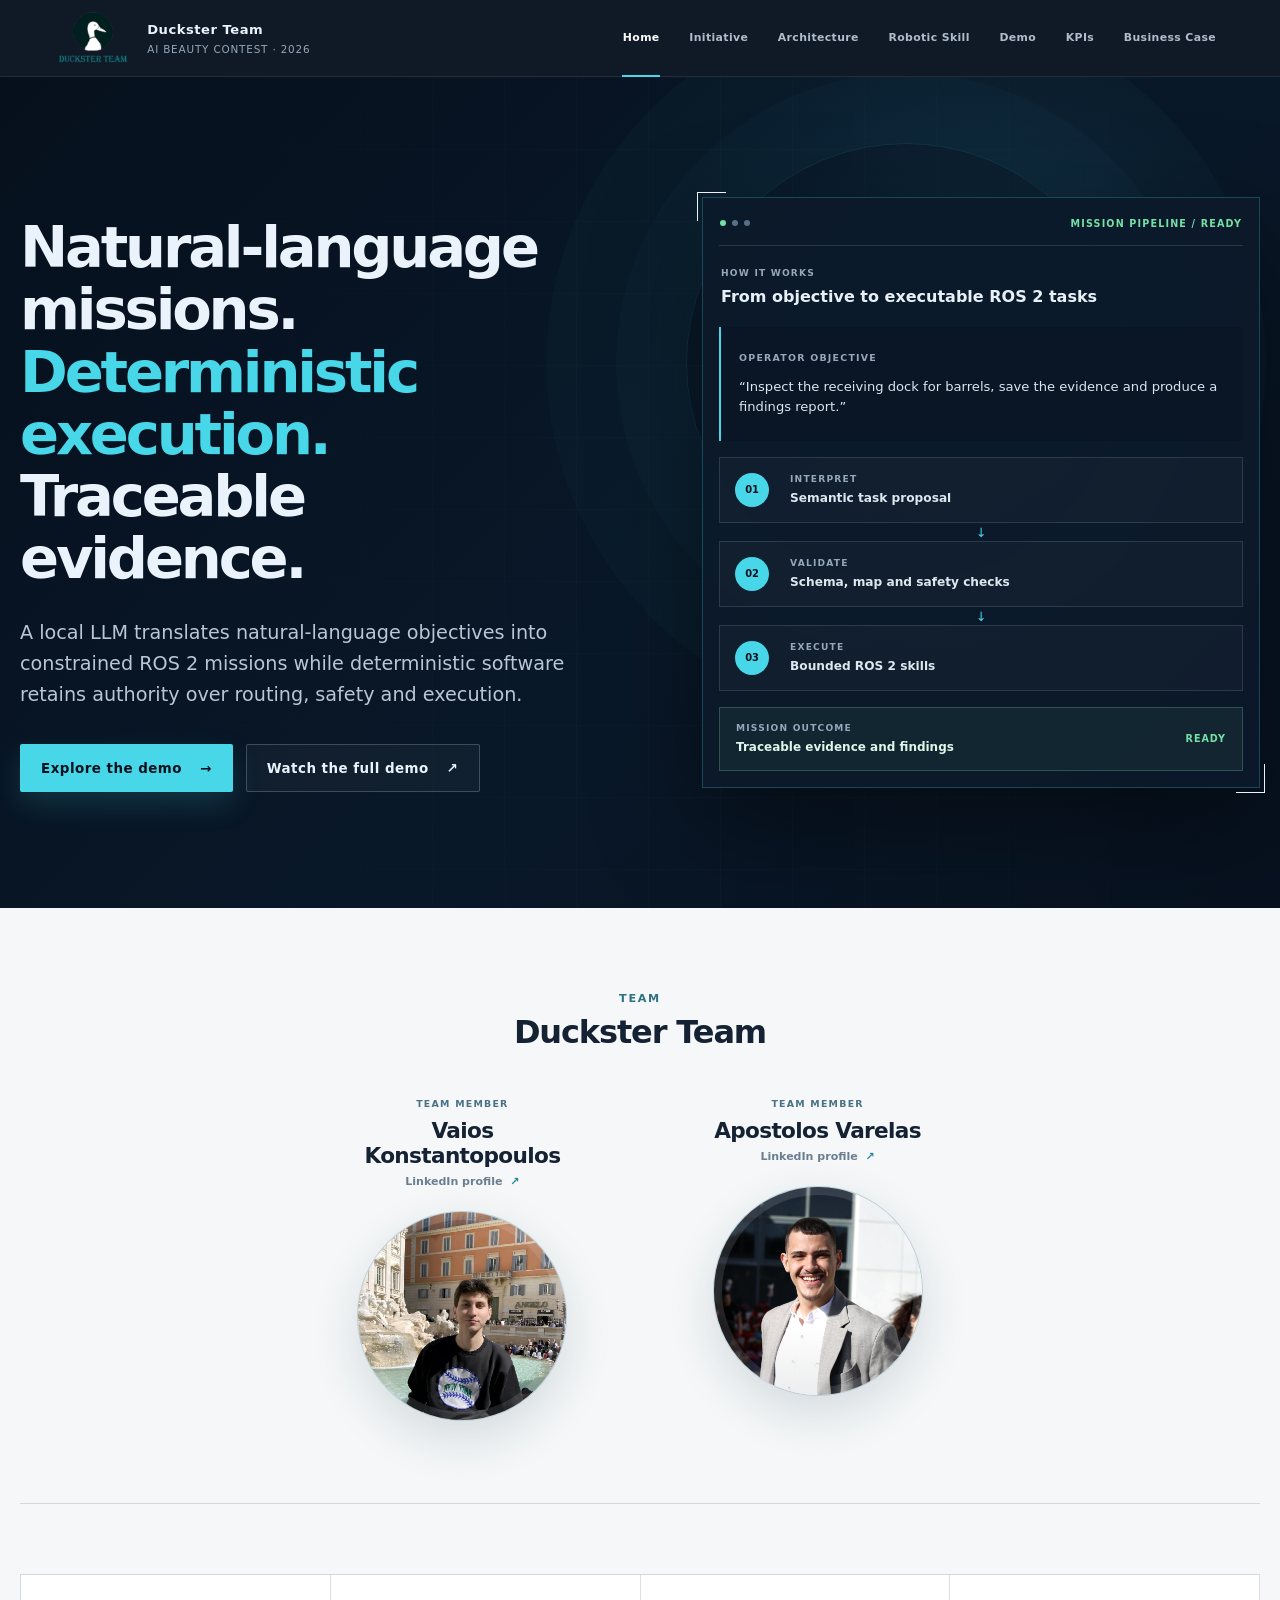
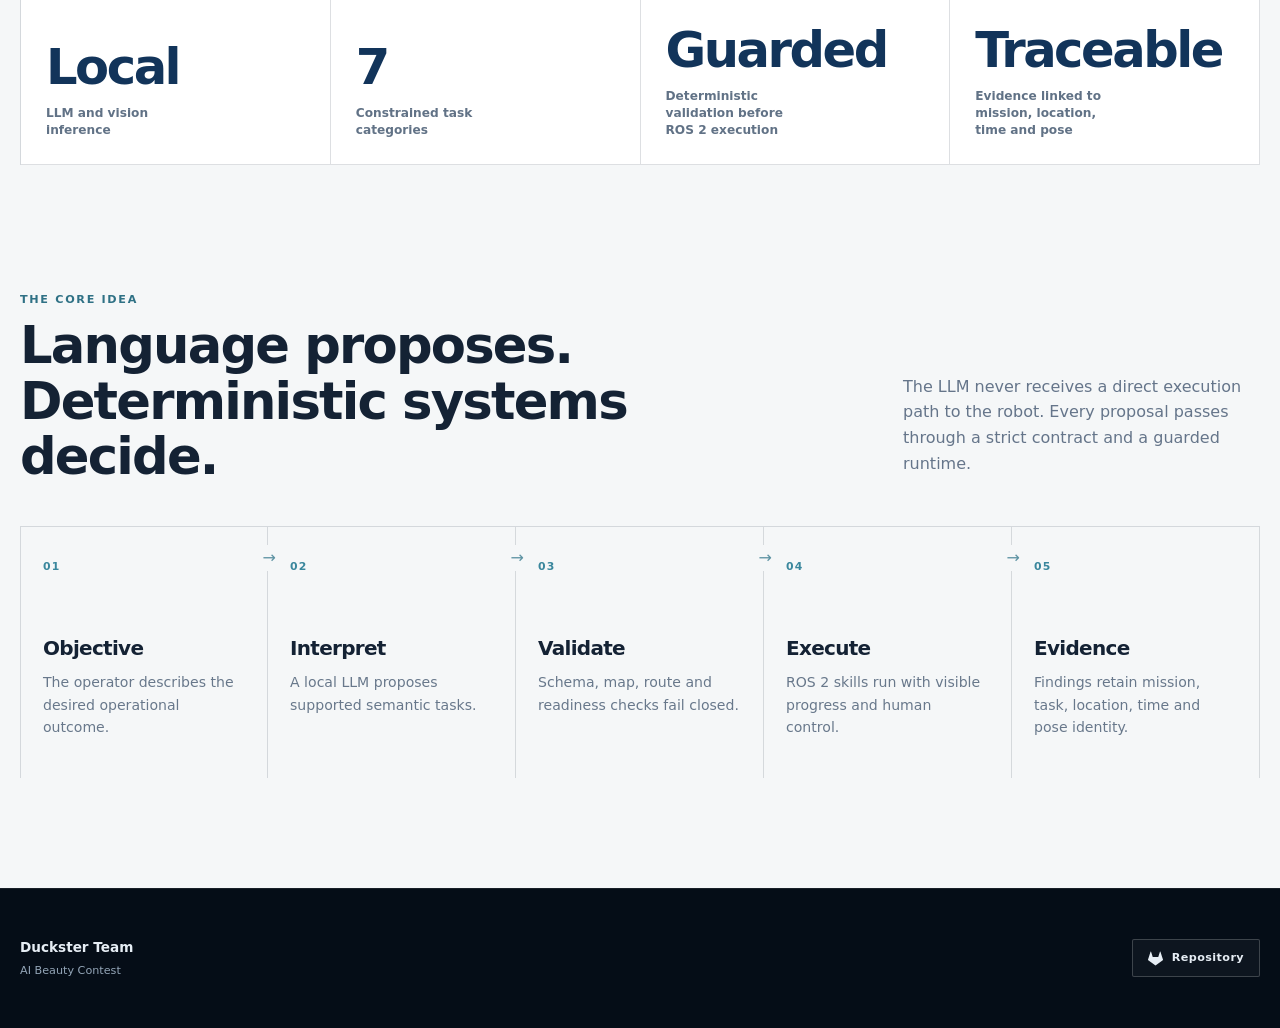
==== commit ed81a91d: "small changes" ====
--- a/index.html
+++ b/index.html
@@ -155,8 +155,6 @@
           </div>
         </section>
 
-        <section class="assumption-note"><strong>Evidence boundary</strong><p>These sources establish that warehouses contain activities and conditions worth inspecting, and that a professional-service-robot market exists. They do not by themselves prove that the proposed robotic workflow will reduce injuries or cost, nor do they establish demand for this particular product—both require customer discovery and a paid pilot.</p></section>
-
         <section>
           <div class="section-heading"><div><span class="section-index">TARGET CUSTOMER</span><h2>A focused workflow for recurring site inspection</h2></div><p>The initial customer hypothesis is a warehouse or logistics operator that performs recurring visual inspections and needs a consistent record of the result. The selected use case is supervised warehouse inspection—a concrete implementation example of the broader operational need, not the only intended application. The software is intended to complement, rather than replace, existing robotics, safety and operational procedures.</p></div>
           <div class="method-table" role="table" aria-label="Target stakeholders and operational needs">
@@ -198,8 +196,6 @@
             <div role="row"><span role="cell">Disconnected evidence workflow</span><span role="cell">Images and findings may require manual association with their mission.</span><span role="cell">Preserves evidence provenance across runtime, location, mission, robot, task, viewpoint, timestamp and pose.</span></div>
           </div>
         </section>
-
-        <section class="assumption-note"><strong>Deployment characteristic</strong><p>Repository-local language and vision models reduce dependence on public inference services, supporting future on-premises evaluation where facility imagery, maps and operational instructions should remain inside the deployment environment. This is a prototype deployment characteristic, not yet a validated customer purchasing requirement.</p></section>
 
         <section>
           <div class="section-heading"><div><span class="section-index">VALUE MEASUREMENT</span><h2>Benefits framed as testable hypotheses</h2></div><p>Customer value has not yet been measured at a physical site. Challenge results for mission completion, intervention and visual classification belong to the KPI deliverable; customer labour savings, return on investment and physical-site performance remain future pilot measurements.</p></div>
@@ -764,7 +760,6 @@
   <footer class="site-footer">
     <div><strong data-team-name>Duckster Team</strong><span>AI Beauty Contest</span></div>
     <div>
-      <a href="attribution.html">Attribution</a>
       <a class="footer-repo" href="https://gitlab.eagleprojects.cloud/beauthy-contest-phisical-ai/team-5-proposal" target="_blank" rel="noopener noreferrer">
         <svg viewBox="0 0 24 24" width="15" height="15" aria-hidden="true" focusable="false"><path fill="currentColor" d="M23.955 13.587l-1.342-4.135-2.664-8.189a.455.455 0 0 0-.867 0L16.418 9.45H7.582L4.919 1.263a.455.455 0 0 0-.869.001L1.386 9.45.044 13.587a.924.924 0 0 0 .331 1.023L12 23.054l11.625-8.444a.92.92 0 0 0 .33-1.023"/></svg>
         <span>Repository</span>
